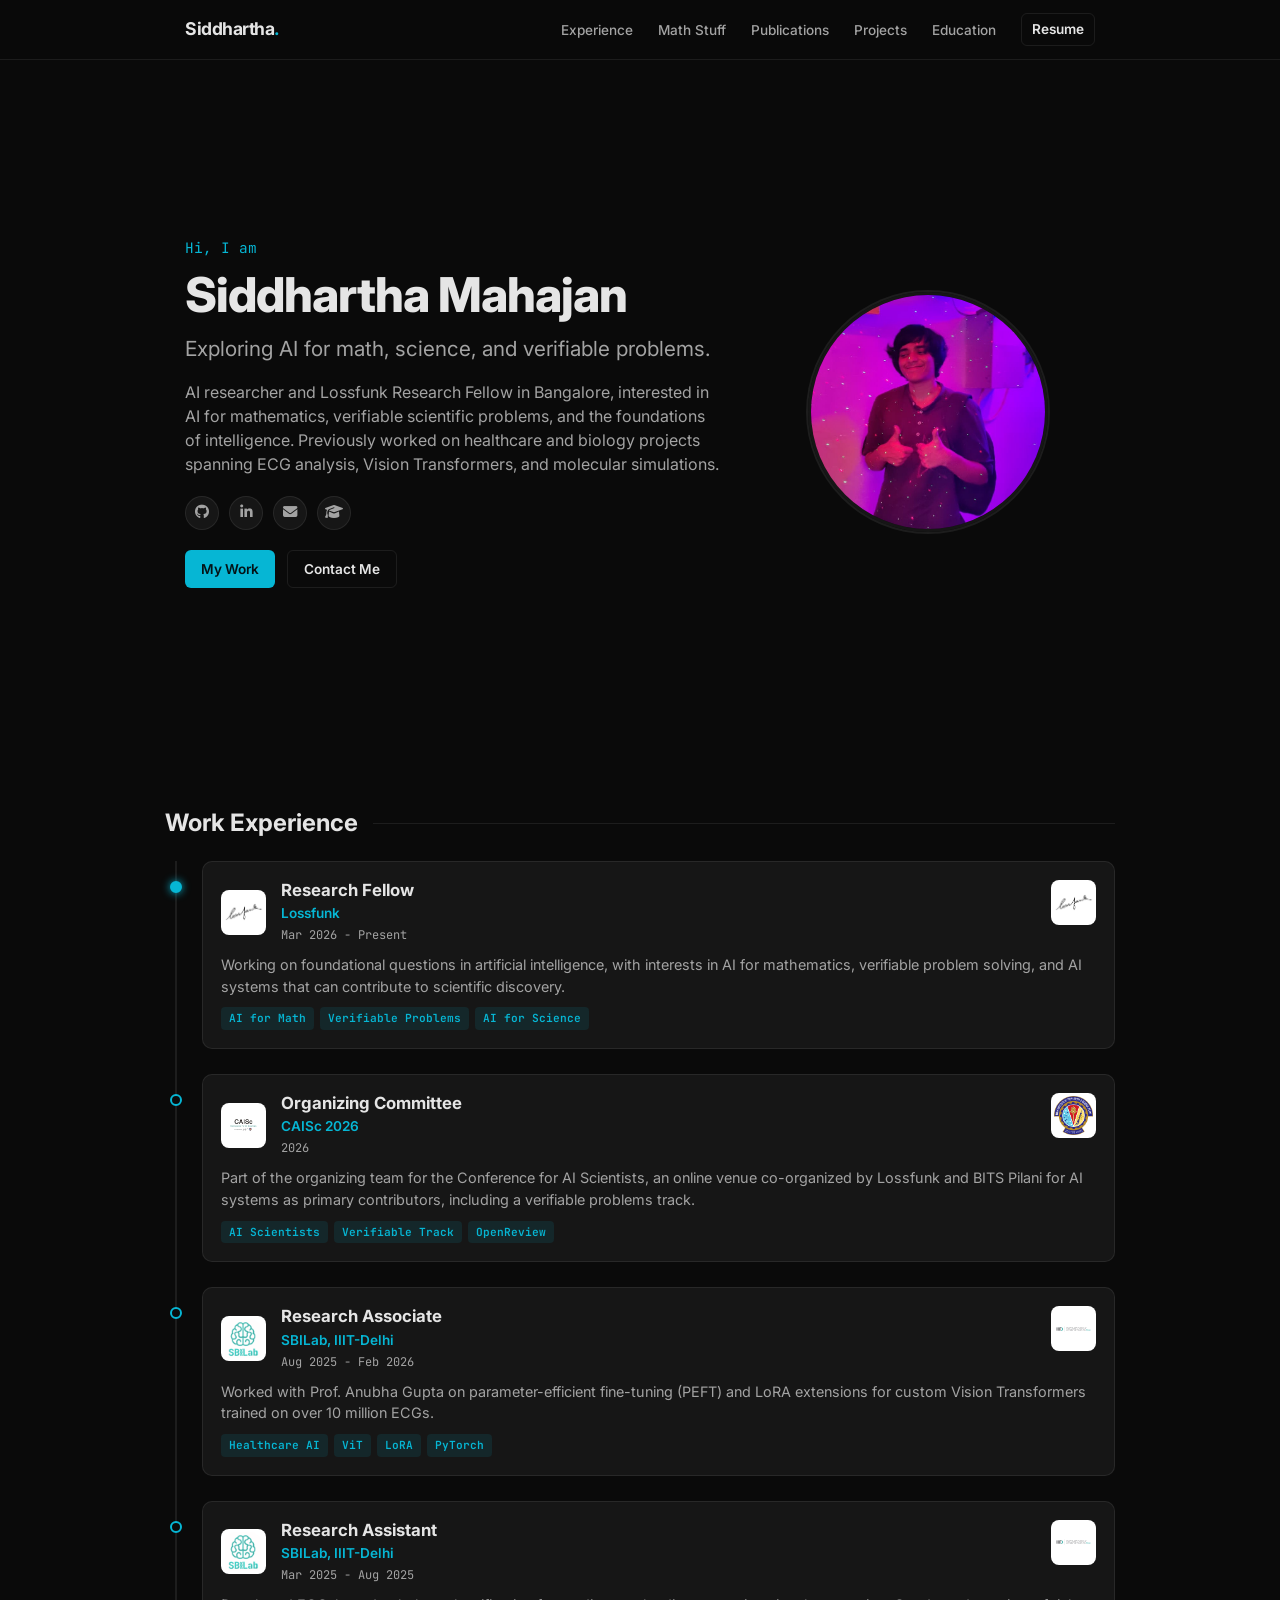
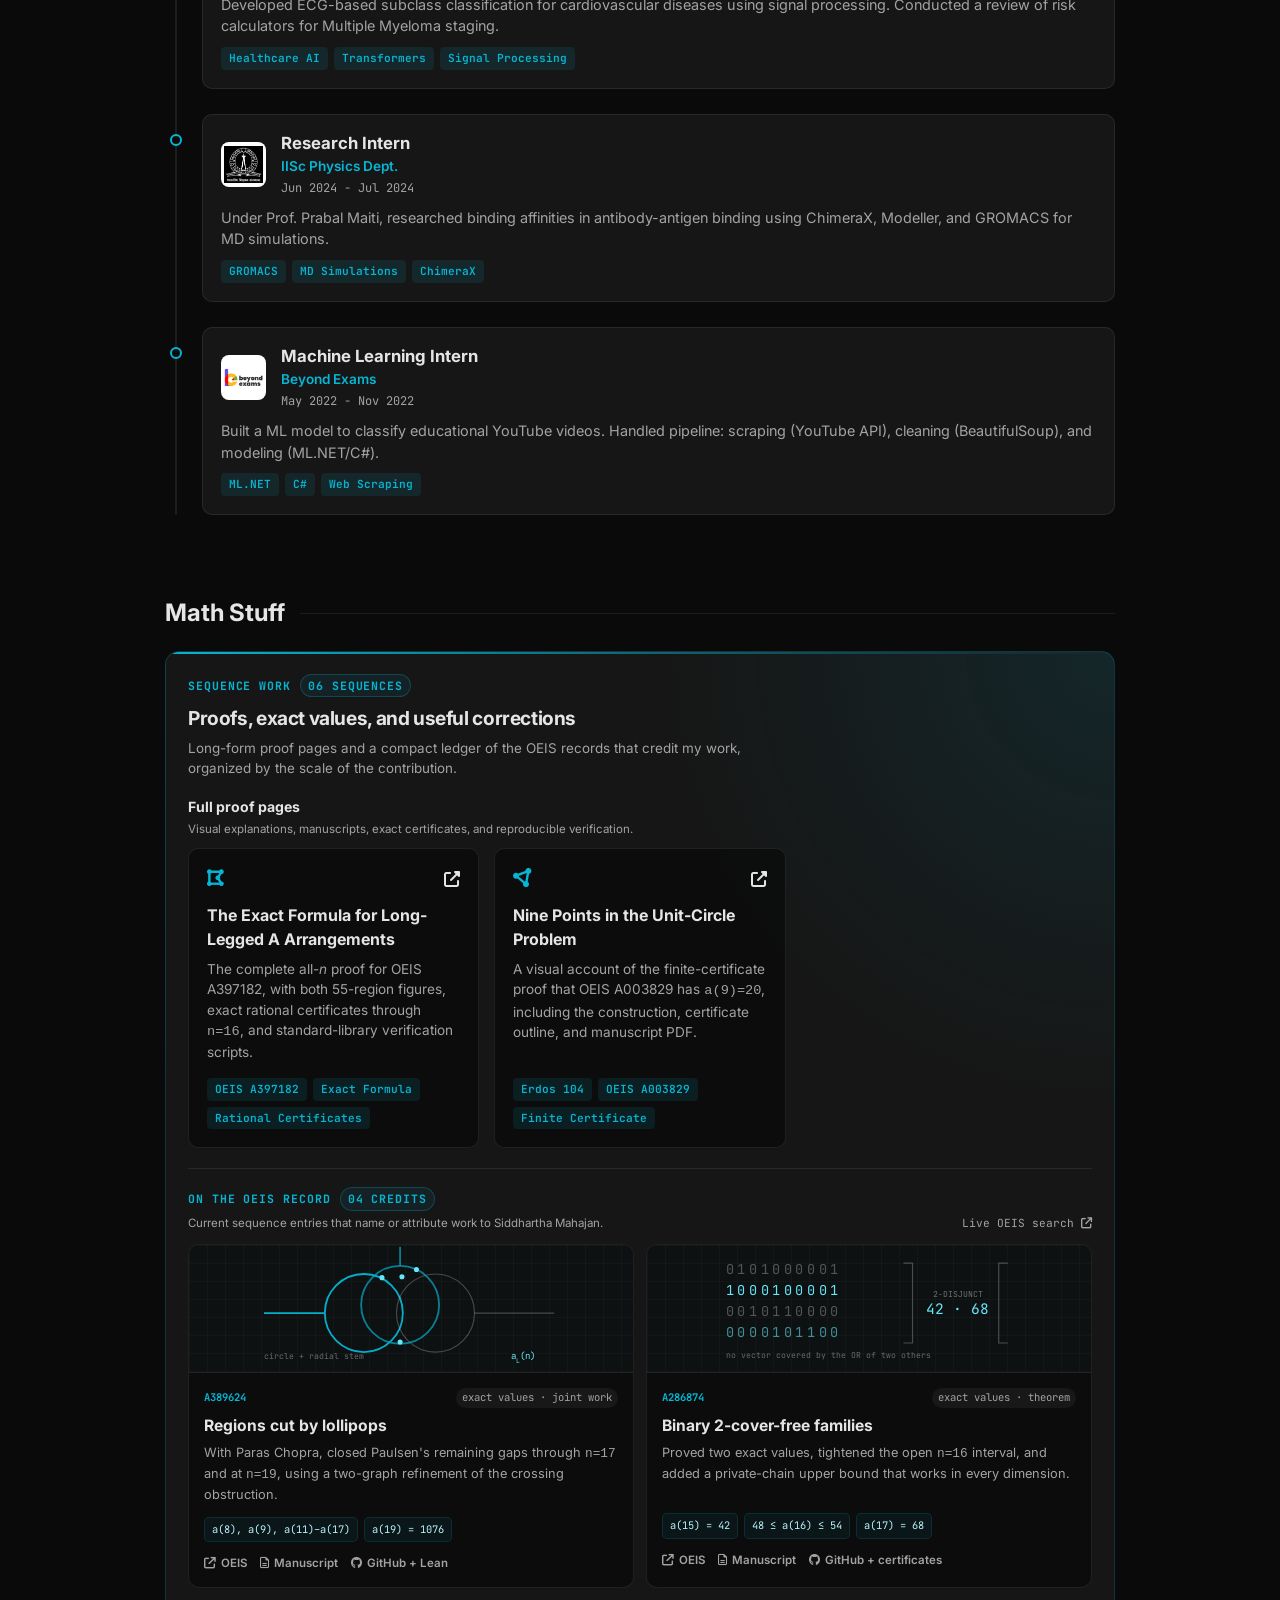
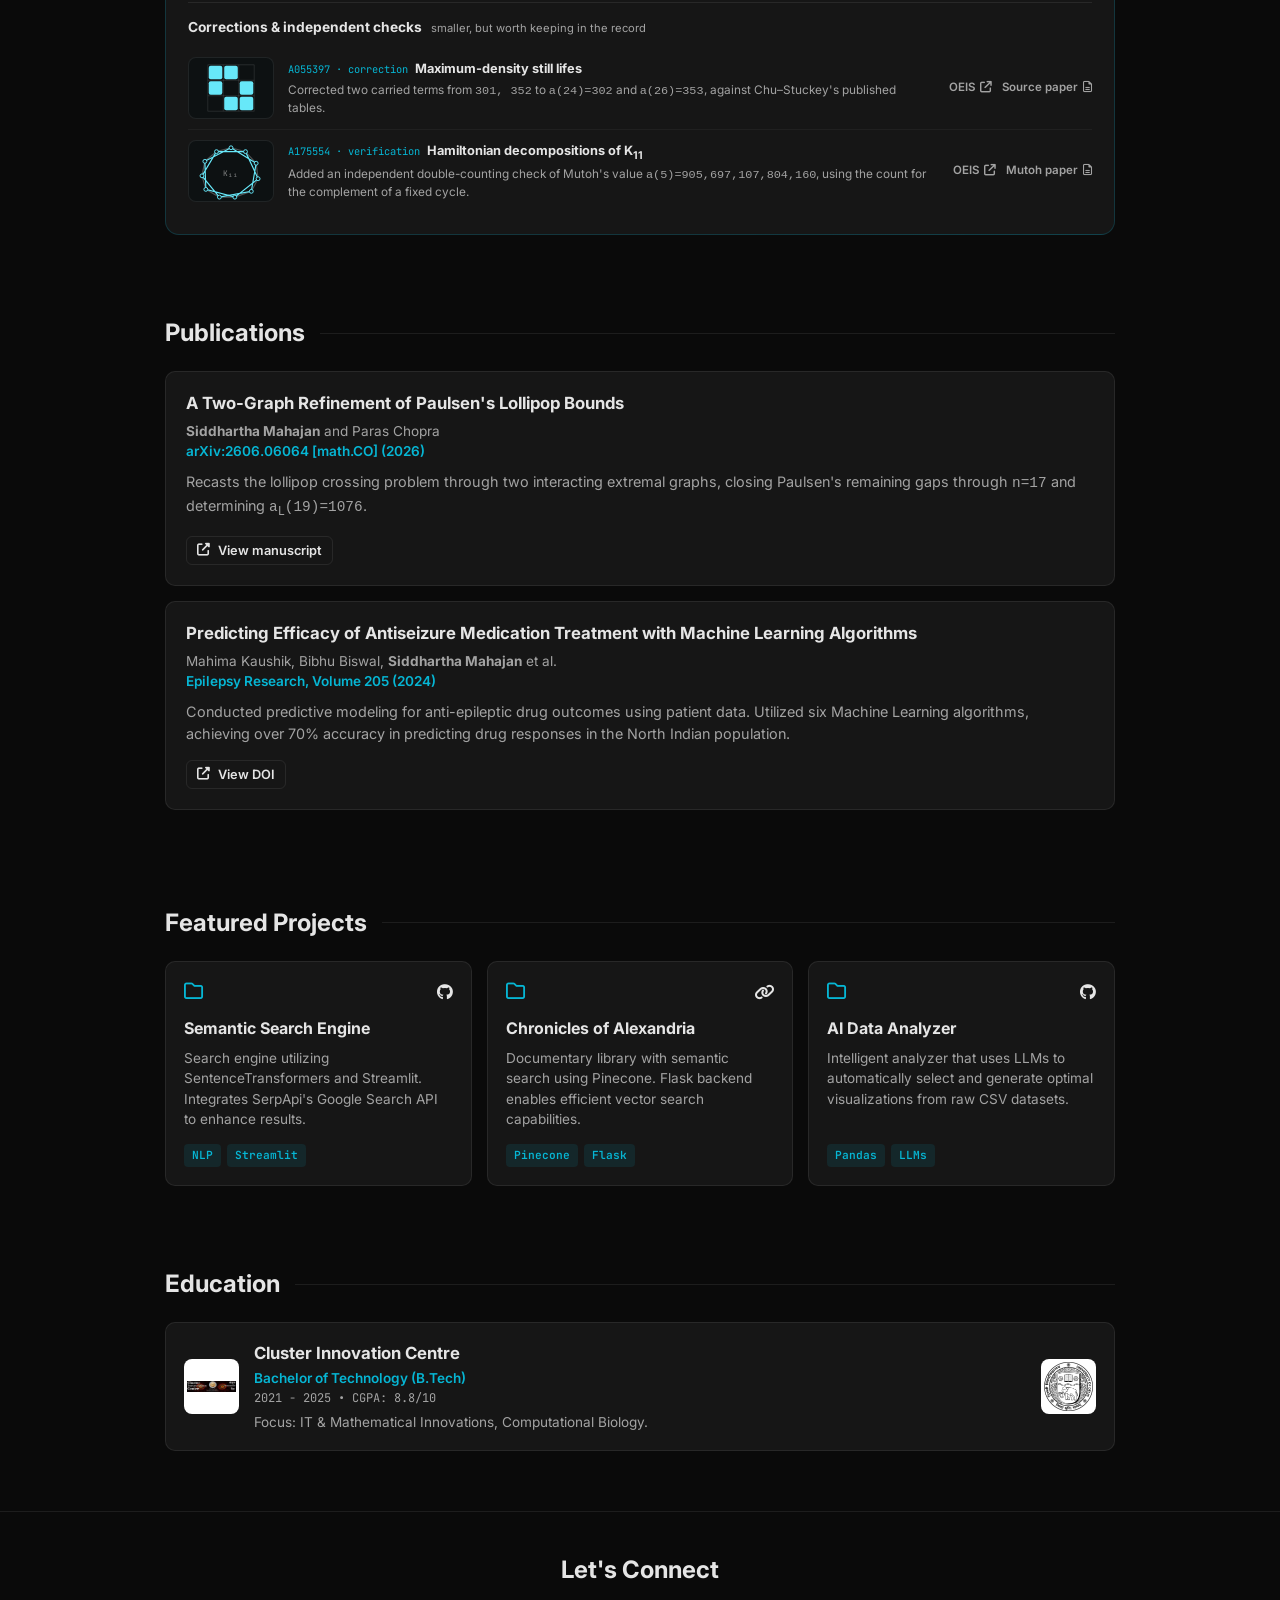
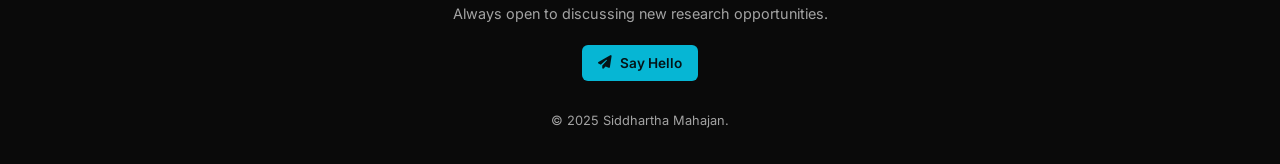
==== index.html @ c330f7b7 "Add OEIS work and lollipop publication" ====
<!DOCTYPE html>
<html lang="en">
<head>
    <meta charset="UTF-8">
    <meta name="viewport" content="width=device-width, initial-scale=1.0">
    <title>Siddhartha Mahajan | AI Researcher</title>
    <meta name="description" content="Siddhartha Mahajan, AI researcher working on AI for math, verifiable problems, healthcare, and biology.">
    
    <!-- Fonts -->
    <link rel="preconnect" href="https://fonts.googleapis.com">
    <link rel="preconnect" href="https://fonts.gstatic.com" crossorigin>
    <link href="https://fonts.googleapis.com/css2?family=Inter:wght@300;400;500;600;700&family=JetBrains+Mono:wght@400;700&display=swap" rel="stylesheet">
    
    <!-- Icons -->
    <link rel="stylesheet" href="https://cdnjs.cloudflare.com/ajax/libs/font-awesome/6.4.0/css/all.min.css">

    <style>
        /* --- CSS VARIABLES & RESET --- */
        :root {
            --bg-body: #0a0a0a;
            --bg-card: #161616;
            --bg-card-hover: #1e1e1e;
            --text-main: #e5e5e5;
            --text-muted: #a3a3a3;
            --accent: #06b6d4; /* Cyan */
            --border: rgba(255, 255, 255, 0.08);
            --font-main: 'Inter', sans-serif;
            --font-mono: 'JetBrains Mono', monospace;
            --nav-height: 60px;
            --section-spacing: 40px; /* Significantly reduced */
        }

        * { margin: 0; padding: 0; box-sizing: border-box; }
        html { scroll-behavior: smooth; }
        
        body {
            background-color: var(--bg-body);
            color: var(--text-main);
            font-family: var(--font-main);
            line-height: 1.5;
            overflow-x: hidden;
        }

        a { text-decoration: none; color: inherit; transition: 0.2s; }
        ul { list-style: none; }

        /* --- UTILITIES --- */
        .container {
            max-width: 950px;
            margin: 0 auto;
            padding: 0 20px;
        }
        
        .section { padding: var(--section-spacing) 0; }
        
        .btn {
            display: inline-flex;
            align-items: center;
            gap: 8px;
            padding: 8px 16px;
            border-radius: 6px;
            font-weight: 600;
            font-size: 0.85rem;
            cursor: pointer;
            transition: all 0.3s ease;
        }

        .btn-primary {
            background: var(--accent);
            color: #041316;
            border: none;
        }
        .btn-primary:hover { opacity: 0.9; transform: translateY(-2px); }

        .btn-outline {
            background: transparent;
            border: 1px solid var(--border);
            color: var(--text-main);
        }
        .btn-outline:hover { border-color: var(--accent); color: var(--accent); }

        .tag {
            background: rgba(6, 182, 212, 0.1);
            color: var(--accent);
            padding: 3px 8px;
            border-radius: 4px;
            font-family: var(--font-mono);
            font-size: 0.7rem;
            font-weight: 600;
            white-space: nowrap;
        }

        /* --- NAVIGATION --- */
        .navbar {
            position: fixed;
            top: 0; left: 0; width: 100%;
            height: var(--nav-height);
            background: rgba(10, 10, 10, 0.85);
            backdrop-filter: blur(12px);
            border-bottom: 1px solid var(--border);
            z-index: 1000;
            display: flex;
            align-items: center;
        }
        
        .nav-container {
            display: flex;
            justify-content: space-between;
            align-items: center;
            width: 100%;
            max-width: 950px;
            margin: 0 auto;
            padding: 0 20px;
        }

        .logo-text { font-weight: 700; font-size: 1.1rem; letter-spacing: -0.5px; }
        
        .nav-menu { display: flex; gap: 25px; align-items: center; }
        .nav-link { 
            font-size: 0.85rem; 
            color: var(--text-muted);
            font-weight: 500;
        }
        .nav-link:hover { color: var(--accent); }
        .mobile-toggle { display: none; font-size: 1.4rem; background: none; border: none; color: white; cursor: pointer; }

        /* --- HERO SECTION --- */
        .hero {
            min-height: 85vh;
            display: flex;
            align-items: center;
            padding-top: var(--nav-height);
            position: relative;
        }
        
        .hero-content {
            display: grid;
            grid-template-columns: 1.6fr 1fr;
            gap: 40px;
            align-items: center;
        }

        .hero-text h1 {
            font-size: 3rem;
            line-height: 1.1;
            margin-bottom: 12px;
            font-weight: 800;
            letter-spacing: -1px;
        }

        .hero-text p {
            font-size: 1rem;
            color: var(--text-muted);
            margin-bottom: 20px;
            max-width: 550px;
        }

        .social-links { display: flex; gap: 10px; margin-bottom: 20px; }
        .social-icon {
            width: 34px; height: 34px;
            border-radius: 50%;
            background: var(--bg-card);
            border: 1px solid var(--border);
            display: flex; align-items: center; justify-content: center;
            transition: 0.3s;
            color: var(--text-muted);
            font-size: 0.9rem;
        }
        .social-icon:hover { background: var(--accent); border-color: var(--accent); color: black; transform: translateY(-2px); }

        .avatar-wrapper {
            position: relative;
            display: flex;
            justify-content: center;
        }
        .avatar-img {
            width: 240px;
            height: 240px;
            border-radius: 50%;
            object-fit: cover;
            border: 3px solid var(--bg-card);
            box-shadow: 0 0 0 2px var(--border);
        }

        /* --- SECTION HEADERS --- */
        .section-title {
            font-size: 1.5rem;
            margin-bottom: 20px;
            display: flex;
            align-items: center;
            gap: 15px;
            color: var(--text-main);
        }
        .section-title::after {
            content: ''; flex: 1; height: 1px; background: var(--border);
        }

        /* --- TIMELINE --- */
        .timeline {
            border-left: 2px solid var(--border);
            padding-left: 25px;
            margin-left: 10px;
        }

        .timeline-item {
            position: relative;
            margin-bottom: 25px; /* Reduced margin */
        }
        .timeline-item:last-child { margin-bottom: 0; }

        .timeline-dot {
            position: absolute;
            left: -32px; top: 20px;
            width: 12px; height: 12px;
            border-radius: 50%;
            background: var(--bg-body);
            border: 2px solid var(--accent);
            z-index: 2;
        }
        .timeline-item.current .timeline-dot {
            background: var(--accent);
            box-shadow: 0 0 8px var(--accent);
        }

        .timeline-card {
            background: var(--bg-card);
            padding: 18px;
            border-radius: 10px;
            border: 1px solid var(--border);
            transition: 0.2s;
        }
        .timeline-card:hover {
            border-color: rgba(255,255,255,0.2);
            background: var(--bg-card-hover);
        }

        .role-header {
            display: flex;
            justify-content: space-between; /* Push items to edges */
            align-items: flex-start;
            margin-bottom: 10px;
        }

        .role-left {
            display: flex;
            gap: 15px;
            align-items: center;
        }

        .logo-box {
            width: 45px; height: 45px;
            background: white;
            border-radius: 8px;
            padding: 3px;
            display: flex; align-items: center; justify-content: center;
            flex-shrink: 0;
        }
        .logo-box img { max-width: 100%; max-height: 100%; object-fit: contain; }

        .role-title { font-size: 1.05rem; font-weight: 700; color: var(--text-main); line-height: 1.2; }
        .company-name { color: var(--accent); font-weight: 600; font-size: 0.85rem; }
        .company-name:hover { color: #67e8f9; text-decoration: underline; text-underline-offset: 3px; }
        .date { font-family: var(--font-mono); font-size: 0.75rem; color: var(--text-muted); display: block; margin-top: 2px;}

        .role-desc { font-size: 0.9rem; color: var(--text-muted); margin-bottom: 10px; line-height: 1.5; }
        .tech-stack { display: flex; flex-wrap: wrap; gap: 6px; }

        /* --- PUBLICATIONS --- */
        .pub-card {
            background: var(--bg-card);
            border: 1px solid var(--border);
            padding: 20px;
            border-radius: 10px;
            margin-bottom: 15px;
            transition: 0.2s;
        }
        .pub-card:hover { border-color: var(--accent); }
        .pub-title { font-size: 1.05rem; font-weight: 700; margin-bottom: 5px; line-height: 1.4; }
        .pub-meta { font-size: 0.85rem; color: var(--text-muted); margin-bottom: 10px; }
        .pub-journal { color: var(--accent); font-weight: 600; }

        /* --- PROJECTS GRID --- */
        .projects-grid {
            display: grid;
            grid-template-columns: repeat(auto-fill, minmax(280px, 1fr));
            gap: 15px;
        }

        .project-card {
            background: var(--bg-card);
            border: 1px solid var(--border);
            border-radius: 10px;
            padding: 18px;
            transition: 0.3s;
            display: flex;
            flex-direction: column;
            height: 100%;
        }
        .project-card:hover { transform: translateY(-4px); border-color: var(--accent); }

        .project-top { display: flex; justify-content: space-between; align-items: center; margin-bottom: 12px; }
        .folder-icon { font-size: 1.2rem; color: var(--accent); }
        
        .project-card h3 { font-size: 1rem; margin-bottom: 8px; }
        .project-card p { font-size: 0.85rem; color: var(--text-muted); margin-bottom: 15px; flex-grow: 1; }

        /* --- OEIS CONTRIBUTIONS --- */
        .oeis-ledger {
            position: relative;
            overflow: hidden;
            padding: 22px;
            border: 1px solid rgba(6, 182, 212, 0.2);
            border-radius: 14px;
            background:
                radial-gradient(circle at 100% 0%, rgba(6, 182, 212, 0.10), transparent 30%),
                var(--bg-card);
        }

        .oeis-ledger::before {
            content: '';
            position: absolute;
            top: 0;
            left: 0;
            width: 100%;
            height: 2px;
            background: linear-gradient(90deg, var(--accent), rgba(6, 182, 212, 0));
        }

        .oeis-ledger-header {
            display: flex;
            align-items: flex-start;
            justify-content: space-between;
            gap: 24px;
            margin-bottom: 18px;
        }

        .oeis-eyebrow {
            display: flex;
            align-items: center;
            gap: 9px;
            margin-bottom: 7px;
            color: var(--accent);
            font-family: var(--font-mono);
            font-size: 0.72rem;
            font-weight: 700;
            letter-spacing: 0.08em;
            text-transform: uppercase;
        }

        .oeis-count {
            padding: 2px 7px;
            border: 1px solid rgba(6, 182, 212, 0.25);
            border-radius: 999px;
            background: rgba(6, 182, 212, 0.08);
        }

        .oeis-ledger-header h3 {
            margin-bottom: 5px;
            font-size: 1.2rem;
            letter-spacing: -0.02em;
        }

        .oeis-ledger-header p {
            max-width: 610px;
            color: var(--text-muted);
            font-size: 0.84rem;
        }

        .oeis-proof-heading {
            margin-bottom: 10px;
        }

        .oeis-proof-heading h4,
        .oeis-records-header h4 {
            margin-bottom: 3px;
            font-size: 0.88rem;
        }

        .oeis-proof-heading p,
        .oeis-records-header p {
            color: var(--text-muted);
            font-size: 0.72rem;
        }

        .oeis-proof-grid { margin-bottom: 20px; }

        .oeis-proof-grid .project-card {
            background: rgba(7, 7, 7, 0.55);
        }

        .oeis-records-header {
            display: flex;
            align-items: flex-end;
            justify-content: space-between;
            gap: 20px;
            margin-bottom: 12px;
            padding-top: 18px;
            border-top: 1px solid var(--border);
        }

        .oeis-records-header .oeis-eyebrow { margin-bottom: 4px; }

        .oeis-search-link {
            flex-shrink: 0;
            color: var(--text-muted);
            font-family: var(--font-mono);
            font-size: 0.7rem;
            white-space: nowrap;
        }

        .oeis-search-link:hover { color: var(--accent); }

        .oeis-feature-grid {
            display: grid;
            grid-template-columns: repeat(2, minmax(0, 1fr));
            gap: 12px;
        }

        .oeis-feature-card {
            min-width: 0;
            overflow: hidden;
            border: 1px solid var(--border);
            border-radius: 11px;
            background: rgba(7, 7, 7, 0.55);
            transition: border-color 0.25s ease, transform 0.25s ease;
        }

        .oeis-feature-card:hover {
            border-color: rgba(6, 182, 212, 0.45);
            transform: translateY(-2px);
        }

        .oeis-figure {
            position: relative;
            display: flex;
            align-items: center;
            justify-content: center;
            height: 128px;
            overflow: hidden;
            border-bottom: 1px solid var(--border);
            background:
                linear-gradient(rgba(255, 255, 255, 0.025) 1px, transparent 1px),
                linear-gradient(90deg, rgba(255, 255, 255, 0.025) 1px, transparent 1px),
                #0d1112;
            background-size: 18px 18px;
        }

        .oeis-figure svg { width: 100%; height: 100%; }
        .oeis-figure .figure-line { fill: none; stroke: var(--accent); stroke-width: 2; }
        .oeis-figure .figure-soft { fill: none; stroke: rgba(229, 229, 229, 0.28); stroke-width: 1.3; }
        .oeis-figure .figure-accent { fill: #67e8f9; }
        .oeis-figure .figure-muted { fill: rgba(229, 229, 229, 0.4); }

        .oeis-card-body { padding: 15px; }

        .oeis-card-meta {
            display: flex;
            align-items: center;
            justify-content: space-between;
            gap: 10px;
            margin-bottom: 8px;
            color: var(--text-muted);
            font-family: var(--font-mono);
            font-size: 0.66rem;
        }

        .oeis-id { color: var(--accent); font-weight: 700; }

        .oeis-work-type {
            padding: 2px 6px;
            border-radius: 999px;
            background: rgba(255, 255, 255, 0.05);
        }

        .oeis-feature-card h4 {
            margin-bottom: 7px;
            font-size: 0.98rem;
            line-height: 1.3;
        }

        .oeis-feature-card p {
            min-height: 58px;
            margin-bottom: 12px;
            color: var(--text-muted);
            font-size: 0.8rem;
            line-height: 1.55;
        }

        .oeis-result {
            display: flex;
            flex-wrap: wrap;
            gap: 6px;
            margin-bottom: 13px;
        }

        .result-chip {
            padding: 4px 7px;
            border: 1px solid rgba(6, 182, 212, 0.16);
            border-radius: 5px;
            background: rgba(6, 182, 212, 0.06);
            color: #b9f4fb;
            font-family: var(--font-mono);
            font-size: 0.65rem;
        }

        .oeis-links { display: flex; flex-wrap: wrap; gap: 8px 13px; }

        .oeis-resource-link {
            display: inline-flex;
            align-items: center;
            gap: 5px;
            color: var(--text-muted);
            font-size: 0.72rem;
            font-weight: 600;
        }

        .oeis-resource-link:hover { color: var(--accent); }

        .oeis-notes {
            margin-top: 14px;
            padding-top: 14px;
            border-top: 1px solid var(--border);
        }

        .oeis-notes-title {
            display: flex;
            align-items: baseline;
            gap: 9px;
            margin-bottom: 9px;
        }

        .oeis-notes-title h4 { font-size: 0.86rem; }
        .oeis-notes-title span { color: var(--text-muted); font-size: 0.7rem; }

        .oeis-note-row {
            display: grid;
            grid-template-columns: 86px minmax(0, 1fr) auto;
            gap: 14px;
            align-items: center;
            padding: 10px 0;
            border-top: 1px solid rgba(255, 255, 255, 0.045);
        }

        .oeis-note-row:first-of-type { border-top: 0; }

        .oeis-mini-figure {
            display: flex;
            align-items: center;
            justify-content: center;
            width: 86px;
            height: 62px;
            border: 1px solid var(--border);
            border-radius: 8px;
            background: #0d1112;
        }

        .oeis-mini-figure svg { width: 100%; height: 100%; }

        .oeis-note-copy { min-width: 0; }

        .oeis-note-heading {
            display: flex;
            flex-wrap: wrap;
            align-items: baseline;
            gap: 7px;
            margin-bottom: 3px;
        }

        .oeis-note-heading h5 { font-size: 0.8rem; }
        .oeis-note-heading span { color: var(--accent); font-family: var(--font-mono); font-size: 0.65rem; }
        .oeis-note-copy p { color: var(--text-muted); font-size: 0.74rem; line-height: 1.45; }
        .oeis-note-links { display: flex; gap: 10px; }

        /* --- EDUCATION --- */
        .edu-item {
            display: flex;
            align-items: center;
            gap: 15px;
            background: var(--bg-card);
            border: 1px solid var(--border);
            padding: 18px;
            border-radius: 10px;
        }
        .edu-details h3 { font-size: 1.05rem; margin-bottom: 2px; }
        .edu-details .degree { color: var(--accent); font-weight: 600; font-size: 0.85rem; }
        .edu-details .year { font-family: var(--font-mono); font-size: 0.75rem; color: var(--text-muted); }

        /* --- MOBILE --- */
        @media (max-width: 768px) {
            .nav-menu {
                position: fixed; top: var(--nav-height); left: 0; width: 100%;
                background: var(--bg-card); flex-direction: column; padding: 30px;
                border-bottom: 1px solid var(--border);
                transform: translateY(-150%); transition: 0.3s; z-index: 999;
            }
            .nav-menu.active { transform: translateY(0); }
            .mobile-toggle { display: block; }
            
            .hero-content { grid-template-columns: 1fr; text-align: center; gap: 20px; }
            .hero-text h1 { font-size: 2.4rem; }
            .hero-actions { justify-content: center; }
            .avatar-wrapper { order: -1; }
            .avatar-img { width: 160px; height: 160px; }

            .role-header { flex-direction: row; justify-content: space-between; }
            /* Hide right logo on very small screens if needed, or keep it small */
            .logo-box { width: 40px; height: 40px; }

            .oeis-ledger { padding: 17px; }
            .oeis-ledger-header { flex-direction: column; gap: 8px; }
            .oeis-records-header { align-items: flex-start; flex-direction: column; gap: 7px; }
            .oeis-feature-grid { grid-template-columns: 1fr; }
            .oeis-feature-card p { min-height: 0; }
            .oeis-note-row { grid-template-columns: 70px minmax(0, 1fr); gap: 10px; }
            .oeis-mini-figure { width: 70px; height: 58px; }
            .oeis-note-links { grid-column: 2; }
        }

        .fade-in { opacity: 0; transform: translateY(15px); transition: 0.5s ease-out; }
        .fade-in.visible { opacity: 1; transform: translateY(0); }
    </style>
</head>
<body>

    <!-- Navbar -->
    <nav class="navbar">
        <div class="nav-container">
            <a href="#" class="logo-text">Siddhartha<span style="color:var(--accent)">.</span></a>
            <button class="mobile-toggle" id="mobileToggle"><i class="fas fa-bars"></i></button>
            <ul class="nav-menu" id="navMenu">
                <li><a href="#experience" class="nav-link">Experience</a></li>
                <li><a href="#math-stuff" class="nav-link">Math Stuff</a></li>
                <li><a href="#publications" class="nav-link">Publications</a></li>
                <li><a href="#projects" class="nav-link">Projects</a></li>
                <li><a href="#education" class="nav-link">Education</a></li>
                <li><a href="Siddhartha_Mahajan_August.pdf" target="_blank" class="btn btn-outline" style="padding: 5px 10px;">Resume</a></li>
            </ul>
        </div>
    </nav>

    <!-- Hero Section -->
    <section class="hero container">
        <div class="hero-content fade-in">
            <div class="hero-text">
                <p style="color: var(--accent); font-family: var(--font-mono); margin-bottom: 10px; font-size: 0.9rem;">Hi, I am</p>
                <h1>Siddhartha Mahajan</h1>
                <h2 style="font-size: 1.3rem; color: var(--text-muted); margin-bottom: 15px; font-weight: 400;">Exploring AI for math, science, and verifiable problems.</h2>
                <p>
                    AI researcher and Lossfunk Research Fellow in Bangalore, interested in AI for mathematics,
                    verifiable scientific problems, and the foundations of intelligence. Previously worked on
                    healthcare and biology projects spanning ECG analysis, Vision Transformers, and molecular simulations.
                </p>
                
                <div class="social-links">
                    <a href="https://github.com/Siddhartha-Mahajan" target="_blank" class="social-icon"><i class="fab fa-github"></i></a>
                    <a href="https://www.linkedin.com/in/siddharthamahajan03" target="_blank" class="social-icon"><i class="fab fa-linkedin-in"></i></a>
                    <a href="mailto:siddharthamahajan03@gmail.com" class="social-icon"><i class="fas fa-envelope"></i></a>
                    <a href="https://scholar.google.com/citations?user=G7iQK4sAAAAJ&hl=en" target="_blank" class="social-icon"><i class="fas fa-graduation-cap"></i></a>
                </div>

                <div class="hero-actions" style="display: flex; gap: 12px;">
                    <a href="#experience" class="btn btn-primary">My Work</a>
                    <a href="mailto:siddharthamahajan03@gmail.com" class="btn btn-outline">Contact Me</a>
                </div>
            </div>
            
            <div class="avatar-wrapper">
                <img src="main.jpg" alt="Siddhartha Mahajan" class="avatar-img">
            </div>
        </div>
    </section>

    <!-- Experience Section -->
    <section id="experience" class="section container">
        <h2 class="section-title fade-in">Work Experience</h2>
        
        <div class="timeline">
            <!-- Experience 1 -->
            <div class="timeline-item current fade-in">
                <div class="timeline-dot"></div>
                <div class="timeline-card">
                    <div class="role-header">
                        <!-- Left: Logo + Text -->
                        <div class="role-left">
                            <div class="logo-box">
                                <img src="assets/logos/lossfunk-logo.jpg" alt="Lossfunk">
                            </div>
                            <div class="role-info">
                                <div class="role-title">Research Fellow</div>
                                <a class="company-name" href="https://lossfunk.com/" target="_blank" rel="noopener noreferrer">Lossfunk</a>
                                <span class="date">Mar 2026 - Present</span>
                            </div>
                        </div>
                        <div class="logo-box">
                            <img src="assets/logos/lossfunk-logo.jpg" alt="Lossfunk">
                        </div>
                    </div>
                    <p class="role-desc">
                        Working on foundational questions in artificial intelligence, with interests in AI for mathematics,
                        verifiable problem solving, and AI systems that can contribute to scientific discovery.
                    </p>
                    <div class="tech-stack">
                        <span class="tag">AI for Math</span>
                        <span class="tag">Verifiable Problems</span>
                        <span class="tag">AI for Science</span>
                    </div>
                </div>
            </div>

            <!-- Experience 2 -->
            <div class="timeline-item fade-in">
                <div class="timeline-dot"></div>
                <div class="timeline-card">
                    <div class="role-header">
                        <div class="role-left">
                            <div class="logo-box">
                                <img src="assets/logos/ogimage_conf_website-2.png" alt="CAISc 2026">
                            </div>
                            <div class="role-info">
                                <div class="role-title">Organizing Committee</div>
                                <a class="company-name" href="https://caisc2026.github.io/" target="_blank" rel="noopener noreferrer">CAISc 2026</a>
                                <span class="date">2026</span>
                            </div>
                        </div>
                        <div class="logo-box">
                            <img src="assets/logos/BITS_Pilani-Logo.svg.png" alt="BITS Pilani">
                        </div>
                    </div>
                    <p class="role-desc">
                        Part of the organizing team for the Conference for AI Scientists, an online venue co-organized
                        by Lossfunk and BITS Pilani for AI systems as primary contributors, including a verifiable
                        problems track.
                    </p>
                    <div class="tech-stack">
                        <span class="tag">AI Scientists</span>
                        <span class="tag">Verifiable Track</span>
                        <span class="tag">OpenReview</span>
                    </div>
                </div>
            </div>

            <!-- Experience 3 -->
            <div class="timeline-item fade-in">
                <div class="timeline-dot"></div>
                <div class="timeline-card">
                    <div class="role-header">
                        <div class="role-left">
                            <div class="logo-box">
                                <img src="sbi_lab.png" alt="SBILab">
                            </div>
                            <div class="role-info">
                                <div class="role-title">Research Associate</div>
                                <a class="company-name" href="https://sbilab.iiitd.edu.in/" target="_blank" rel="noopener noreferrer">SBILab, IIIT-Delhi</a>
                                <span class="date">Aug 2025 - Feb 2026</span>
                            </div>
                        </div>
                        <div class="logo-box">
                            <img src="iiitd.png" alt="IIITD">
                        </div>
                    </div>
                    <p class="role-desc">
                        Worked with Prof. Anubha Gupta on parameter-efficient fine-tuning (PEFT) and LoRA extensions for custom Vision Transformers trained on over 10 million ECGs.
                    </p>
                    <div class="tech-stack">
                        <span class="tag">Healthcare AI</span>
                        <span class="tag">ViT</span>
                        <span class="tag">LoRA</span>
                        <span class="tag">PyTorch</span>
                    </div>
                </div>
            </div>

            <!-- Experience 4 -->
            <div class="timeline-item fade-in">
                <div class="timeline-dot"></div>
                <div class="timeline-card">
                    <div class="role-header">
                        <div class="role-left">
                            <div class="logo-box">
                                <img src="sbi_lab.png" alt="SBILab">
                            </div>
                            <div class="role-info">
                                <div class="role-title">Research Assistant</div>
                                <a class="company-name" href="https://sbilab.iiitd.edu.in/" target="_blank" rel="noopener noreferrer">SBILab, IIIT-Delhi</a>
                                <span class="date">Mar 2025 - Aug 2025</span>
                            </div>
                        </div>
                        <div class="logo-box">
                            <img src="iiitd.png" alt="IIITD">
                        </div>
                    </div>
                    <p class="role-desc">
                        Developed ECG-based subclass classification for cardiovascular diseases using signal processing. Conducted a review of risk calculators for Multiple Myeloma staging.
                    </p>
                    <div class="tech-stack">
                        <span class="tag">Healthcare AI</span>
                        <span class="tag">Transformers</span>
                        <span class="tag">Signal Processing</span>
                    </div>
                </div>
            </div>

            <!-- Experience 5 -->
            <div class="timeline-item fade-in">
                <div class="timeline-dot"></div>
                <div class="timeline-card">
                    <div class="role-header">
                        <div class="role-left">
                            <div class="logo-box">
                                <img src="iisc.png" alt="IISc">
                            </div>
                            <div class="role-info">
                                <div class="role-title">Research Intern</div>
                                <a class="company-name" href="https://physics.iisc.ac.in/" target="_blank" rel="noopener noreferrer">IISc Physics Dept.</a>
                                <span class="date">Jun 2024 - Jul 2024</span>
                            </div>
                        </div>
                    </div>
                    <p class="role-desc">
                        Under Prof. Prabal Maiti, researched binding affinities in antibody-antigen binding using ChimeraX, Modeller, and GROMACS for MD simulations.
                    </p>
                    <div class="tech-stack">
                        <span class="tag">GROMACS</span>
                        <span class="tag">MD Simulations</span>
                        <span class="tag">ChimeraX</span>
                    </div>
                </div>
            </div>

            <!-- Experience 6 -->
            <div class="timeline-item fade-in">
                <div class="timeline-dot"></div>
                <div class="timeline-card">
                    <div class="role-header">
                        <div class="role-left">
                            <div class="logo-box">
                                <img src="beyond-exams.webp" alt="Beyond Exams">
                            </div>
                            <div class="role-info">
                                <div class="role-title">Machine Learning Intern</div>
                                <a class="company-name" href="https://beyondexams.org/" target="_blank" rel="noopener noreferrer">Beyond Exams</a>
                                <span class="date">May 2022 - Nov 2022</span>
                            </div>
                        </div>
                    </div>
                    <p class="role-desc">
                        Built a ML model to classify educational YouTube videos. Handled pipeline: scraping (YouTube API), cleaning (BeautifulSoup), and modeling (ML.NET/C#).
                    </p>
                    <div class="tech-stack">
                        <span class="tag">ML.NET</span>
                        <span class="tag">C#</span>
                        <span class="tag">Web Scraping</span>
                    </div>
                </div>
            </div>
        </div>
    </section>

    <!-- Math Stuff Section -->
    <section id="math-stuff" class="section container">
        <h2 class="section-title fade-in">Math Stuff</h2>

        <div class="oeis-ledger fade-in">
            <div class="oeis-ledger-header">
                <div>
                    <div class="oeis-eyebrow">
                        <span>Sequence work</span>
                        <span class="oeis-count">06 sequences</span>
                    </div>
                    <h3>Proofs, exact values, and useful corrections</h3>
                    <p>Long-form proof pages and a compact ledger of the OEIS records that credit my work, organized by the scale of the contribution.</p>
                </div>
            </div>

            <div class="oeis-proof-heading">
                <h4>Full proof pages</h4>
                <p>Visual explanations, manuscripts, exact certificates, and reproducible verification.</p>
            </div>

            <div class="projects-grid oeis-proof-grid">
                <a href="math/a397182-long-legged-a/" class="project-card" aria-label="Open the exact long-legged A proof">
                    <div class="project-top">
                        <i class="fas fa-draw-polygon folder-icon"></i>
                        <div class="project-links">
                            <i class="fas fa-external-link-alt" aria-hidden="true"></i>
                        </div>
                    </div>
                    <h3>The Exact Formula for Long-Legged A Arrangements</h3>
                    <p>The complete all-<em>n</em> proof for OEIS A397182, with both 55-region figures, exact rational certificates through <code>n=16</code>, and standard-library verification scripts.</p>
                    <div class="tech-stack">
                        <span class="tag">OEIS A397182</span>
                        <span class="tag">Exact Formula</span>
                        <span class="tag">Rational Certificates</span>
                    </div>
                </a>

                <a href="math/a003829-unit-circles/" class="project-card" aria-label="Open the unit-circle visualisation">
                    <div class="project-top">
                        <i class="fas fa-circle-nodes folder-icon"></i>
                        <div class="project-links">
                            <i class="fas fa-external-link-alt" aria-hidden="true"></i>
                        </div>
                    </div>
                    <h3>Nine Points in the Unit-Circle Problem</h3>
                    <p>A visual account of the finite-certificate proof that OEIS A003829 has <code>a(9)=20</code>, including the construction, certificate outline, and manuscript PDF.</p>
                    <div class="tech-stack">
                        <span class="tag">Erdos 104</span>
                        <span class="tag">OEIS A003829</span>
                        <span class="tag">Finite Certificate</span>
                    </div>
                </a>
            </div>

            <div class="oeis-records-header">
                <div>
                    <div class="oeis-eyebrow">
                        <span>On the OEIS record</span>
                        <span class="oeis-count">04 credits</span>
                    </div>
                    <p>Current sequence entries that name or attribute work to Siddhartha Mahajan.</p>
                </div>
                <a class="oeis-search-link" href="https://oeis.org/search?q=%22Siddhartha+Mahajan%22" target="_blank" rel="noopener noreferrer">
                    Live OEIS search <i class="fas fa-arrow-up-right-from-square" aria-hidden="true"></i>
                </a>
            </div>

            <div class="oeis-feature-grid">
                <article class="oeis-feature-card">
                    <figure class="oeis-figure" aria-label="Three overlapping lollipop shapes, each made from a circle and a radial stem">
                        <svg viewBox="0 0 360 140" role="img" aria-hidden="true">
                            <g opacity="0.95">
                                <circle cx="128" cy="75" r="43" class="figure-line"/>
                                <path d="M85 75H18" class="figure-line"/>
                                <circle cx="207" cy="75" r="43" class="figure-soft"/>
                                <path d="M250 75H338" class="figure-soft"/>
                                <circle cx="168" cy="66" r="43" class="figure-line" opacity="0.7"/>
                                <path d="M168 23V2" class="figure-line" opacity="0.7"/>
                            </g>
                            <g class="figure-accent">
                                <circle cx="148" cy="36" r="2.8"/>
                                <circle cx="186" cy="27" r="2.8"/>
                                <circle cx="168" cy="107" r="2.8"/>
                                <circle cx="170" cy="35" r="2.8"/>
                            </g>
                            <text x="18" y="126" fill="rgba(229,229,229,.42)" font-family="JetBrains Mono, monospace" font-size="9">circle + radial stem</text>
                            <text x="290" y="126" fill="#67e8f9" font-family="JetBrains Mono, monospace" font-size="10">a<tspan baseline-shift="sub" font-size="7">L</tspan>(n)</text>
                        </svg>
                    </figure>
                    <div class="oeis-card-body">
                        <div class="oeis-card-meta">
                            <span class="oeis-id">A389624</span>
                            <span class="oeis-work-type">exact values · joint work</span>
                        </div>
                        <h4>Regions cut by lollipops</h4>
                        <p>With Paras Chopra, closed Paulsen's remaining gaps through <code>n=17</code> and at <code>n=19</code>, using a two-graph refinement of the crossing obstruction.</p>
                        <div class="oeis-result" aria-label="Selected results">
                            <span class="result-chip">a(8), a(9), a(11)–a(17)</span>
                            <span class="result-chip">a(19) = 1076</span>
                        </div>
                        <div class="oeis-links">
                            <a class="oeis-resource-link" href="https://oeis.org/A389624" target="_blank" rel="noopener noreferrer"><i class="fas fa-arrow-up-right-from-square" aria-hidden="true"></i> OEIS</a>
                            <a class="oeis-resource-link" href="https://arxiv.org/abs/2606.06064" target="_blank" rel="noopener noreferrer"><i class="far fa-file-lines" aria-hidden="true"></i> Manuscript</a>
                            <a class="oeis-resource-link" href="https://github.com/Siddhartha-Mahajan/lollipop-problem-formalization" target="_blank" rel="noopener noreferrer"><i class="fab fa-github" aria-hidden="true"></i> GitHub + Lean</a>
                        </div>
                    </div>
                </article>

                <article class="oeis-feature-card">
                    <figure class="oeis-figure" aria-label="Rows of binary vectors forming a disjunct matrix">
                        <svg viewBox="0 0 360 140" role="img" aria-hidden="true">
                            <g font-family="JetBrains Mono, monospace" font-size="15" letter-spacing="4">
                                <text x="22" y="32" fill="rgba(229,229,229,.33)">0101000001</text>
                                <text x="22" y="55" fill="#67e8f9">1000100001</text>
                                <text x="22" y="78" fill="rgba(229,229,229,.33)">0010110000</text>
                                <text x="22" y="101" fill="rgba(103,232,249,.58)">0000101100</text>
                            </g>
                            <path d="M218 20h10v88h-10M333 20h-10v88h10" class="figure-soft"/>
                            <text x="278" y="57" text-anchor="middle" fill="rgba(229,229,229,.45)" font-family="JetBrains Mono, monospace" font-size="9">2-DISJUNCT</text>
                            <text x="278" y="76" text-anchor="middle" fill="#67e8f9" font-family="JetBrains Mono, monospace" font-size="16">42 · 68</text>
                            <text x="22" y="125" fill="rgba(229,229,229,.42)" font-family="JetBrains Mono, monospace" font-size="9">no vector covered by the OR of two others</text>
                        </svg>
                    </figure>
                    <div class="oeis-card-body">
                        <div class="oeis-card-meta">
                            <span class="oeis-id">A286874</span>
                            <span class="oeis-work-type">exact values · theorem</span>
                        </div>
                        <h4>Binary 2-cover-free families</h4>
                        <p>Proved two exact values, tightened the open <code>n=16</code> interval, and added a private-chain upper bound that works in every dimension.</p>
                        <div class="oeis-result" aria-label="Selected results">
                            <span class="result-chip">a(15) = 42</span>
                            <span class="result-chip">48 ≤ a(16) ≤ 54</span>
                            <span class="result-chip">a(17) = 68</span>
                        </div>
                        <div class="oeis-links">
                            <a class="oeis-resource-link" href="https://oeis.org/A286874" target="_blank" rel="noopener noreferrer"><i class="fas fa-arrow-up-right-from-square" aria-hidden="true"></i> OEIS</a>
                            <a class="oeis-resource-link" href="https://oeis.org/A286874/a286874_1.pdf" target="_blank" rel="noopener noreferrer"><i class="far fa-file-lines" aria-hidden="true"></i> Manuscript</a>
                            <a class="oeis-resource-link" href="https://github.com/Siddhartha-Mahajan/a286874-cover-free-families" target="_blank" rel="noopener noreferrer"><i class="fab fa-github" aria-hidden="true"></i> GitHub + certificates</a>
                        </div>
                    </div>
                </article>
            </div>

            <div class="oeis-notes">
                <div class="oeis-notes-title">
                    <h4>Corrections &amp; independent checks</h4>
                    <span>smaller, but worth keeping in the record</span>
                </div>

                <article class="oeis-note-row">
                    <figure class="oeis-mini-figure" aria-label="A small stable configuration in Conway's Game of Life">
                        <svg viewBox="0 0 86 62" role="img" aria-hidden="true">
                            <g stroke="rgba(229,229,229,.12)" stroke-width="1">
                                <path d="M19 7V55M35 7V55M51 7V55M67 7V55M19 7H67M19 23H67M19 39H67M19 55H67" fill="none"/>
                            </g>
                            <g fill="#67e8f9">
                                <rect x="20" y="8" width="14" height="14" rx="2"/><rect x="36" y="8" width="14" height="14" rx="2"/>
                                <rect x="20" y="24" width="14" height="14" rx="2"/><rect x="52" y="24" width="14" height="14" rx="2"/>
                                <rect x="36" y="40" width="14" height="14" rx="2"/><rect x="52" y="40" width="14" height="14" rx="2"/>
                            </g>
                        </svg>
                    </figure>
                    <div class="oeis-note-copy">
                        <div class="oeis-note-heading">
                            <span>A055397 · correction</span>
                            <h5>Maximum-density still lifes</h5>
                        </div>
                        <p>Corrected two carried terms from <code>301, 352</code> to <code>a(24)=302</code> and <code>a(26)=353</code>, against Chu–Stuckey's published tables.</p>
                    </div>
                    <div class="oeis-note-links">
                        <a class="oeis-resource-link" href="https://oeis.org/A055397" target="_blank" rel="noopener noreferrer">OEIS <i class="fas fa-arrow-up-right-from-square" aria-hidden="true"></i></a>
                        <a class="oeis-resource-link" href="https://doi.org/10.1016/j.artint.2012.02.001" target="_blank" rel="noopener noreferrer">Source paper <i class="far fa-file-lines" aria-hidden="true"></i></a>
                    </div>
                </article>

                <article class="oeis-note-row">
                    <figure class="oeis-mini-figure" aria-label="Two Hamiltonian cycles on eleven vertices">
                        <svg viewBox="0 0 86 62" role="img" aria-hidden="true">
                            <polyline points="43,7 58,11 69,23 71,39 64,52 47,58 31,58 17,50 13,36 16,21 28,11 43,7" fill="none" stroke="rgba(229,229,229,.30)" stroke-width="1.2"/>
                            <polyline points="43,7 69,23 64,52 31,58 13,36 28,11 58,11 71,39 47,58 17,50 16,21 43,7" fill="none" stroke="#67e8f9" stroke-width="1.2"/>
                            <g fill="#0d1112" stroke="#67e8f9" stroke-width="1">
                                <circle cx="43" cy="7" r="2"/><circle cx="58" cy="11" r="2"/><circle cx="69" cy="23" r="2"/>
                                <circle cx="71" cy="39" r="2"/><circle cx="64" cy="52" r="2"/><circle cx="47" cy="58" r="2"/>
                                <circle cx="31" cy="58" r="2"/><circle cx="17" cy="50" r="2"/><circle cx="13" cy="36" r="2"/>
                                <circle cx="16" cy="21" r="2"/><circle cx="28" cy="11" r="2"/>
                            </g>
                            <text x="43" y="36" text-anchor="middle" fill="rgba(229,229,229,.55)" font-family="JetBrains Mono, monospace" font-size="8">K₁₁</text>
                        </svg>
                    </figure>
                    <div class="oeis-note-copy">
                        <div class="oeis-note-heading">
                            <span>A175554 · verification</span>
                            <h5>Hamiltonian decompositions of K<sub>11</sub></h5>
                        </div>
                        <p>Added an independent double-counting check of Mutoh's value <code>a(5)=905,697,107,804,160</code>, using the count for the complement of a fixed cycle.</p>
                    </div>
                    <div class="oeis-note-links">
                        <a class="oeis-resource-link" href="https://oeis.org/A175554" target="_blank" rel="noopener noreferrer">OEIS <i class="fas fa-arrow-up-right-from-square" aria-hidden="true"></i></a>
                        <a class="oeis-resource-link" href="https://doi.org/10.1002/jcd.70017" target="_blank" rel="noopener noreferrer">Mutoh paper <i class="far fa-file-lines" aria-hidden="true"></i></a>
                    </div>
                </article>
            </div>
        </div>
    </section>

    <!-- Publications Section -->
    <section id="publications" class="section container">
        <h2 class="section-title fade-in">Publications</h2>

        <div class="pub-card fade-in">
            <h3 class="pub-title">A Two-Graph Refinement of Paulsen's Lollipop Bounds</h3>
            <p class="pub-meta">
                <strong>Siddhartha Mahajan</strong> and Paras Chopra<br>
                <span class="pub-journal">arXiv:2606.06064 [math.CO] (2026)</span>
            </p>
            <p class="role-desc" style="margin-bottom: 15px;">
                Recasts the lollipop crossing problem through two interacting extremal graphs, closing Paulsen's remaining gaps through <code>n=17</code> and determining <code>a<sub>L</sub>(19)=1076</code>.
            </p>
            <div style="display: flex; gap: 10px;">
                <a href="https://arxiv.org/abs/2606.06064" target="_blank" rel="noopener noreferrer" class="btn btn-outline" style="font-size: 0.8rem; padding: 4px 10px;">
                    <i class="fas fa-external-link-alt"></i> View manuscript
                </a>
            </div>
        </div>
        
        <div class="pub-card fade-in">
            <h3 class="pub-title">Predicting Efficacy of Antiseizure Medication Treatment with Machine Learning Algorithms</h3>
            <p class="pub-meta">
                Mahima Kaushik, Bibhu Biswal, <strong>Siddhartha Mahajan</strong> et al. <br>
                <span class="pub-journal">Epilepsy Research, Volume 205 (2024)</span>
            </p>
            <p class="role-desc" style="margin-bottom: 15px;">
                Conducted predictive modeling for anti-epileptic drug outcomes using patient data. Utilized six Machine Learning algorithms, achieving over 70% accuracy in predicting drug responses in the North Indian population.
            </p>
            <div style="display: flex; gap: 10px;">
                <a href="https://doi.org/10.1016/j.eplepsyres.2024.107404" target="_blank" class="btn btn-outline" style="font-size: 0.8rem; padding: 4px 10px;">
                    <i class="fas fa-external-link-alt"></i> View DOI
                </a>
            </div>
        </div>
    </section>

    <!-- Projects Section -->
    <section id="projects" class="section container">
        <h2 class="section-title fade-in">Featured Projects</h2>
        
        <div class="projects-grid">
            <!-- Project 1 -->
            <div class="project-card fade-in">
                <div class="project-top">
                    <i class="far fa-folder folder-icon"></i>
                    <div class="project-links">
                        <a href="https://github.com/Siddhartha-Mahajan/Semantic-Search-Engine" target="_blank"><i class="fab fa-github"></i></a>
                    </div>
                </div>
                <h3>Semantic Search Engine</h3>
                <p>Search engine utilizing SentenceTransformers and Streamlit. Integrates SerpApi's Google Search API to enhance results.</p>
                <div class="tech-stack">
                    <span class="tag">NLP</span>
                    <span class="tag">Streamlit</span>
                </div>
            </div>

            <!-- Project 2 -->
            <div class="project-card fade-in">
                <div class="project-top">
                    <i class="far fa-folder folder-icon"></i>
                    <div class="project-links">
                        <a href="https://devpost.com/software/chronicles-of-alexandria" target="_blank"><i class="fas fa-link"></i></a>
                    </div>
                </div>
                <h3>Chronicles of Alexandria</h3>
                <p>Documentary library with semantic search using Pinecone. Flask backend enables efficient vector search capabilities.</p>
                <div class="tech-stack">
                    <span class="tag">Pinecone</span>
                    <span class="tag">Flask</span>
                </div>
            </div>

            <!-- Project 3 -->
            <div class="project-card fade-in">
                <div class="project-top">
                    <i class="far fa-folder folder-icon"></i>
                    <div class="project-links">
                        <a href="https://github.com/Siddhartha-Mahajan/Data-Analyser" target="_blank"><i class="fab fa-github"></i></a>
                    </div>
                </div>
                <h3>AI Data Analyzer</h3>
                <p>Intelligent analyzer that uses LLMs to automatically select and generate optimal visualizations from raw CSV datasets.</p>
                <div class="tech-stack">
                    <span class="tag">Pandas</span>
                    <span class="tag">LLMs</span>
                </div>
            </div>
        </div>
    </section>

    <!-- Education Section -->
    <section id="education" class="section container">
        <h2 class="section-title fade-in">Education</h2>
        
        <div class="edu-item fade-in">
            <div class="logo-box" style="width: 55px; height: 55px;">
                <img src="cic_logo.jpeg" alt="CIC Logo">
            </div>
            <div class="edu-details" style="flex:1">
                <h3>Cluster Innovation Centre</h3>
                <div class="degree">Bachelor of Technology (B.Tech)</div>
                <div class="year">2021 - 2025 • CGPA: 8.8/10</div>
                <p style="margin-top: 5px; font-size: 0.85rem; color: var(--text-muted);">
                    Focus: IT & Mathematical Innovations, Computational Biology.
                </p>
            </div>
             <div class="logo-box" style="width: 55px; height: 55px;">
                <img src="DU.png" alt="DU Logo">
            </div>
        </div>
<!-- 
        <div style="margin-top: 20px; padding: 15px; border: 1px solid var(--border); border-radius: 10px; background: var(--bg-card);" class="fade-in">
            <h3 style="font-size: 0.95rem; margin-bottom: 5px; color: var(--text-main);">Volunteering</h3>
            <p style="font-size: 0.85rem; color: var(--text-muted);">
                <strong style="color: var(--accent);">Mentor @ Jammu University:</strong> Guided students during the "Design Your Own Degree" induction program (Sep 2023).
            </p>
        </div>
         -->
    </section>

    <!-- Footer -->
    <footer style="text-align: center; padding: 40px 0; border-top: 1px solid var(--border); margin-top: 20px;">
        <div class="container">
            <h2 style="font-size: 1.5rem; margin-bottom: 15px;">Let's Connect</h2>
            <p style="color: var(--text-muted); margin-bottom: 20px; font-size: 0.9rem;">
                Always open to discussing new research opportunities.
            </p>
            <a href="mailto:siddharthamahajan03@gmail.com" class="btn btn-primary">
                <i class="fas fa-paper-plane"></i> Say Hello
            </a>
            <p style="color: var(--text-muted); font-size: 0.8rem; margin-top: 30px;">
                &copy; 2025 Siddhartha Mahajan.
            </p>
        </div>
    </footer>

    <script>
        // Mobile Menu
        const mobileToggle = document.getElementById('mobileToggle');
        const navMenu = document.getElementById('navMenu');
        const navLinks = document.querySelectorAll('.nav-link');

        mobileToggle.addEventListener('click', () => {
            navMenu.classList.toggle('active');
            const icon = mobileToggle.querySelector('i');
            icon.classList.toggle('fa-bars');
            icon.classList.toggle('fa-times');
        });

        navLinks.forEach(link => {
            link.addEventListener('click', () => {
                navMenu.classList.remove('active');
                mobileToggle.querySelector('i').classList.add('fa-bars');
                mobileToggle.querySelector('i').classList.remove('fa-times');
            });
        });

        // Fade In
        const observerOptions = { threshold: 0.1 };
        const observer = new IntersectionObserver((entries) => {
            entries.forEach(entry => {
                if (entry.isIntersecting) {
                    entry.target.classList.add('visible');
                }
            });
        }, observerOptions);

        document.querySelectorAll('.fade-in').forEach(el => observer.observe(el));
    </script>
</body>
</html>
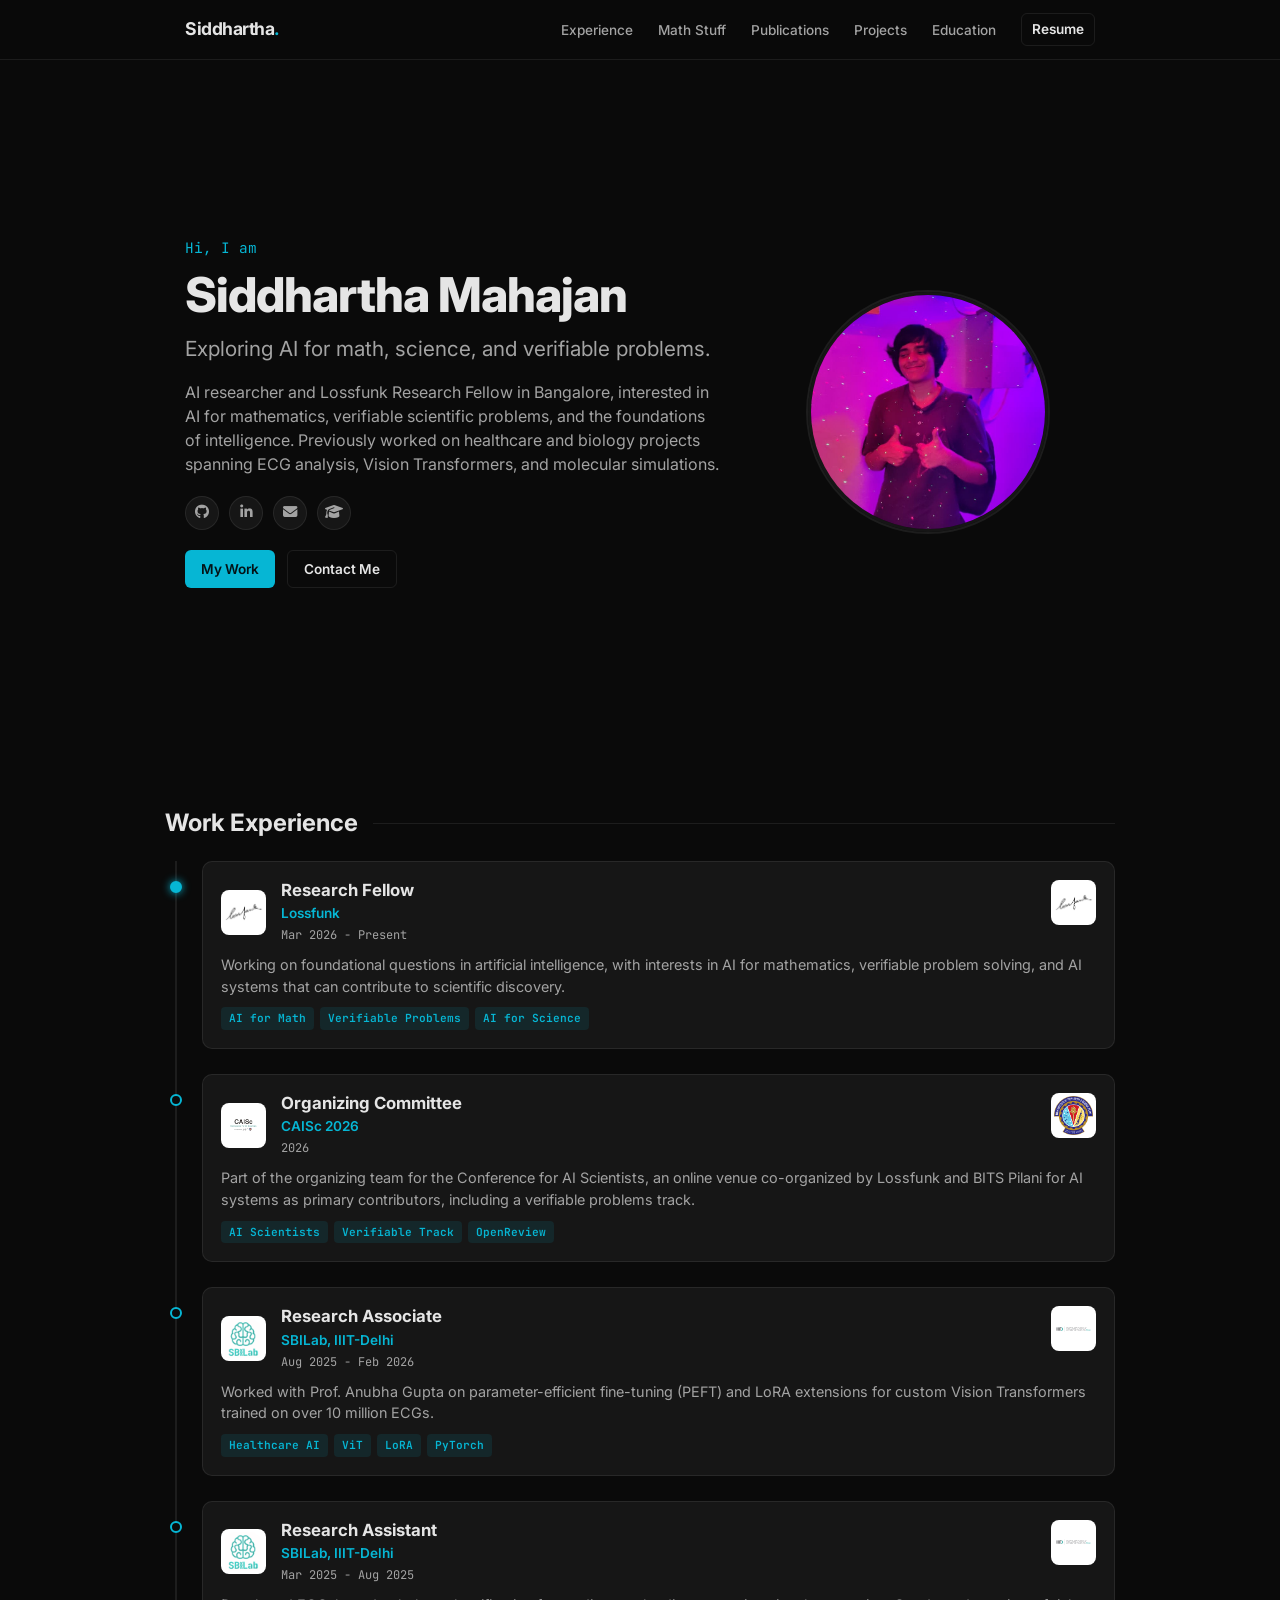
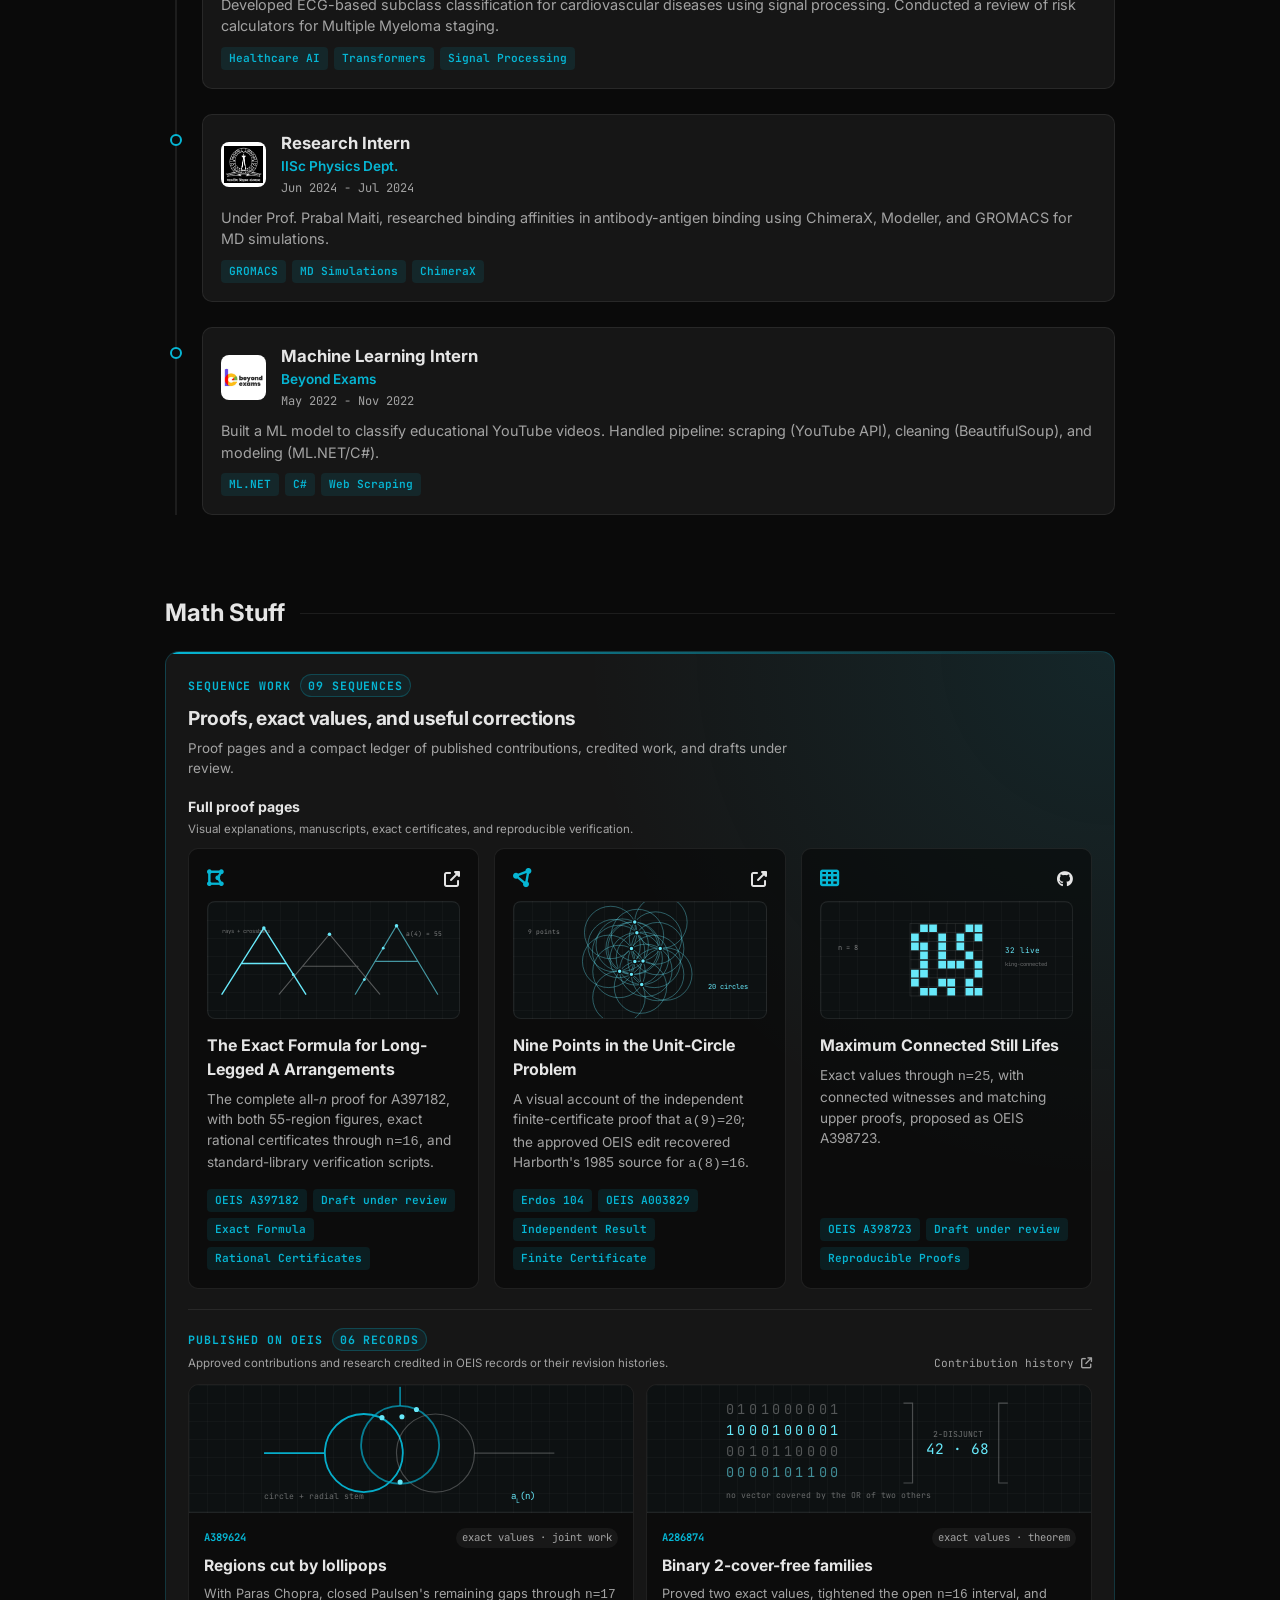
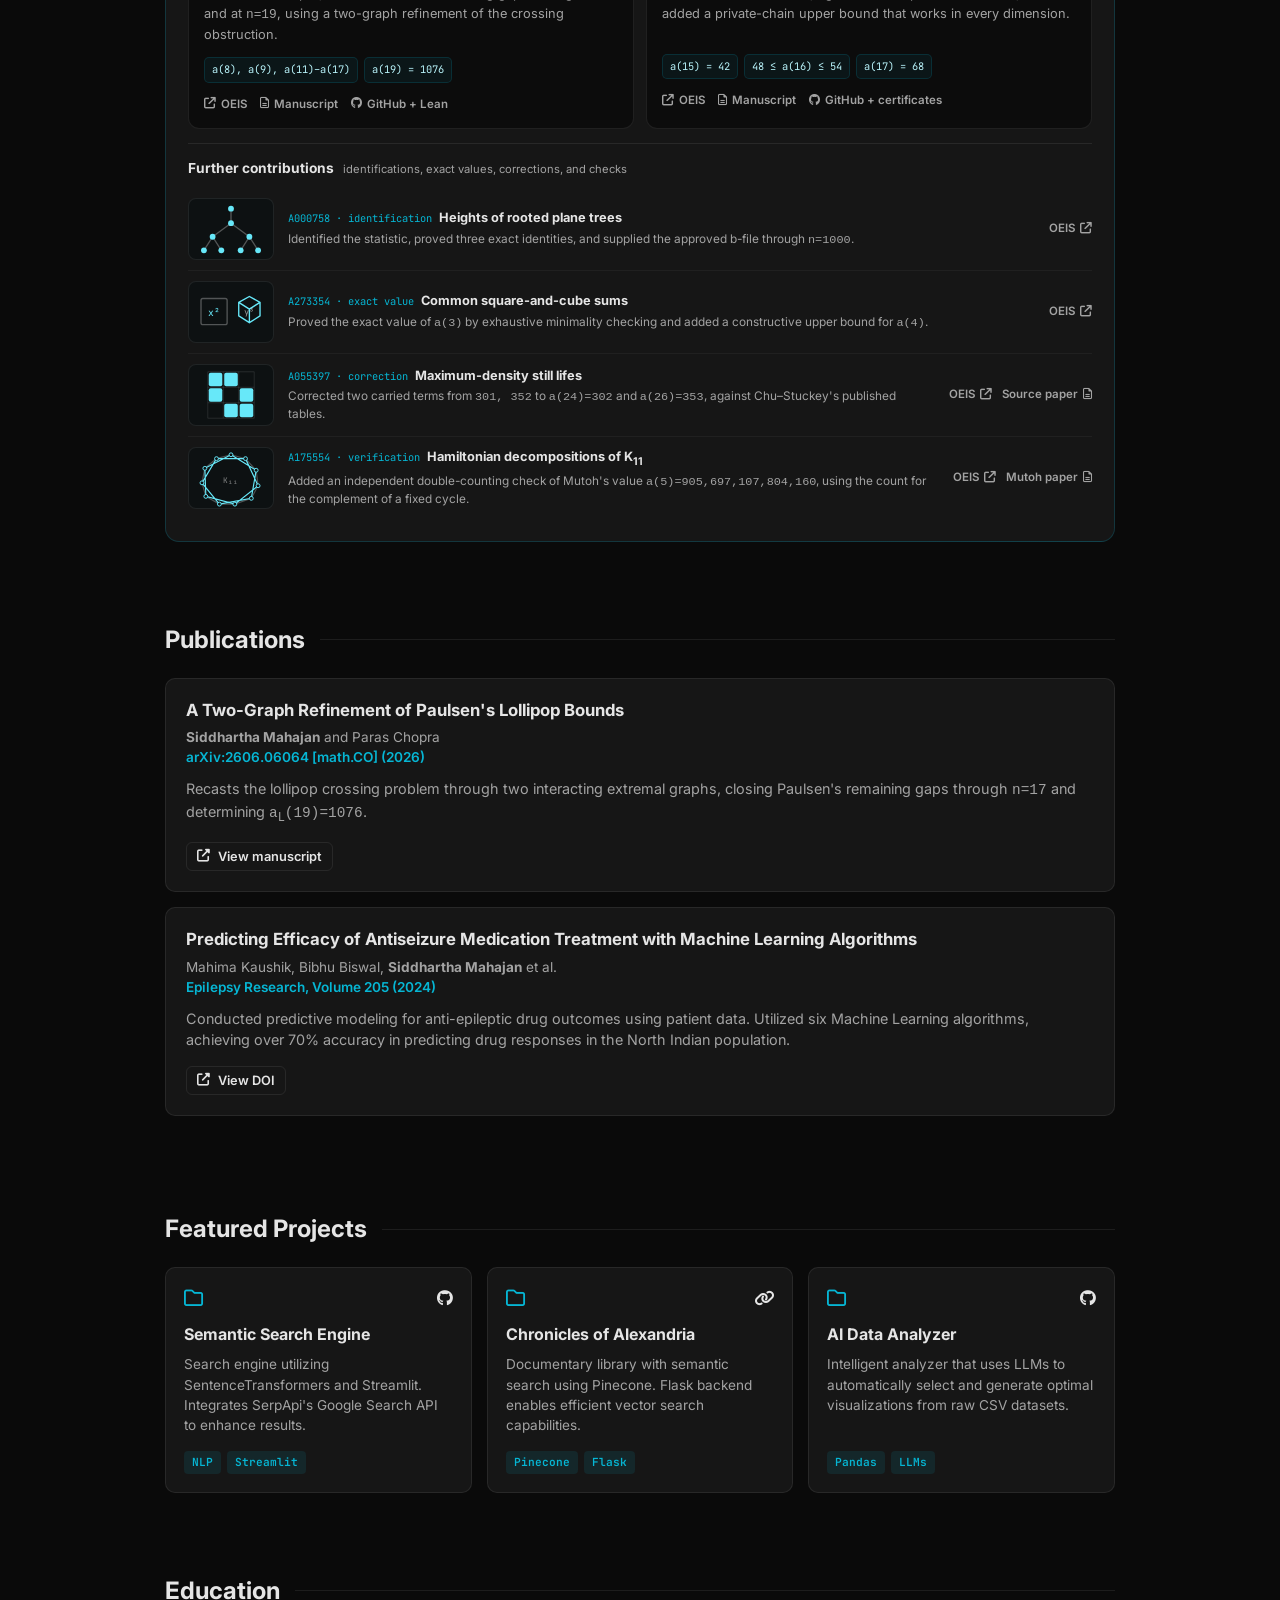
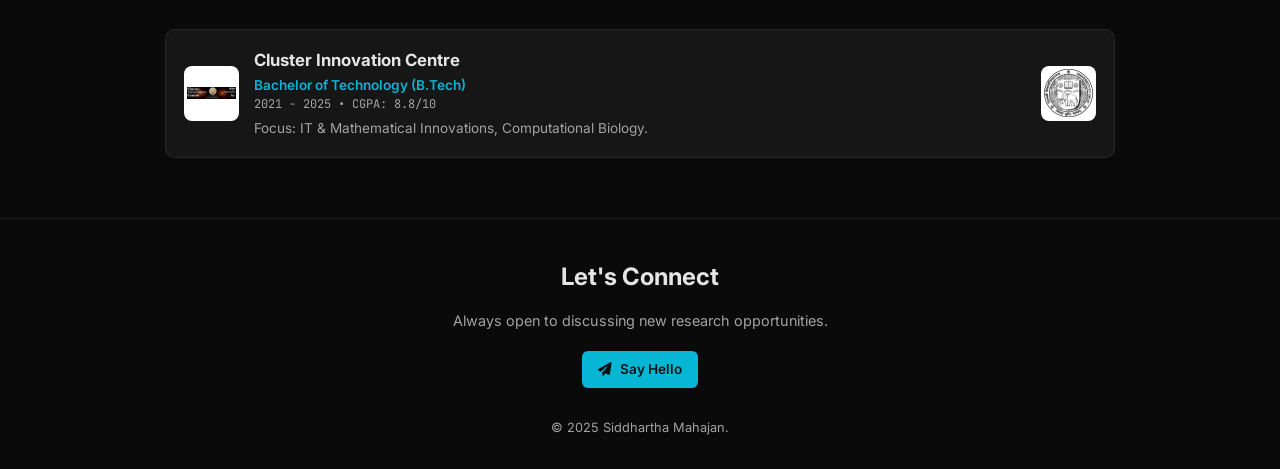
==== commit 87abc821: "Refresh OEIS portfolio section" ====
--- a/index.html
+++ b/index.html
@@ -386,6 +386,27 @@
 
         .oeis-proof-grid .project-card {
             background: rgba(7, 7, 7, 0.55);
+        }
+
+        .oeis-project-visual {
+            display: flex;
+            align-items: center;
+            justify-content: center;
+            height: 118px;
+            margin: -2px 0 14px;
+            overflow: hidden;
+            border: 1px solid var(--border);
+            border-radius: 8px;
+            background:
+                linear-gradient(rgba(255, 255, 255, 0.025) 1px, transparent 1px),
+                linear-gradient(90deg, rgba(255, 255, 255, 0.025) 1px, transparent 1px),
+                #0d1112;
+            background-size: 18px 18px;
+        }
+
+        .oeis-project-visual svg {
+            width: 100%;
+            height: 100%;
         }
 
         .oeis-records-header {
@@ -865,10 +886,10 @@
                 <div>
                     <div class="oeis-eyebrow">
                         <span>Sequence work</span>
-                        <span class="oeis-count">06 sequences</span>
+                        <span class="oeis-count">09 sequences</span>
                     </div>
                     <h3>Proofs, exact values, and useful corrections</h3>
-                    <p>Long-form proof pages and a compact ledger of the OEIS records that credit my work, organized by the scale of the contribution.</p>
+                    <p>Proof pages and a compact ledger of published contributions, credited work, and drafts under review.</p>
                 </div>
             </div>
 
@@ -885,10 +906,26 @@
                             <i class="fas fa-external-link-alt" aria-hidden="true"></i>
                         </div>
                     </div>
+                    <figure class="oeis-project-visual" aria-label="Three intersecting long-legged A constructions">
+                        <svg viewBox="0 0 360 118" role="img" aria-hidden="true">
+                            <g fill="none" stroke-linecap="round" stroke-linejoin="round">
+                                <path d="M20 108L80 13L140 108M48 64H112" stroke="#67e8f9" stroke-width="2"/>
+                                <path d="M102 108L174 22L246 108M135 68H215" stroke="rgba(229,229,229,.34)" stroke-width="1.5"/>
+                                <path d="M211 108L270 10L329 108M239 61H301" stroke="#67e8f9" stroke-width="1.7" opacity=".62"/>
+                            </g>
+                            <g fill="#67e8f9">
+                                <circle cx="80" cy="13" r="2.5"/><circle cx="174" cy="22" r="2.5"/><circle cx="270" cy="10" r="2.5"/>
+                                <circle cx="122" cy="80" r="2"/><circle cx="224" cy="87" r="2"/><circle cx="251" cy="42" r="2"/>
+                            </g>
+                            <text x="284" y="24" fill="rgba(229,229,229,.5)" font-family="JetBrains Mono, monospace" font-size="9">a(4) = 55</text>
+                            <text x="20" y="21" fill="rgba(229,229,229,.45)" font-family="JetBrains Mono, monospace" font-size="8">rays + crossbars</text>
+                        </svg>
+                    </figure>
                     <h3>The Exact Formula for Long-Legged A Arrangements</h3>
-                    <p>The complete all-<em>n</em> proof for OEIS A397182, with both 55-region figures, exact rational certificates through <code>n=16</code>, and standard-library verification scripts.</p>
+                    <p>The complete all-<em>n</em> proof for A397182, with both 55-region figures, exact rational certificates through <code>n=16</code>, and standard-library verification scripts.</p>
                     <div class="tech-stack">
                         <span class="tag">OEIS A397182</span>
+                        <span class="tag">Draft under review</span>
                         <span class="tag">Exact Formula</span>
                         <span class="tag">Rational Certificates</span>
                     </div>
@@ -901,12 +938,75 @@
                             <i class="fas fa-external-link-alt" aria-hidden="true"></i>
                         </div>
                     </div>
+                    <figure class="oeis-project-visual" aria-label="Nine points determining twenty unit circles">
+                        <svg viewBox="0 0 360 118" role="img" aria-hidden="true">
+                            <g transform="matrix(.55 0 0 .55 -5 -65)" fill="none" stroke="rgba(103,232,249,.42)" stroke-width="2.2">
+                                <circle cx="352.448" cy="252.439" r="68.259"/><circle cx="260.861" cy="153.782" r="68.259"/>
+                                <circle cx="383.235" cy="195.854" r="68.259"/><circle cx="282.451" cy="255.396" r="68.259"/>
+                                <circle cx="377.626" cy="168.283" r="68.259"/><circle cx="374.284" cy="229.178" r="68.259"/>
+                                <circle cx="255.594" cy="229.044" r="68.259"/><circle cx="327.270" cy="222.486" r="68.259"/>
+                                <circle cx="391.767" cy="127.150" r="68.259"/><circle cx="404.406" cy="262.089" r="68.259"/>
+                                <circle cx="330.612" cy="161.590" r="68.259"/><circle cx="321.661" cy="194.915" r="68.259"/>
+                                <circle cx="383.158" cy="263.308" r="68.259"/><circle cx="343.606" cy="220.956" r="68.259"/>
+                                <circle cx="269.735" cy="187.911" r="68.259"/><circle cx="290.983" cy="186.692" r="68.259"/>
+                                <circle cx="338.339" cy="296.218" r="68.259"/><circle cx="282.374" cy="322.850" r="68.259"/>
+                                <circle cx="316.749" cy="194.604" r="68.259"/><circle cx="281.599" cy="203.254" r="68.259"/>
+                            </g>
+                            <g transform="matrix(.55 0 0 .55 -5 -65)" fill="#67e8f9" stroke="#0d1112" stroke-width="3">
+                                <circle cx="314.977" cy="195.384" r="6"/><circle cx="389.918" cy="195.384" r="6"/>
+                                <circle cx="284.223" cy="254.616" r="6"/><circle cx="329.118" cy="154.252" r="6"/>
+                                <circle cx="345.099" cy="228.294" r="6"/><circle cx="314.901" cy="262.838" r="6"/>
+                                <circle cx="341.757" cy="289.190" r="6"/><circle cx="323.509" cy="126.680" r="6"/>
+                                <circle cx="323.852" cy="229.514" r="6"/>
+                            </g>
+                            <text x="20" y="22" fill="rgba(229,229,229,.52)" font-family="JetBrains Mono, monospace" font-size="9">9 points</text>
+                            <text x="278" y="101" fill="#67e8f9" font-family="JetBrains Mono, monospace" font-size="10">20 circles</text>
+                        </svg>
+                    </figure>
                     <h3>Nine Points in the Unit-Circle Problem</h3>
-                    <p>A visual account of the finite-certificate proof that OEIS A003829 has <code>a(9)=20</code>, including the construction, certificate outline, and manuscript PDF.</p>
+                    <p>A visual account of the independent finite-certificate proof that <code>a(9)=20</code>; the approved OEIS edit recovered Harborth's 1985 source for <code>a(8)=16</code>.</p>
                     <div class="tech-stack">
                         <span class="tag">Erdos 104</span>
                         <span class="tag">OEIS A003829</span>
+                        <span class="tag">Independent Result</span>
                         <span class="tag">Finite Certificate</span>
+                    </div>
+                </a>
+
+                <a href="https://github.com/Siddhartha-Mahajan/connected-still-life" target="_blank" rel="noopener noreferrer" class="project-card" aria-label="Open the connected still life repository">
+                    <div class="project-top">
+                        <i class="fas fa-table-cells folder-icon"></i>
+                        <div class="project-links">
+                            <i class="fab fa-github" aria-hidden="true"></i>
+                        </div>
+                    </div>
+                    <figure class="oeis-project-visual" aria-label="An optimal connected still life in an eight by eight square">
+                        <svg viewBox="0 0 360 118" role="img" aria-hidden="true">
+                            <text x="24" y="45" fill="rgba(229,229,229,.5)" font-family="JetBrains Mono, monospace" font-size="10">n = 8</text>
+                            <text x="263" y="49" fill="#67e8f9" font-family="JetBrains Mono, monospace" font-size="11">32 live</text>
+                            <text x="263" y="67" fill="rgba(229,229,229,.42)" font-family="JetBrains Mono, monospace" font-size="8">king-connected</text>
+                            <g fill="none" stroke="rgba(229,229,229,.13)" stroke-width="1">
+                                <rect x="127.5" y="6.5" width="104" height="104"/>
+                                <path d="M140.5 7V111M153.5 7V111M166.5 7V111M179.5 7V111M192.5 7V111M205.5 7V111M218.5 7V111M128 19.5H232M128 32.5H232M128 45.5H232M128 58.5H232M128 71.5H232M128 84.5H232M128 97.5H232"/>
+                            </g>
+                            <g fill="#67e8f9">
+                                <path d="M142 8h11v11h-11zM155 8h11v11h-11zM207 8h11v11h-11zM220 8h11v11h-11z
+                                         M129 21h11v11h-11zM168 21h11v11h-11zM194 21h11v11h-11zM220 21h11v11h-11z
+                                         M129 34h11v11h-11zM142 34h11v11h-11zM168 34h11v11h-11zM194 34h11v11h-11z
+                                         M142 47h11v11h-11zM168 47h11v11h-11zM207 47h11v11h-11z
+                                         M142 60h11v11h-11zM168 60h11v11h-11zM181 60h11v11h-11zM194 60h11v11h-11zM220 60h11v11h-11z
+                                         M129 73h11v11h-11zM142 73h11v11h-11zM220 73h11v11h-11z
+                                         M129 86h11v11h-11zM168 86h11v11h-11zM181 86h11v11h-11zM207 86h11v11h-11z
+                                         M142 99h11v11h-11zM155 99h11v11h-11zM181 99h11v11h-11zM207 99h11v11h-11zM220 99h11v11h-11z"/>
+                            </g>
+                        </svg>
+                    </figure>
+                    <h3>Maximum Connected Still Lifes</h3>
+                    <p>Exact values through <code>n=25</code>, with connected witnesses and matching upper proofs, proposed as OEIS A398723.</p>
+                    <div class="tech-stack">
+                        <span class="tag">OEIS A398723</span>
+                        <span class="tag">Draft under review</span>
+                        <span class="tag">Reproducible Proofs</span>
                     </div>
                 </a>
             </div>
@@ -914,13 +1014,13 @@
             <div class="oeis-records-header">
                 <div>
                     <div class="oeis-eyebrow">
-                        <span>On the OEIS record</span>
-                        <span class="oeis-count">04 credits</span>
-                    </div>
-                    <p>Current sequence entries that name or attribute work to Siddhartha Mahajan.</p>
-                </div>
-                <a class="oeis-search-link" href="https://oeis.org/search?q=%22Siddhartha+Mahajan%22" target="_blank" rel="noopener noreferrer">
-                    Live OEIS search <i class="fas fa-arrow-up-right-from-square" aria-hidden="true"></i>
+                        <span>Published on OEIS</span>
+                        <span class="oeis-count">06 records</span>
+                    </div>
+                    <p>Approved contributions and research credited in OEIS records or their revision histories.</p>
+                </div>
+                <a class="oeis-search-link" href="https://oeis.org/history?user=Siddhartha%20Mahajan" target="_blank" rel="noopener noreferrer">
+                    Contribution history <i class="fas fa-arrow-up-right-from-square" aria-hidden="true"></i>
                 </a>
             </div>
 
@@ -1003,9 +1103,56 @@
 
             <div class="oeis-notes">
                 <div class="oeis-notes-title">
-                    <h4>Corrections &amp; independent checks</h4>
-                    <span>smaller, but worth keeping in the record</span>
-                </div>
+                    <h4>Further contributions</h4>
+                    <span>identifications, exact values, corrections, and checks</span>
+                </div>
+
+                <article class="oeis-note-row">
+                    <figure class="oeis-mini-figure" aria-label="A rooted plane tree">
+                        <svg viewBox="0 0 86 62" role="img" aria-hidden="true">
+                            <g fill="none" stroke="rgba(229,229,229,.32)" stroke-width="1.4">
+                                <path d="M43 10V25M43 25L24 39M43 25L62 39M24 39L15 53M24 39L33 53M62 39L53 53M62 39L71 53"/>
+                            </g>
+                            <g fill="#67e8f9">
+                                <circle cx="43" cy="10" r="3"/><circle cx="43" cy="25" r="3"/>
+                                <circle cx="24" cy="39" r="3"/><circle cx="62" cy="39" r="3"/>
+                                <circle cx="15" cy="53" r="3"/><circle cx="33" cy="53" r="3"/>
+                                <circle cx="53" cy="53" r="3"/><circle cx="71" cy="53" r="3"/>
+                            </g>
+                        </svg>
+                    </figure>
+                    <div class="oeis-note-copy">
+                        <div class="oeis-note-heading">
+                            <span>A000758 · identification</span>
+                            <h5>Heights of rooted plane trees</h5>
+                        </div>
+                        <p>Identified the statistic, proved three exact identities, and supplied the approved b-file through <code>n=1000</code>.</p>
+                    </div>
+                    <div class="oeis-note-links">
+                        <a class="oeis-resource-link" href="https://oeis.org/A000758" target="_blank" rel="noopener noreferrer">OEIS <i class="fas fa-arrow-up-right-from-square" aria-hidden="true"></i></a>
+                    </div>
+                </article>
+
+                <article class="oeis-note-row">
+                    <figure class="oeis-mini-figure" aria-label="A number represented by squares and cubes">
+                        <svg viewBox="0 0 86 62" role="img" aria-hidden="true">
+                            <rect x="12" y="17" width="27" height="27" rx="2" fill="none" stroke="rgba(229,229,229,.32)" stroke-width="1.4"/>
+                            <path d="M51 21l11-6 11 6v14l-11 7-11-7zM51 21l11 7 11-7M62 28v14" fill="none" stroke="#67e8f9" stroke-width="1.4"/>
+                            <text x="25.5" y="35" text-anchor="middle" fill="#67e8f9" font-family="JetBrains Mono, monospace" font-size="10">x²</text>
+                            <text x="62" y="34" text-anchor="middle" fill="rgba(229,229,229,.65)" font-family="JetBrains Mono, monospace" font-size="9">y³</text>
+                        </svg>
+                    </figure>
+                    <div class="oeis-note-copy">
+                        <div class="oeis-note-heading">
+                            <span>A273354 · exact value</span>
+                            <h5>Common square-and-cube sums</h5>
+                        </div>
+                        <p>Proved the exact value of <code>a(3)</code> by exhaustive minimality checking and added a constructive upper bound for <code>a(4)</code>.</p>
+                    </div>
+                    <div class="oeis-note-links">
+                        <a class="oeis-resource-link" href="https://oeis.org/A273354" target="_blank" rel="noopener noreferrer">OEIS <i class="fas fa-arrow-up-right-from-square" aria-hidden="true"></i></a>
+                    </div>
+                </article>
 
                 <article class="oeis-note-row">
                     <figure class="oeis-mini-figure" aria-label="A small stable configuration in Conway's Game of Life">
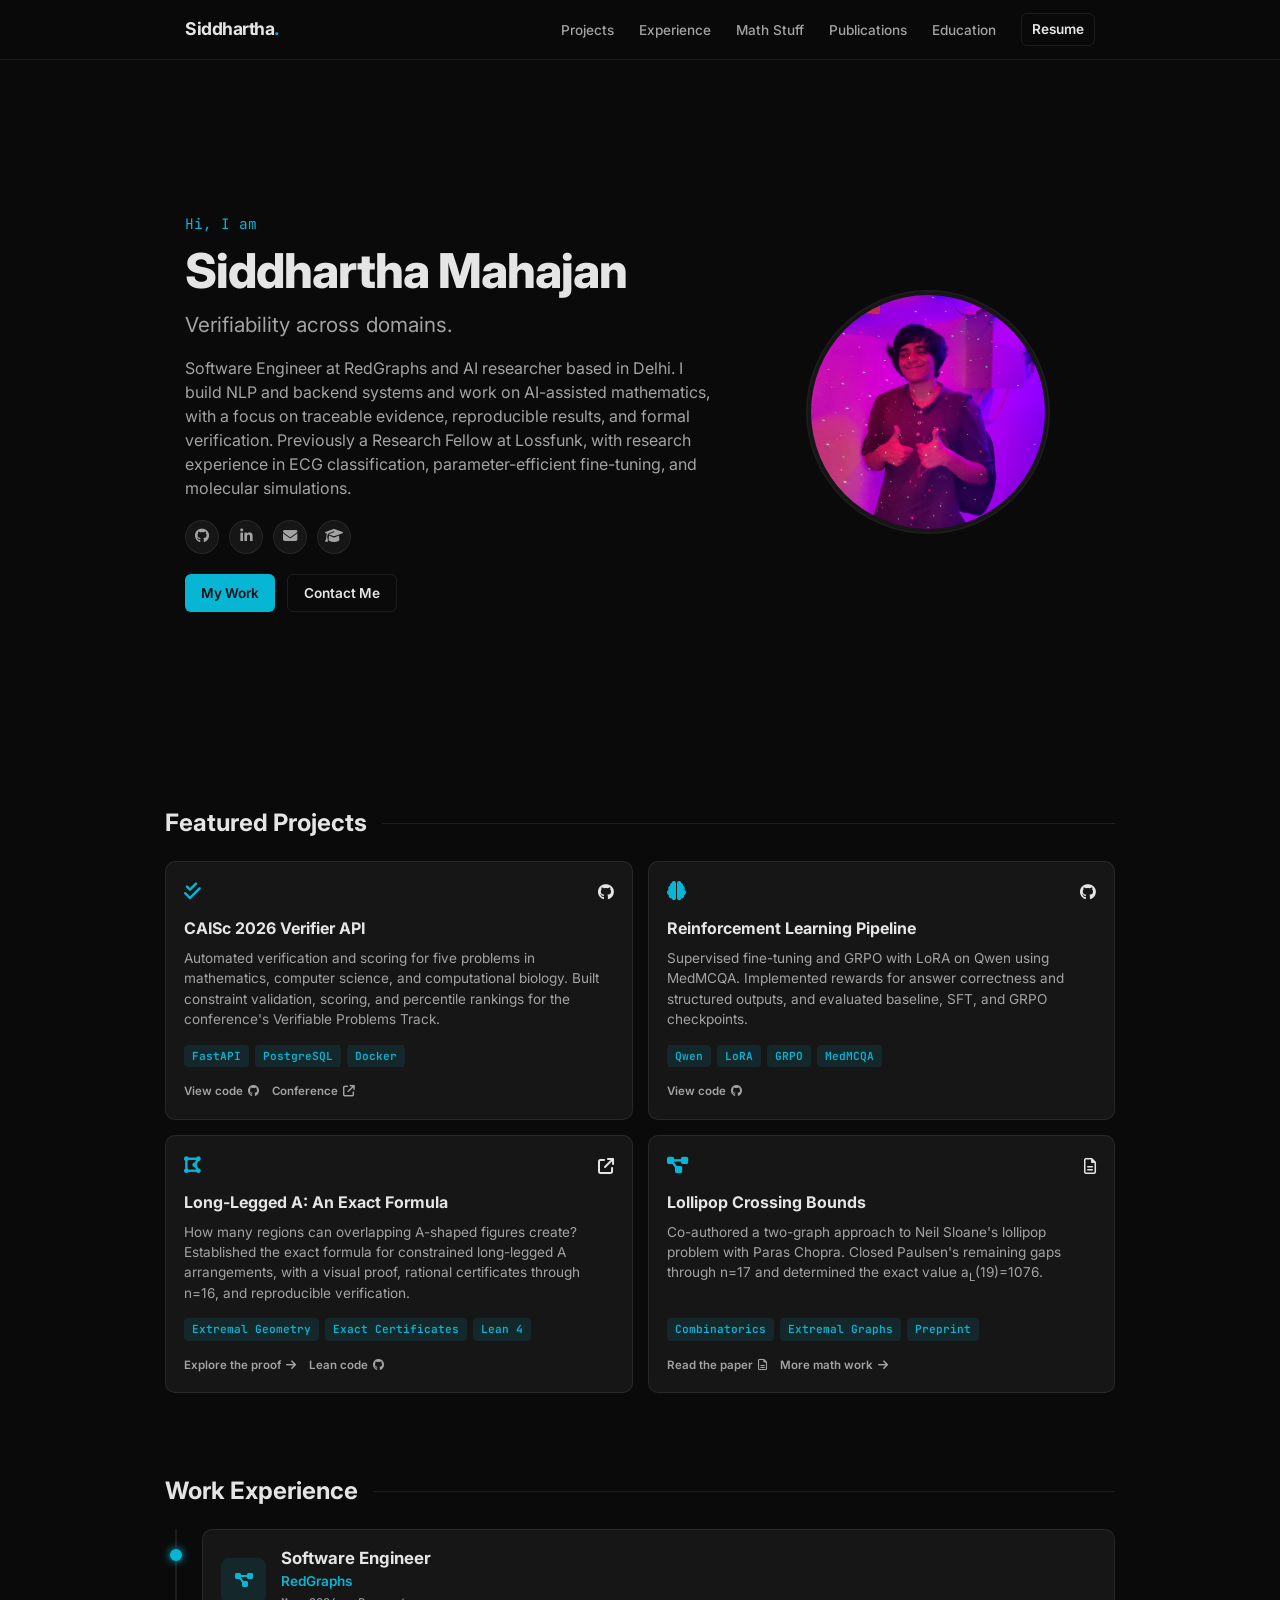
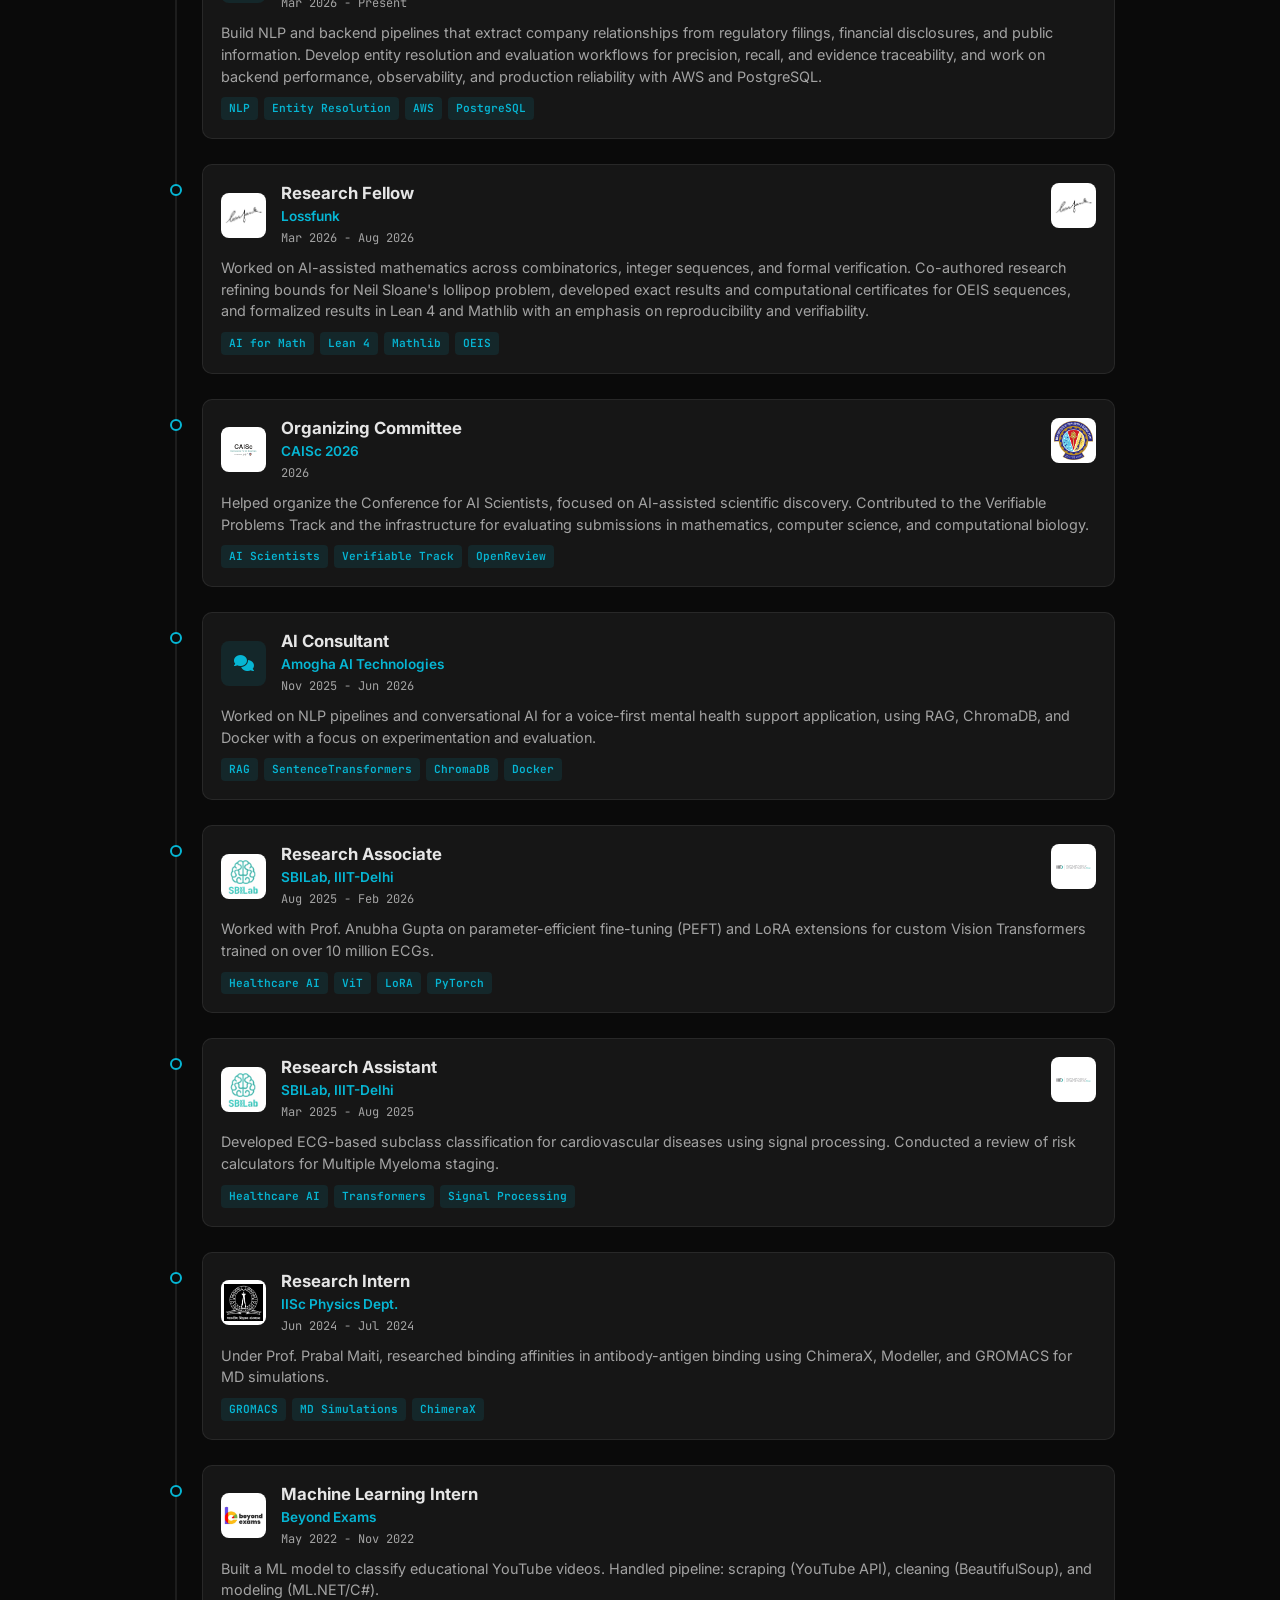
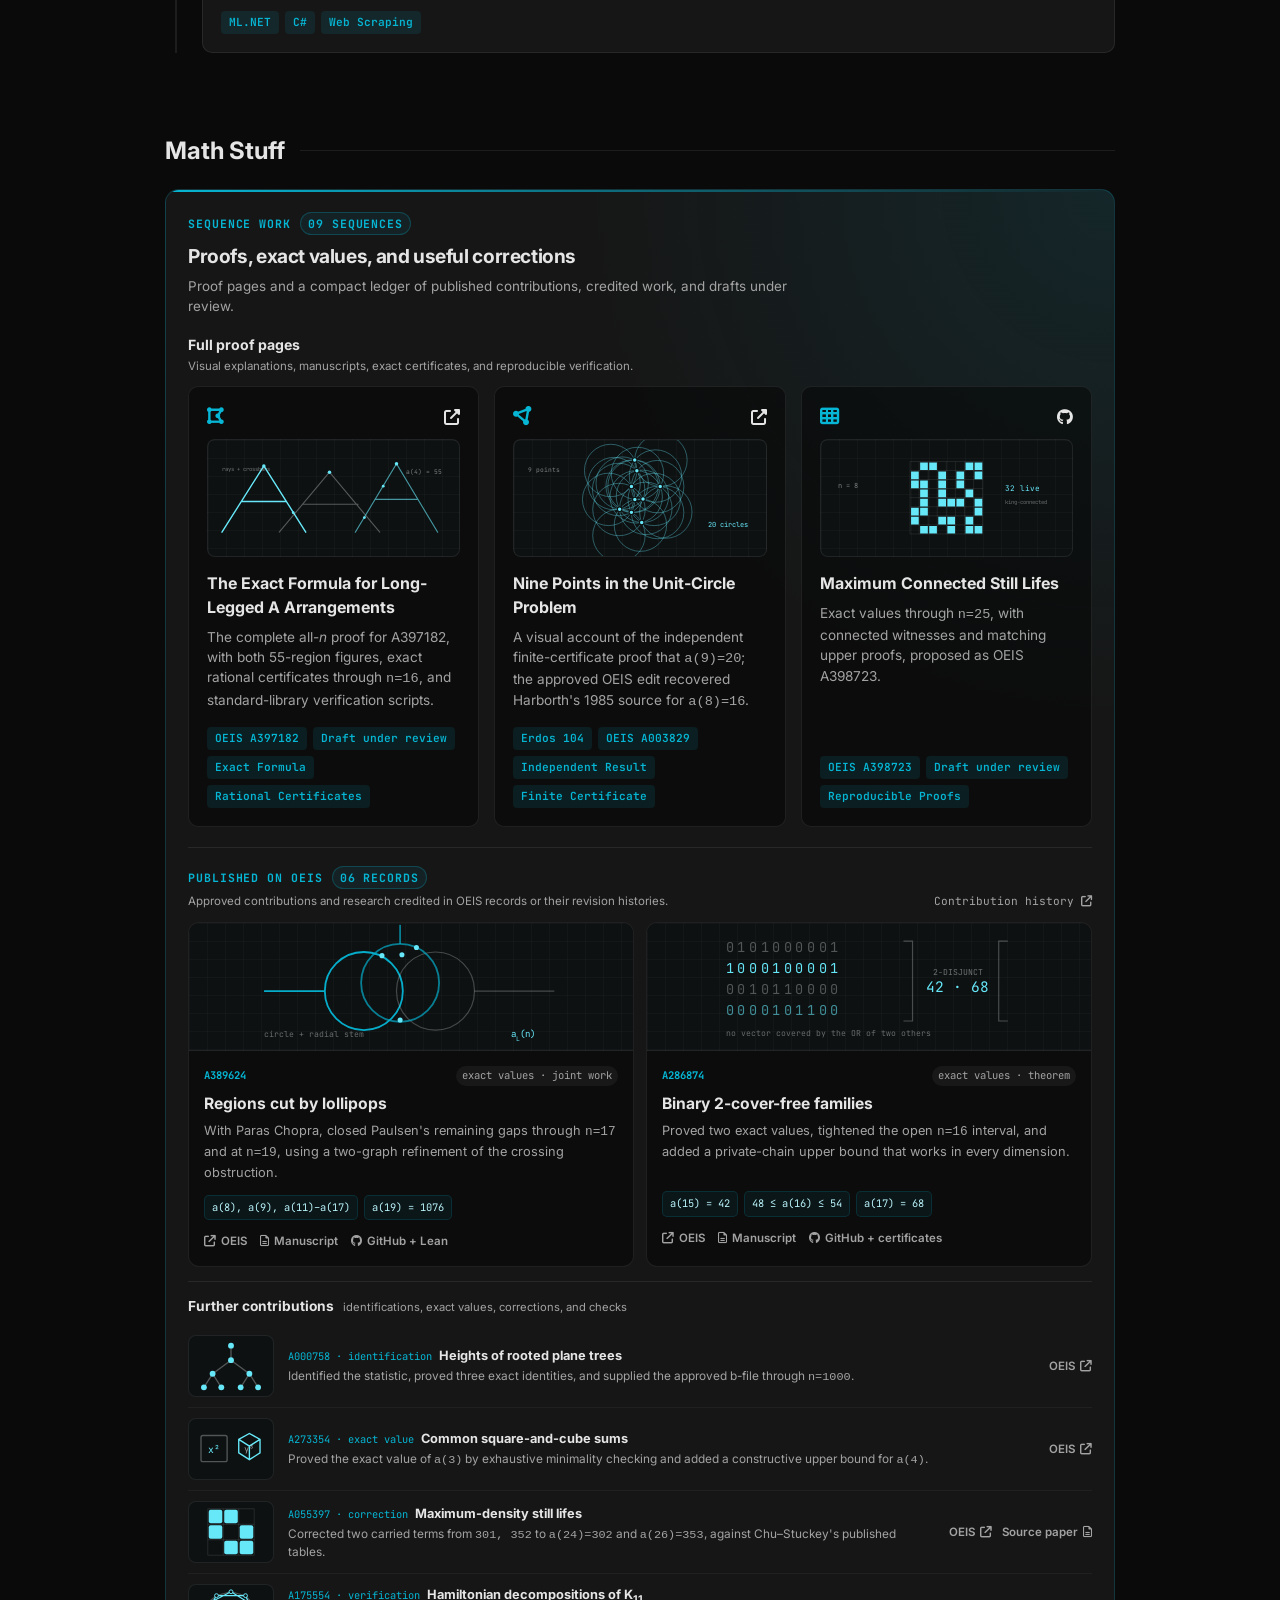
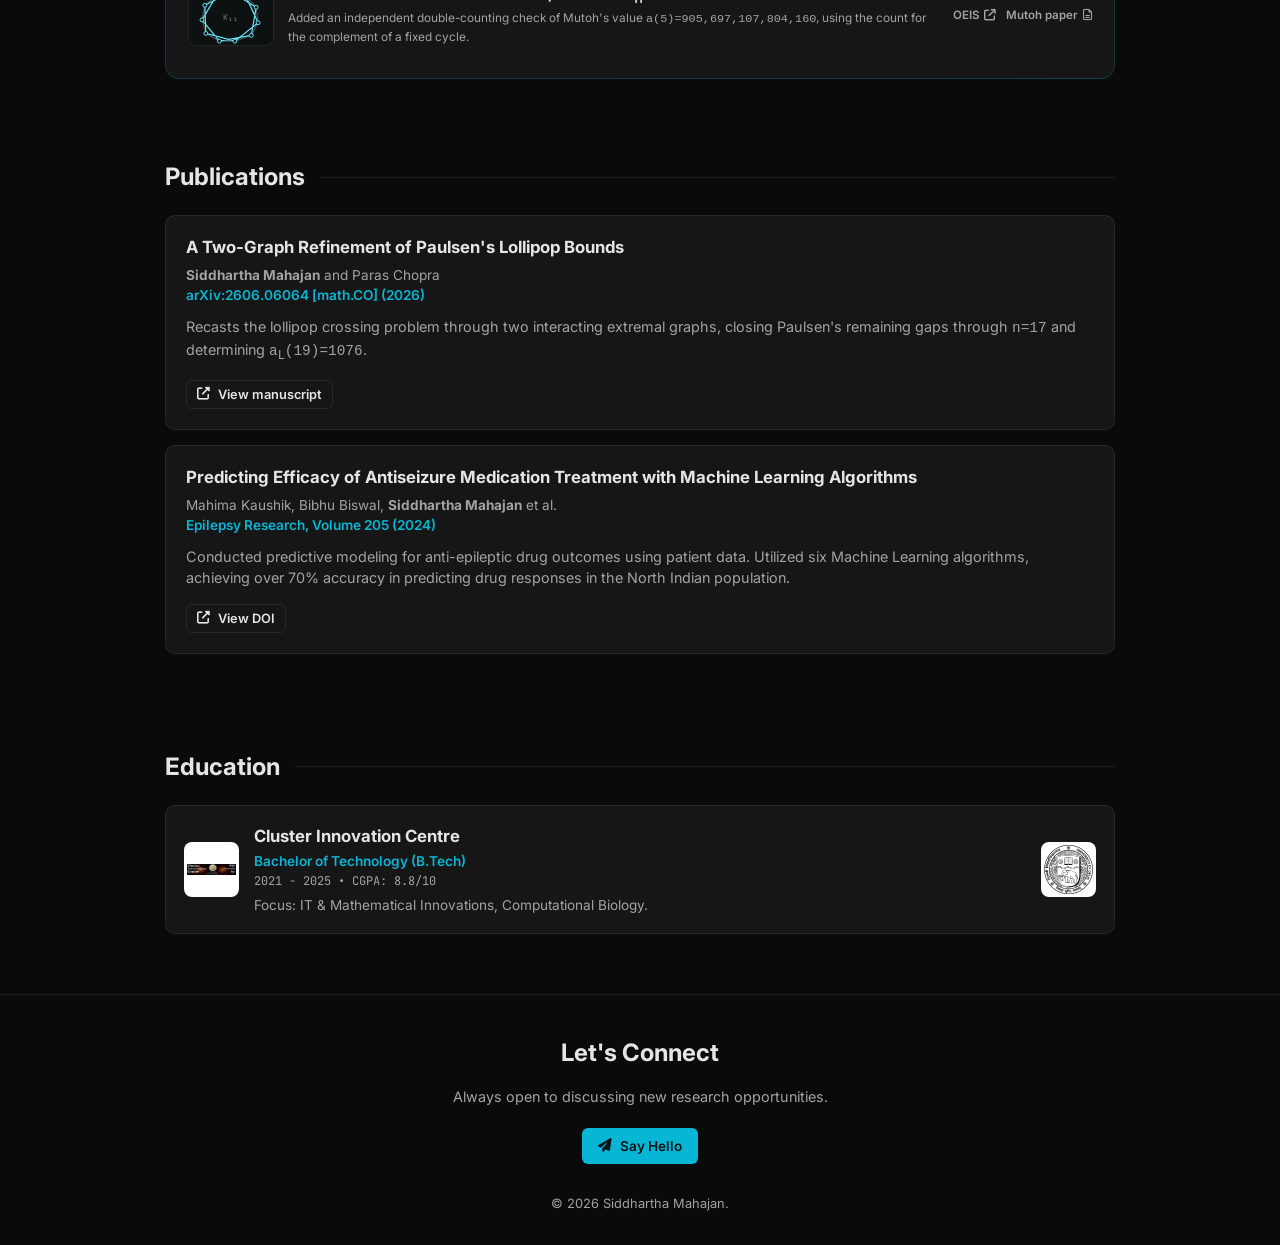
==== commit 7d0cbe64: "Update resume, experience, and featured AI and math projects" ====
--- a/index.html
+++ b/index.html
@@ -3,14 +3,14 @@
 <head>
     <meta charset="UTF-8">
     <meta name="viewport" content="width=device-width, initial-scale=1.0">
-    <title>Siddhartha Mahajan | AI Researcher</title>
-    <meta name="description" content="Siddhartha Mahajan, AI researcher working on AI for math, verifiable problems, healthcare, and biology.">
-    
+    <title>Siddhartha Mahajan | Software Engineer &amp; AI Researcher</title>
+    <meta name="description" content="Siddhartha Mahajan, software engineer at RedGraphs and AI researcher based in Delhi. Working on applied NLP, AI for mathematics, formal verification, and healthcare.">
+
     <!-- Fonts -->
     <link rel="preconnect" href="https://fonts.googleapis.com">
     <link rel="preconnect" href="https://fonts.gstatic.com" crossorigin>
     <link href="https://fonts.googleapis.com/css2?family=Inter:wght@300;400;500;600;700&family=JetBrains+Mono:wght@400;700&display=swap" rel="stylesheet">
-    
+
     <!-- Icons -->
     <link rel="stylesheet" href="https://cdnjs.cloudflare.com/ajax/libs/font-awesome/6.4.0/css/all.min.css">
 
@@ -32,7 +32,7 @@
 
         * { margin: 0; padding: 0; box-sizing: border-box; }
         html { scroll-behavior: smooth; }
-        
+
         body {
             background-color: var(--bg-body);
             color: var(--text-main);
@@ -50,9 +50,9 @@
             margin: 0 auto;
             padding: 0 20px;
         }
-        
+
         .section { padding: var(--section-spacing) 0; }
-        
+
         .btn {
             display: inline-flex;
             align-items: center;
@@ -102,7 +102,7 @@
             display: flex;
             align-items: center;
         }
-        
+
         .nav-container {
             display: flex;
             justify-content: space-between;
@@ -114,10 +114,10 @@
         }
 
         .logo-text { font-weight: 700; font-size: 1.1rem; letter-spacing: -0.5px; }
-        
+
         .nav-menu { display: flex; gap: 25px; align-items: center; }
-        .nav-link { 
-            font-size: 0.85rem; 
+        .nav-link {
+            font-size: 0.85rem;
             color: var(--text-muted);
             font-weight: 500;
         }
@@ -132,7 +132,7 @@
             padding-top: var(--nav-height);
             position: relative;
         }
-        
+
         .hero-content {
             display: grid;
             grid-template-columns: 1.6fr 1fr;
@@ -286,6 +286,10 @@
             gap: 15px;
         }
 
+        #projects .projects-grid {
+            grid-template-columns: repeat(auto-fit, minmax(min(100%, 340px), 1fr));
+        }
+
         .project-card {
             background: var(--bg-card);
             border: 1px solid var(--border);
@@ -300,7 +304,7 @@
 
         .project-top { display: flex; justify-content: space-between; align-items: center; margin-bottom: 12px; }
         .folder-icon { font-size: 1.2rem; color: var(--accent); }
-        
+
         .project-card h3 { font-size: 1rem; margin-bottom: 8px; }
         .project-card p { font-size: 0.85rem; color: var(--text-muted); margin-bottom: 15px; flex-grow: 1; }
 
@@ -616,7 +620,7 @@
             }
             .nav-menu.active { transform: translateY(0); }
             .mobile-toggle { display: block; }
-            
+
             .hero-content { grid-template-columns: 1fr; text-align: center; gap: 20px; }
             .hero-text h1 { font-size: 2.4rem; }
             .hero-actions { justify-content: center; }
@@ -649,12 +653,12 @@
             <a href="#" class="logo-text">Siddhartha<span style="color:var(--accent)">.</span></a>
             <button class="mobile-toggle" id="mobileToggle"><i class="fas fa-bars"></i></button>
             <ul class="nav-menu" id="navMenu">
+                <li><a href="#projects" class="nav-link">Projects</a></li>
                 <li><a href="#experience" class="nav-link">Experience</a></li>
                 <li><a href="#math-stuff" class="nav-link">Math Stuff</a></li>
                 <li><a href="#publications" class="nav-link">Publications</a></li>
-                <li><a href="#projects" class="nav-link">Projects</a></li>
                 <li><a href="#education" class="nav-link">Education</a></li>
-                <li><a href="Siddhartha_Mahajan_August.pdf" target="_blank" class="btn btn-outline" style="padding: 5px 10px;">Resume</a></li>
+                <li><a href="Siddhartha_Mahajan.pdf" target="_blank" rel="noopener noreferrer" class="btn btn-outline" style="padding: 5px 10px;" aria-label="Open current resume (PDF)">Resume</a></li>
             </ul>
         </div>
     </nav>
@@ -665,13 +669,14 @@
             <div class="hero-text">
                 <p style="color: var(--accent); font-family: var(--font-mono); margin-bottom: 10px; font-size: 0.9rem;">Hi, I am</p>
                 <h1>Siddhartha Mahajan</h1>
-                <h2 style="font-size: 1.3rem; color: var(--text-muted); margin-bottom: 15px; font-weight: 400;">Exploring AI for math, science, and verifiable problems.</h2>
+                <h2 style="font-size: 1.3rem; color: var(--text-muted); margin-bottom: 15px; font-weight: 400;">Verifiability across domains.</h2>
                 <p>
-                    AI researcher and Lossfunk Research Fellow in Bangalore, interested in AI for mathematics,
-                    verifiable scientific problems, and the foundations of intelligence. Previously worked on
-                    healthcare and biology projects spanning ECG analysis, Vision Transformers, and molecular simulations.
+                    Software Engineer at RedGraphs and AI researcher based in Delhi. I build NLP and backend
+                    systems and work on AI-assisted mathematics, with a focus on traceable evidence, reproducible
+                    results, and formal verification. Previously a Research Fellow at Lossfunk, with research
+                    experience in ECG classification, parameter-efficient fine-tuning, and molecular simulations.
                 </p>
-                
+
                 <div class="social-links">
                     <a href="https://github.com/Siddhartha-Mahajan" target="_blank" class="social-icon"><i class="fab fa-github"></i></a>
                     <a href="https://www.linkedin.com/in/siddharthamahajan03" target="_blank" class="social-icon"><i class="fab fa-linkedin-in"></i></a>
@@ -680,13 +685,104 @@
                 </div>
 
                 <div class="hero-actions" style="display: flex; gap: 12px;">
-                    <a href="#experience" class="btn btn-primary">My Work</a>
+                    <a href="#projects" class="btn btn-primary">My Work</a>
                     <a href="mailto:siddharthamahajan03@gmail.com" class="btn btn-outline">Contact Me</a>
                 </div>
             </div>
-            
+
             <div class="avatar-wrapper">
                 <img src="main.jpg" alt="Siddhartha Mahajan" class="avatar-img">
+            </div>
+        </div>
+    </section>
+
+    <!-- Projects Section -->
+    <section id="projects" class="section container">
+        <h2 class="section-title fade-in">Featured Projects</h2>
+
+        <div class="projects-grid">
+            <!-- CAISc verifier -->
+            <div class="project-card fade-in">
+                <div class="project-top">
+                    <i class="fas fa-check-double folder-icon" aria-hidden="true"></i>
+                    <div class="project-links">
+                        <a href="https://github.com/Siddhartha-Mahajan/verifier" target="_blank" rel="noopener noreferrer" aria-label="CAISc Verifier API on GitHub"><i class="fab fa-github" aria-hidden="true"></i></a>
+                    </div>
+                </div>
+                <h3>CAISc 2026 Verifier API</h3>
+                <p>Automated verification and scoring for five problems in mathematics, computer science, and computational biology. Built constraint validation, scoring, and percentile rankings for the conference's Verifiable Problems Track.</p>
+                <div class="tech-stack">
+                    <span class="tag">FastAPI</span>
+                    <span class="tag">PostgreSQL</span>
+                    <span class="tag">Docker</span>
+                </div>
+                <div class="oeis-links" style="margin-top: 16px;">
+                    <a href="https://github.com/Siddhartha-Mahajan/verifier" target="_blank" rel="noopener noreferrer" class="oeis-resource-link">View code <i class="fab fa-github" aria-hidden="true"></i></a>
+                    <a href="https://caisc2026.github.io/" target="_blank" rel="noopener noreferrer" class="oeis-resource-link">Conference <i class="fas fa-arrow-up-right-from-square" aria-hidden="true"></i></a>
+                </div>
+            </div>
+
+            <!-- Reinforcement learning -->
+            <div class="project-card fade-in">
+                <div class="project-top">
+                    <i class="fas fa-brain folder-icon" aria-hidden="true"></i>
+                    <div class="project-links">
+                        <a href="https://github.com/Siddhartha-Mahajan/rl_grpo_medmcqa" target="_blank" rel="noopener noreferrer" aria-label="Reinforcement learning pipeline on GitHub"><i class="fab fa-github" aria-hidden="true"></i></a>
+                    </div>
+                </div>
+                <h3>Reinforcement Learning Pipeline</h3>
+                <p>Supervised fine-tuning and GRPO with LoRA on Qwen using MedMCQA. Implemented rewards for answer correctness and structured outputs, and evaluated baseline, SFT, and GRPO checkpoints.</p>
+                <div class="tech-stack">
+                    <span class="tag">Qwen</span>
+                    <span class="tag">LoRA</span>
+                    <span class="tag">GRPO</span>
+                    <span class="tag">MedMCQA</span>
+                </div>
+                <div class="oeis-links" style="margin-top: 16px;">
+                    <a href="https://github.com/Siddhartha-Mahajan/rl_grpo_medmcqa" target="_blank" rel="noopener noreferrer" class="oeis-resource-link">View code <i class="fab fa-github" aria-hidden="true"></i></a>
+                </div>
+            </div>
+
+            <!-- Exact geometry and formal verification -->
+            <div class="project-card fade-in">
+                <div class="project-top">
+                    <i class="fas fa-draw-polygon folder-icon" aria-hidden="true"></i>
+                    <div class="project-links">
+                        <a href="math/a397182-long-legged-a/" aria-label="Read the long-legged A proof"><i class="fas fa-arrow-up-right-from-square" aria-hidden="true"></i></a>
+                    </div>
+                </div>
+                <h3>Long-Legged A: An Exact Formula</h3>
+                <p>How many regions can overlapping A-shaped figures create? Established the exact formula for constrained long-legged A arrangements, with a visual proof, rational certificates through n=16, and reproducible verification.</p>
+                <div class="tech-stack">
+                    <span class="tag">Extremal Geometry</span>
+                    <span class="tag">Exact Certificates</span>
+                    <span class="tag">Lean 4</span>
+                </div>
+                <div class="oeis-links" style="margin-top: 16px;">
+                    <a href="math/a397182-long-legged-a/" class="oeis-resource-link">Explore the proof <i class="fas fa-arrow-right" aria-hidden="true"></i></a>
+                    <a href="https://github.com/Siddhartha-Mahajan/a397182-full-formalization" target="_blank" rel="noopener noreferrer" class="oeis-resource-link">Lean code <i class="fab fa-github" aria-hidden="true"></i></a>
+                </div>
+            </div>
+
+            <!-- Combinatorics research -->
+            <div class="project-card fade-in">
+                <div class="project-top">
+                    <i class="fas fa-project-diagram folder-icon" aria-hidden="true"></i>
+                    <div class="project-links">
+                        <a href="https://arxiv.org/abs/2606.06064" target="_blank" rel="noopener noreferrer" aria-label="Read the lollipop crossing-bounds manuscript"><i class="far fa-file-lines" aria-hidden="true"></i></a>
+                    </div>
+                </div>
+                <h3>Lollipop Crossing Bounds</h3>
+                <p>Co-authored a two-graph approach to Neil Sloane's lollipop problem with Paras Chopra. Closed Paulsen's remaining gaps through n=17 and determined the exact value a<sub>L</sub>(19)=1076.</p>
+                <div class="tech-stack">
+                    <span class="tag">Combinatorics</span>
+                    <span class="tag">Extremal Graphs</span>
+                    <span class="tag">Preprint</span>
+                </div>
+                <div class="oeis-links" style="margin-top: 16px;">
+                    <a href="https://arxiv.org/abs/2606.06064" target="_blank" rel="noopener noreferrer" class="oeis-resource-link">Read the paper <i class="far fa-file-lines" aria-hidden="true"></i></a>
+                    <a href="#math-stuff" class="oeis-resource-link">More math work <i class="fas fa-arrow-right" aria-hidden="true"></i></a>
+                </div>
             </div>
         </div>
     </section>
@@ -694,10 +790,41 @@
     <!-- Experience Section -->
     <section id="experience" class="section container">
         <h2 class="section-title fade-in">Work Experience</h2>
-        
+
         <div class="timeline">
+            <!-- Current role -->
+            <div class="timeline-item current fade-in">
+                <div class="timeline-dot"></div>
+                <div class="timeline-card">
+                    <div class="role-header">
+                        <div class="role-left">
+                            <div class="logo-box" style="background: rgba(6, 182, 212, 0.1); color: var(--accent);">
+                                <i class="fas fa-diagram-project" aria-hidden="true"></i>
+                            </div>
+                            <div class="role-info">
+                                <div class="role-title">Software Engineer</div>
+                                <span class="company-name">RedGraphs</span>
+                                <span class="date">Mar 2026 - Present</span>
+                            </div>
+                        </div>
+                    </div>
+                    <p class="role-desc">
+                        Build NLP and backend pipelines that extract company relationships from regulatory filings,
+                        financial disclosures, and public information. Develop entity resolution and evaluation
+                        workflows for precision, recall, and evidence traceability, and work on backend performance,
+                        observability, and production reliability with AWS and PostgreSQL.
+                    </p>
+                    <div class="tech-stack">
+                        <span class="tag">NLP</span>
+                        <span class="tag">Entity Resolution</span>
+                        <span class="tag">AWS</span>
+                        <span class="tag">PostgreSQL</span>
+                    </div>
+                </div>
+            </div>
+
             <!-- Experience 1 -->
-            <div class="timeline-item current fade-in">
+            <div class="timeline-item fade-in">
                 <div class="timeline-dot"></div>
                 <div class="timeline-card">
                     <div class="role-header">
@@ -709,7 +836,7 @@
                             <div class="role-info">
                                 <div class="role-title">Research Fellow</div>
                                 <a class="company-name" href="https://lossfunk.com/" target="_blank" rel="noopener noreferrer">Lossfunk</a>
-                                <span class="date">Mar 2026 - Present</span>
+                                <span class="date">Mar 2026 - Aug 2026</span>
                             </div>
                         </div>
                         <div class="logo-box">
@@ -717,13 +844,16 @@
                         </div>
                     </div>
                     <p class="role-desc">
-                        Working on foundational questions in artificial intelligence, with interests in AI for mathematics,
-                        verifiable problem solving, and AI systems that can contribute to scientific discovery.
+                        Worked on AI-assisted mathematics across combinatorics, integer sequences, and formal
+                        verification. Co-authored research refining bounds for Neil Sloane's lollipop problem,
+                        developed exact results and computational certificates for OEIS sequences, and formalized
+                        results in Lean 4 and Mathlib with an emphasis on reproducibility and verifiability.
                     </p>
                     <div class="tech-stack">
                         <span class="tag">AI for Math</span>
-                        <span class="tag">Verifiable Problems</span>
-                        <span class="tag">AI for Science</span>
+                        <span class="tag">Lean 4</span>
+                        <span class="tag">Mathlib</span>
+                        <span class="tag">OEIS</span>
                     </div>
                 </div>
             </div>
@@ -748,14 +878,43 @@
                         </div>
                     </div>
                     <p class="role-desc">
-                        Part of the organizing team for the Conference for AI Scientists, an online venue co-organized
-                        by Lossfunk and BITS Pilani for AI systems as primary contributors, including a verifiable
-                        problems track.
+                        Helped organize the Conference for AI Scientists, focused on AI-assisted scientific discovery.
+                        Contributed to the Verifiable Problems Track and the infrastructure for evaluating submissions
+                        in mathematics, computer science, and computational biology.
                     </p>
                     <div class="tech-stack">
                         <span class="tag">AI Scientists</span>
                         <span class="tag">Verifiable Track</span>
                         <span class="tag">OpenReview</span>
+                    </div>
+                </div>
+            </div>
+
+            <!-- Applied AI consultancy -->
+            <div class="timeline-item fade-in">
+                <div class="timeline-dot"></div>
+                <div class="timeline-card">
+                    <div class="role-header">
+                        <div class="role-left">
+                            <div class="logo-box" style="background: rgba(6, 182, 212, 0.1); color: var(--accent);">
+                                <i class="fas fa-comments" aria-hidden="true"></i>
+                            </div>
+                            <div class="role-info">
+                                <div class="role-title">AI Consultant</div>
+                                <span class="company-name">Amogha AI Technologies</span>
+                                <span class="date">Nov 2025 - Jun 2026</span>
+                            </div>
+                        </div>
+                    </div>
+                    <p class="role-desc">
+                        Worked on NLP pipelines and conversational AI for a voice-first mental health support
+                        application, using RAG, ChromaDB, and Docker with a focus on experimentation and evaluation.
+                    </p>
+                    <div class="tech-stack">
+                        <span class="tag">RAG</span>
+                        <span class="tag">SentenceTransformers</span>
+                        <span class="tag">ChromaDB</span>
+                        <span class="tag">Docker</span>
                     </div>
                 </div>
             </div>
@@ -1229,7 +1388,7 @@
                 </a>
             </div>
         </div>
-        
+
         <div class="pub-card fade-in">
             <h3 class="pub-title">Predicting Efficacy of Antiseizure Medication Treatment with Machine Learning Algorithms</h3>
             <p class="pub-meta">
@@ -1247,65 +1406,10 @@
         </div>
     </section>
 
-    <!-- Projects Section -->
-    <section id="projects" class="section container">
-        <h2 class="section-title fade-in">Featured Projects</h2>
-        
-        <div class="projects-grid">
-            <!-- Project 1 -->
-            <div class="project-card fade-in">
-                <div class="project-top">
-                    <i class="far fa-folder folder-icon"></i>
-                    <div class="project-links">
-                        <a href="https://github.com/Siddhartha-Mahajan/Semantic-Search-Engine" target="_blank"><i class="fab fa-github"></i></a>
-                    </div>
-                </div>
-                <h3>Semantic Search Engine</h3>
-                <p>Search engine utilizing SentenceTransformers and Streamlit. Integrates SerpApi's Google Search API to enhance results.</p>
-                <div class="tech-stack">
-                    <span class="tag">NLP</span>
-                    <span class="tag">Streamlit</span>
-                </div>
-            </div>
-
-            <!-- Project 2 -->
-            <div class="project-card fade-in">
-                <div class="project-top">
-                    <i class="far fa-folder folder-icon"></i>
-                    <div class="project-links">
-                        <a href="https://devpost.com/software/chronicles-of-alexandria" target="_blank"><i class="fas fa-link"></i></a>
-                    </div>
-                </div>
-                <h3>Chronicles of Alexandria</h3>
-                <p>Documentary library with semantic search using Pinecone. Flask backend enables efficient vector search capabilities.</p>
-                <div class="tech-stack">
-                    <span class="tag">Pinecone</span>
-                    <span class="tag">Flask</span>
-                </div>
-            </div>
-
-            <!-- Project 3 -->
-            <div class="project-card fade-in">
-                <div class="project-top">
-                    <i class="far fa-folder folder-icon"></i>
-                    <div class="project-links">
-                        <a href="https://github.com/Siddhartha-Mahajan/Data-Analyser" target="_blank"><i class="fab fa-github"></i></a>
-                    </div>
-                </div>
-                <h3>AI Data Analyzer</h3>
-                <p>Intelligent analyzer that uses LLMs to automatically select and generate optimal visualizations from raw CSV datasets.</p>
-                <div class="tech-stack">
-                    <span class="tag">Pandas</span>
-                    <span class="tag">LLMs</span>
-                </div>
-            </div>
-        </div>
-    </section>
-
     <!-- Education Section -->
     <section id="education" class="section container">
         <h2 class="section-title fade-in">Education</h2>
-        
+
         <div class="edu-item fade-in">
             <div class="logo-box" style="width: 55px; height: 55px;">
                 <img src="cic_logo.jpeg" alt="CIC Logo">
@@ -1322,7 +1426,7 @@
                 <img src="DU.png" alt="DU Logo">
             </div>
         </div>
-<!-- 
+<!--
         <div style="margin-top: 20px; padding: 15px; border: 1px solid var(--border); border-radius: 10px; background: var(--bg-card);" class="fade-in">
             <h3 style="font-size: 0.95rem; margin-bottom: 5px; color: var(--text-main);">Volunteering</h3>
             <p style="font-size: 0.85rem; color: var(--text-muted);">
@@ -1343,7 +1447,7 @@
                 <i class="fas fa-paper-plane"></i> Say Hello
             </a>
             <p style="color: var(--text-muted); font-size: 0.8rem; margin-top: 30px;">
-                &copy; 2025 Siddhartha Mahajan.
+                &copy; 2026 Siddhartha Mahajan.
             </p>
         </div>
     </footer>
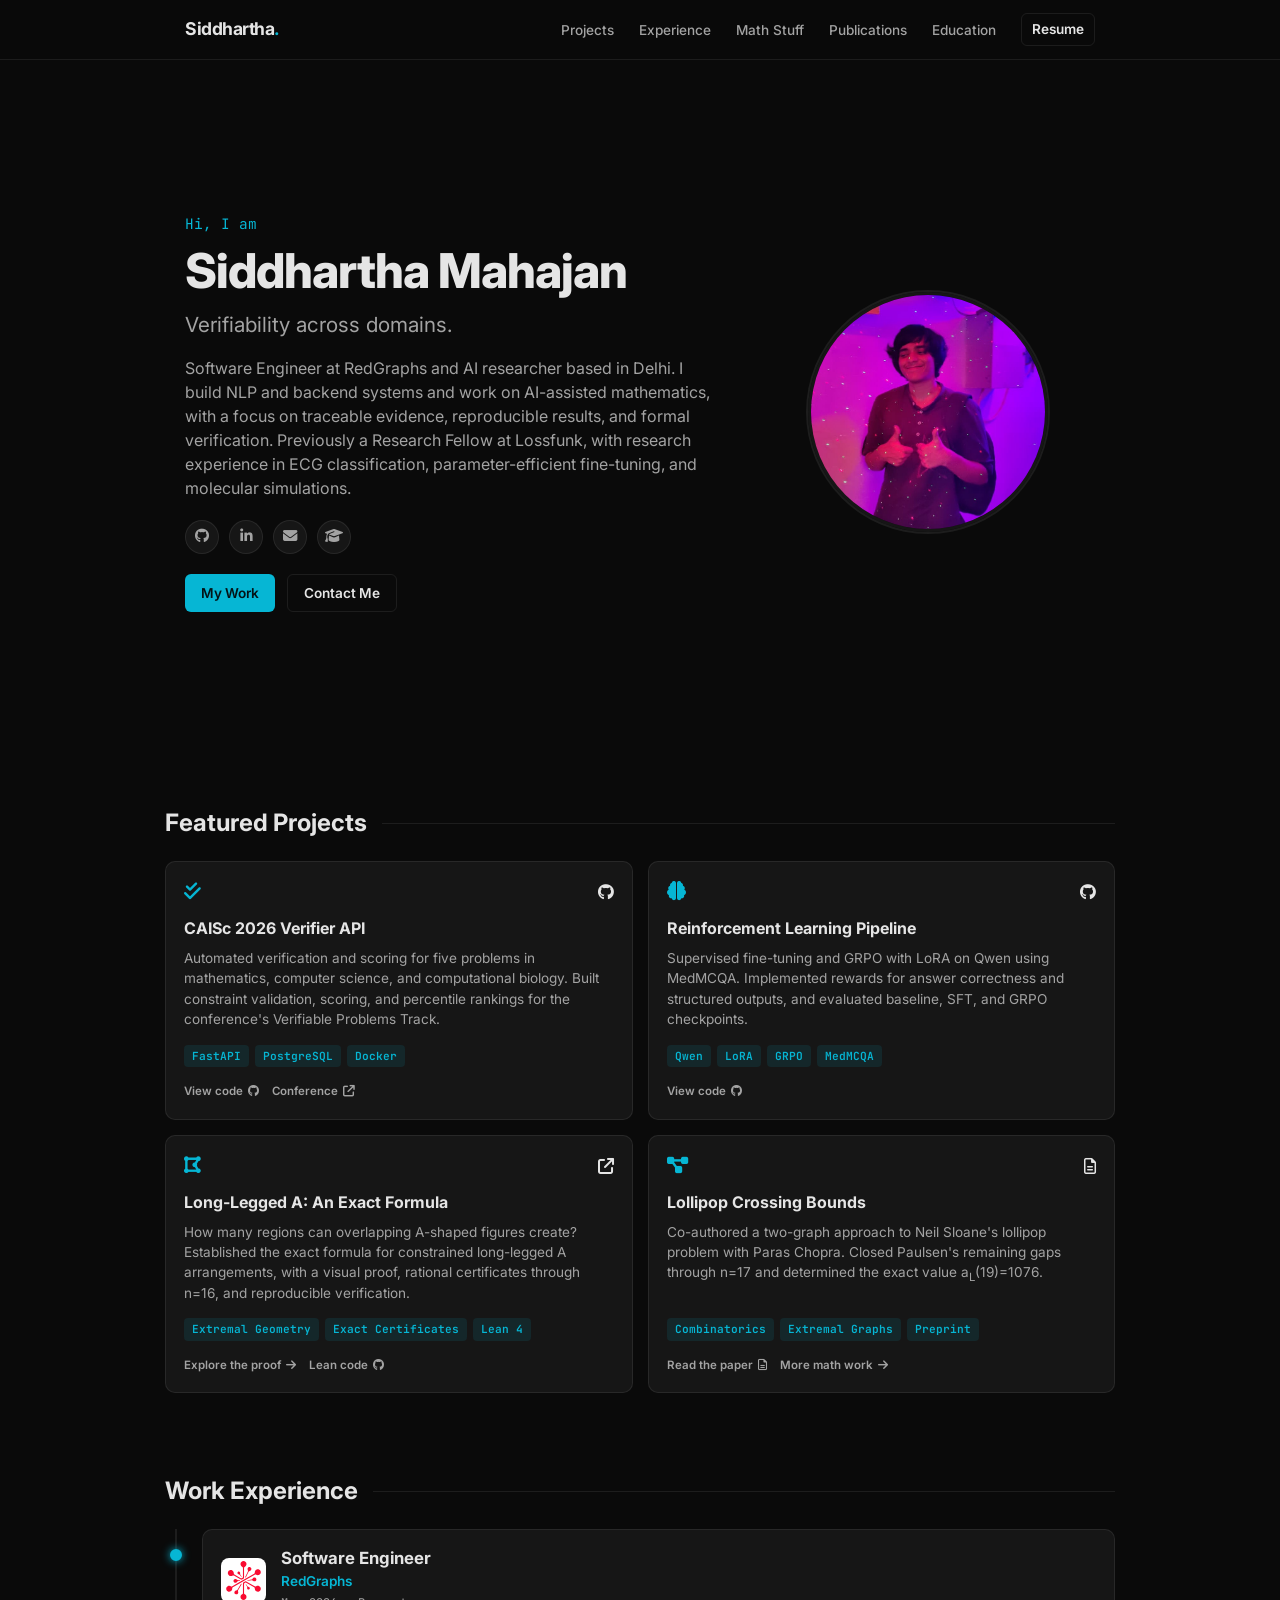
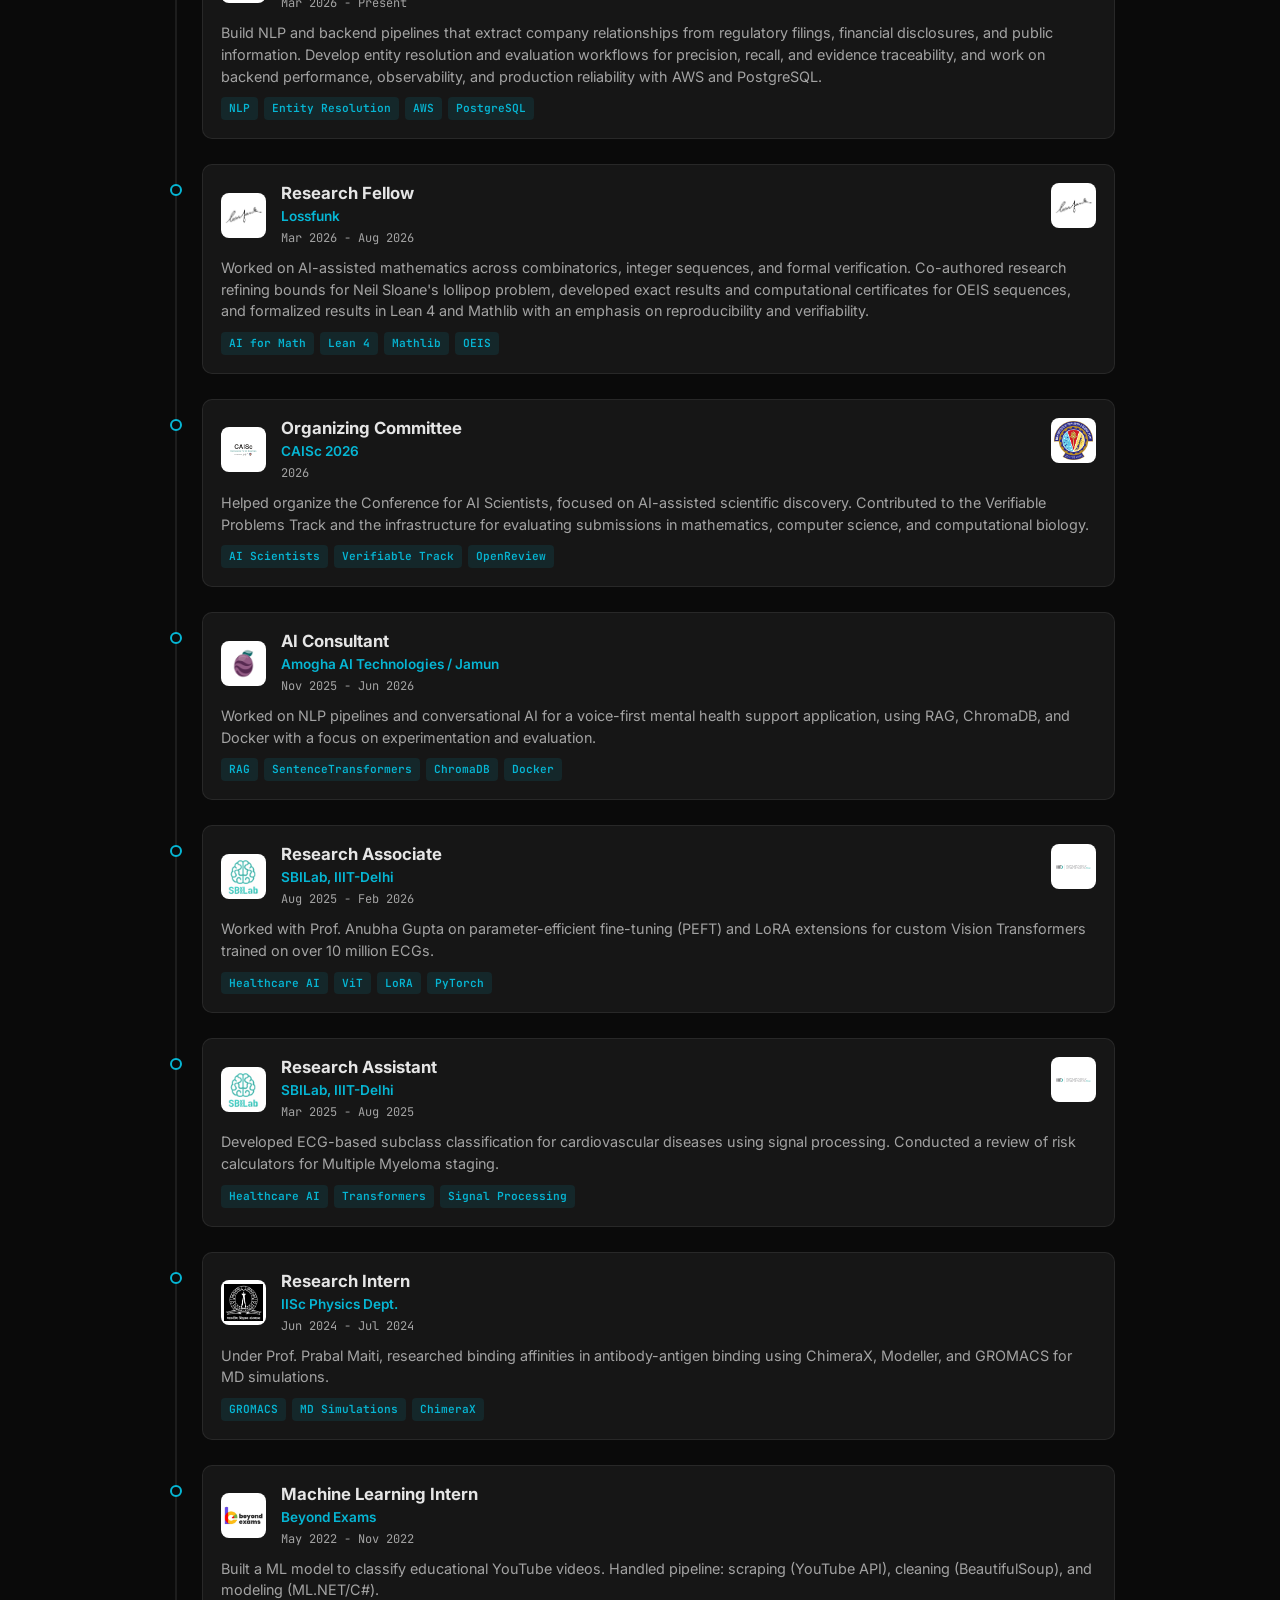
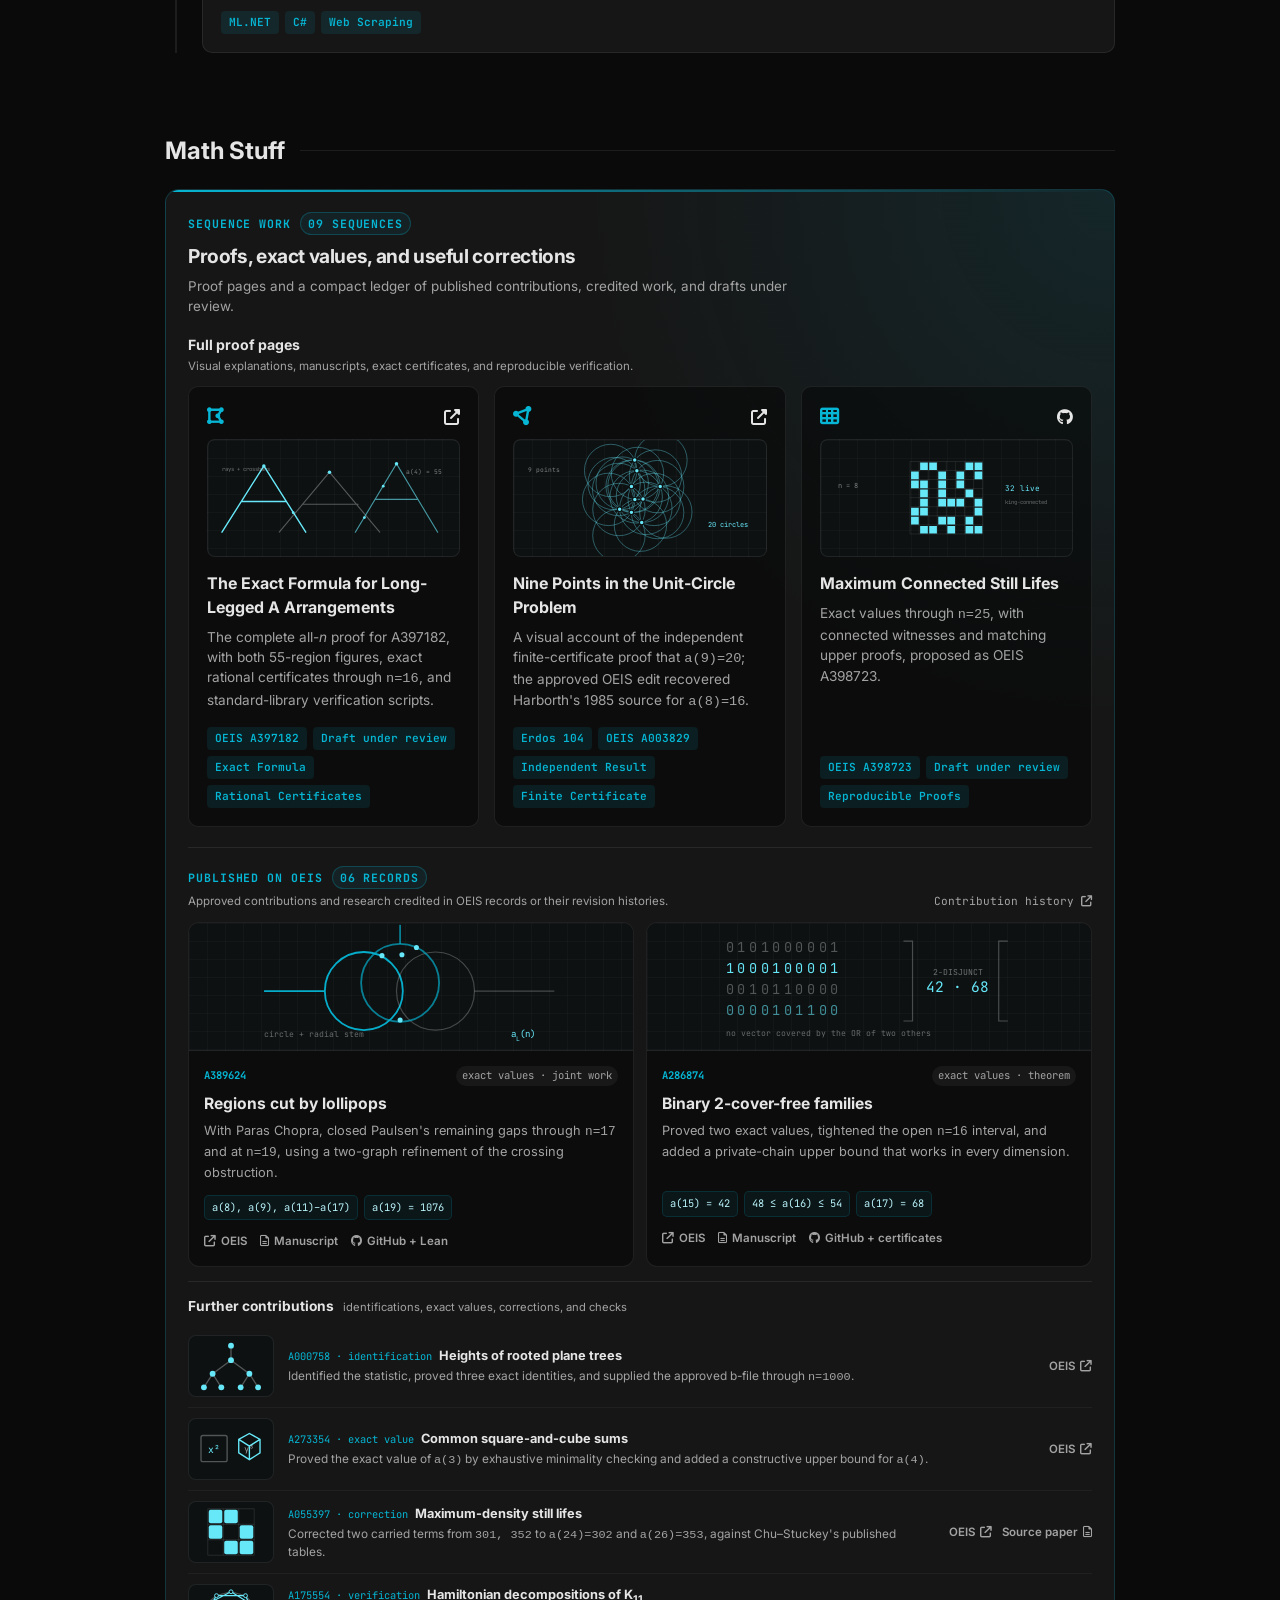
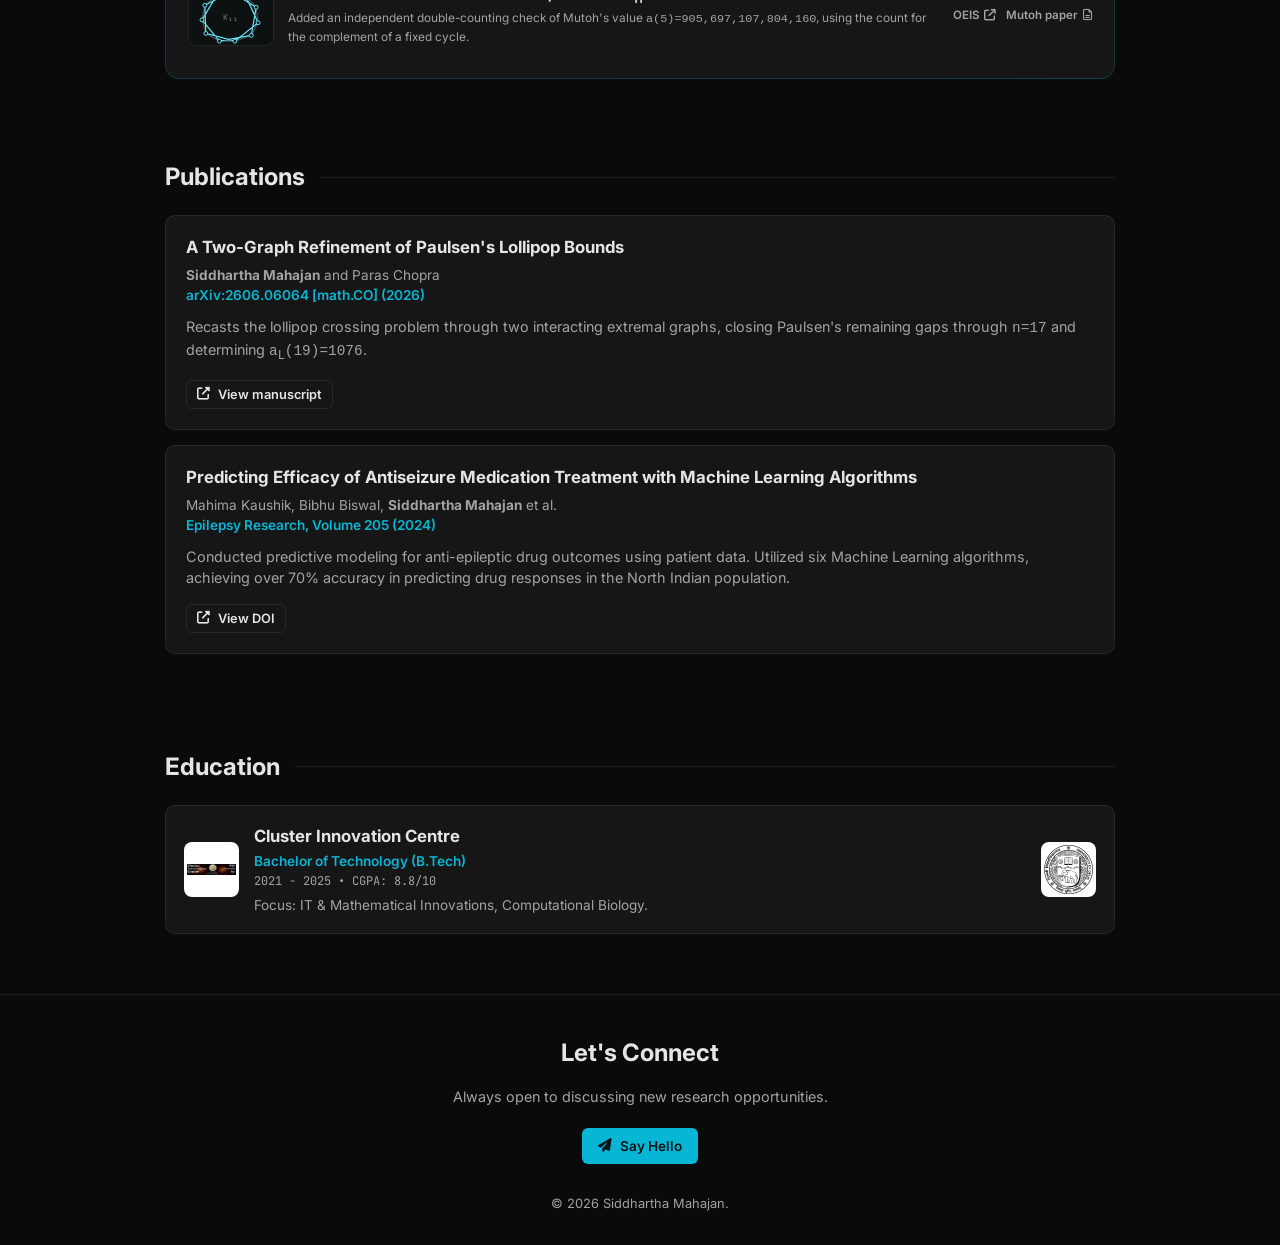
==== commit 227e1d23: "Use official RedGraphs and Jamun logos" ====
--- a/index.html
+++ b/index.html
@@ -798,12 +798,12 @@
                 <div class="timeline-card">
                     <div class="role-header">
                         <div class="role-left">
-                            <div class="logo-box" style="background: rgba(6, 182, 212, 0.1); color: var(--accent);">
-                                <i class="fas fa-diagram-project" aria-hidden="true"></i>
+                            <div class="logo-box">
+                                <img src="assets/logos/redgraphs-logo.svg" alt="RedGraphs logo" width="39" height="39" loading="lazy">
                             </div>
                             <div class="role-info">
                                 <div class="role-title">Software Engineer</div>
-                                <span class="company-name">RedGraphs</span>
+                                <a class="company-name" href="https://redgraphs.com/" target="_blank" rel="noopener noreferrer">RedGraphs</a>
                                 <span class="date">Mar 2026 - Present</span>
                             </div>
                         </div>
@@ -896,12 +896,12 @@
                 <div class="timeline-card">
                     <div class="role-header">
                         <div class="role-left">
-                            <div class="logo-box" style="background: rgba(6, 182, 212, 0.1); color: var(--accent);">
-                                <i class="fas fa-comments" aria-hidden="true"></i>
+                            <div class="logo-box">
+                                <img src="assets/logos/jamun-logo.png" alt="Jamun logo" width="39" height="39" loading="lazy">
                             </div>
                             <div class="role-info">
                                 <div class="role-title">AI Consultant</div>
-                                <span class="company-name">Amogha AI Technologies</span>
+                                <a class="company-name" href="https://amogha.ai/" target="_blank" rel="noopener noreferrer">Amogha AI Technologies / Jamun</a>
                                 <span class="date">Nov 2025 - Jun 2026</span>
                             </div>
                         </div>
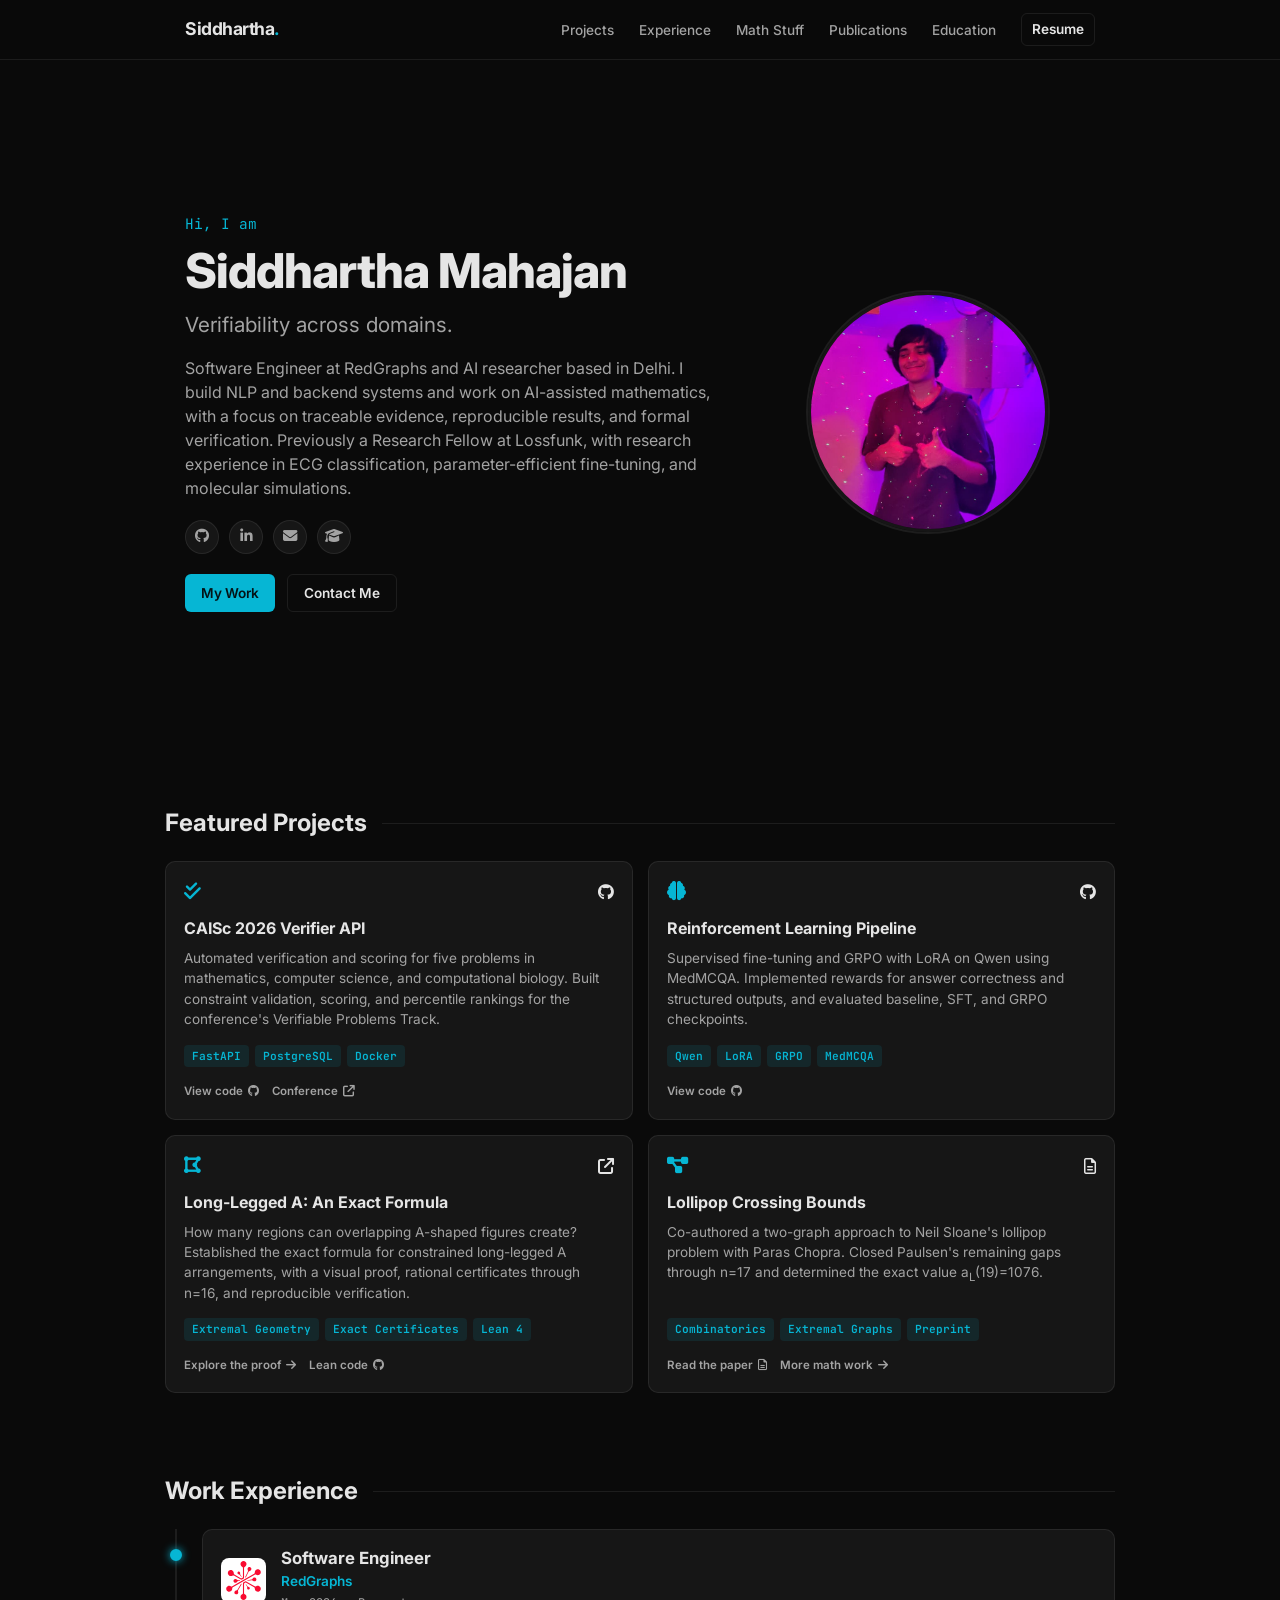
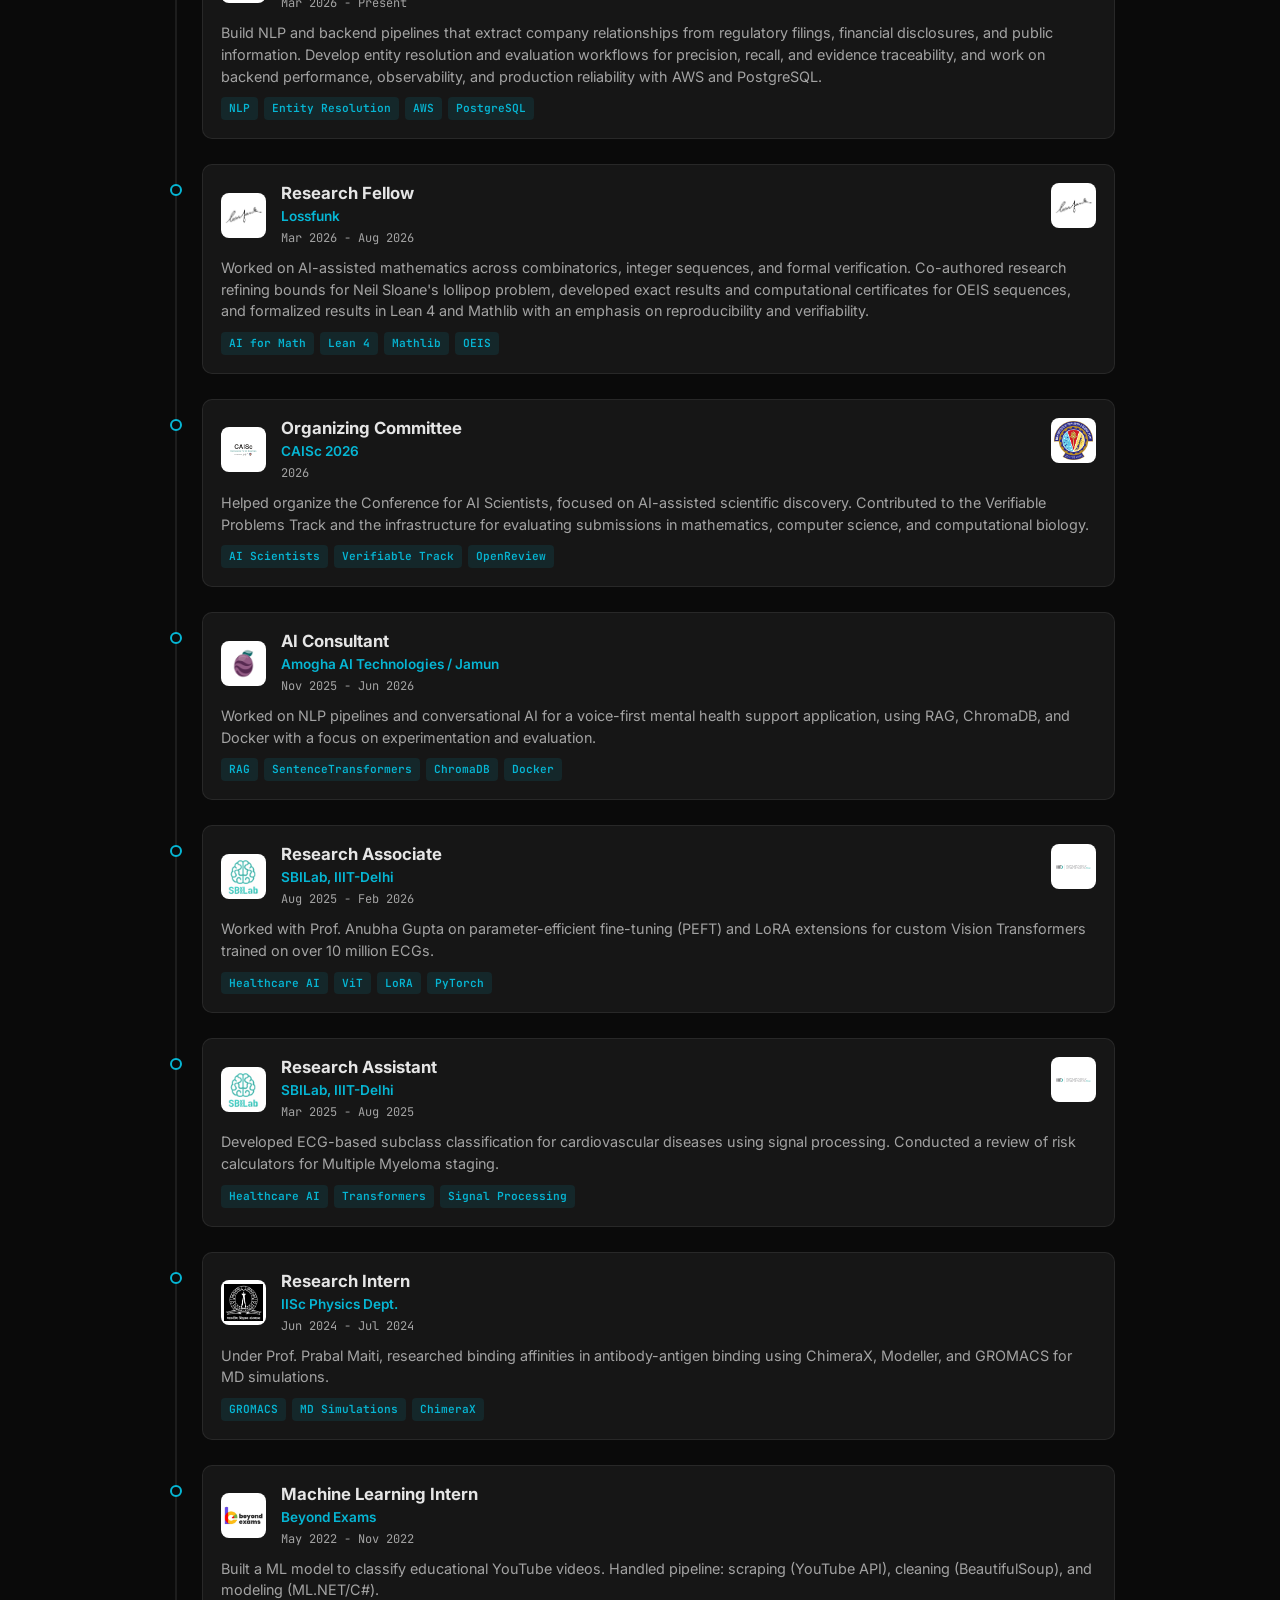
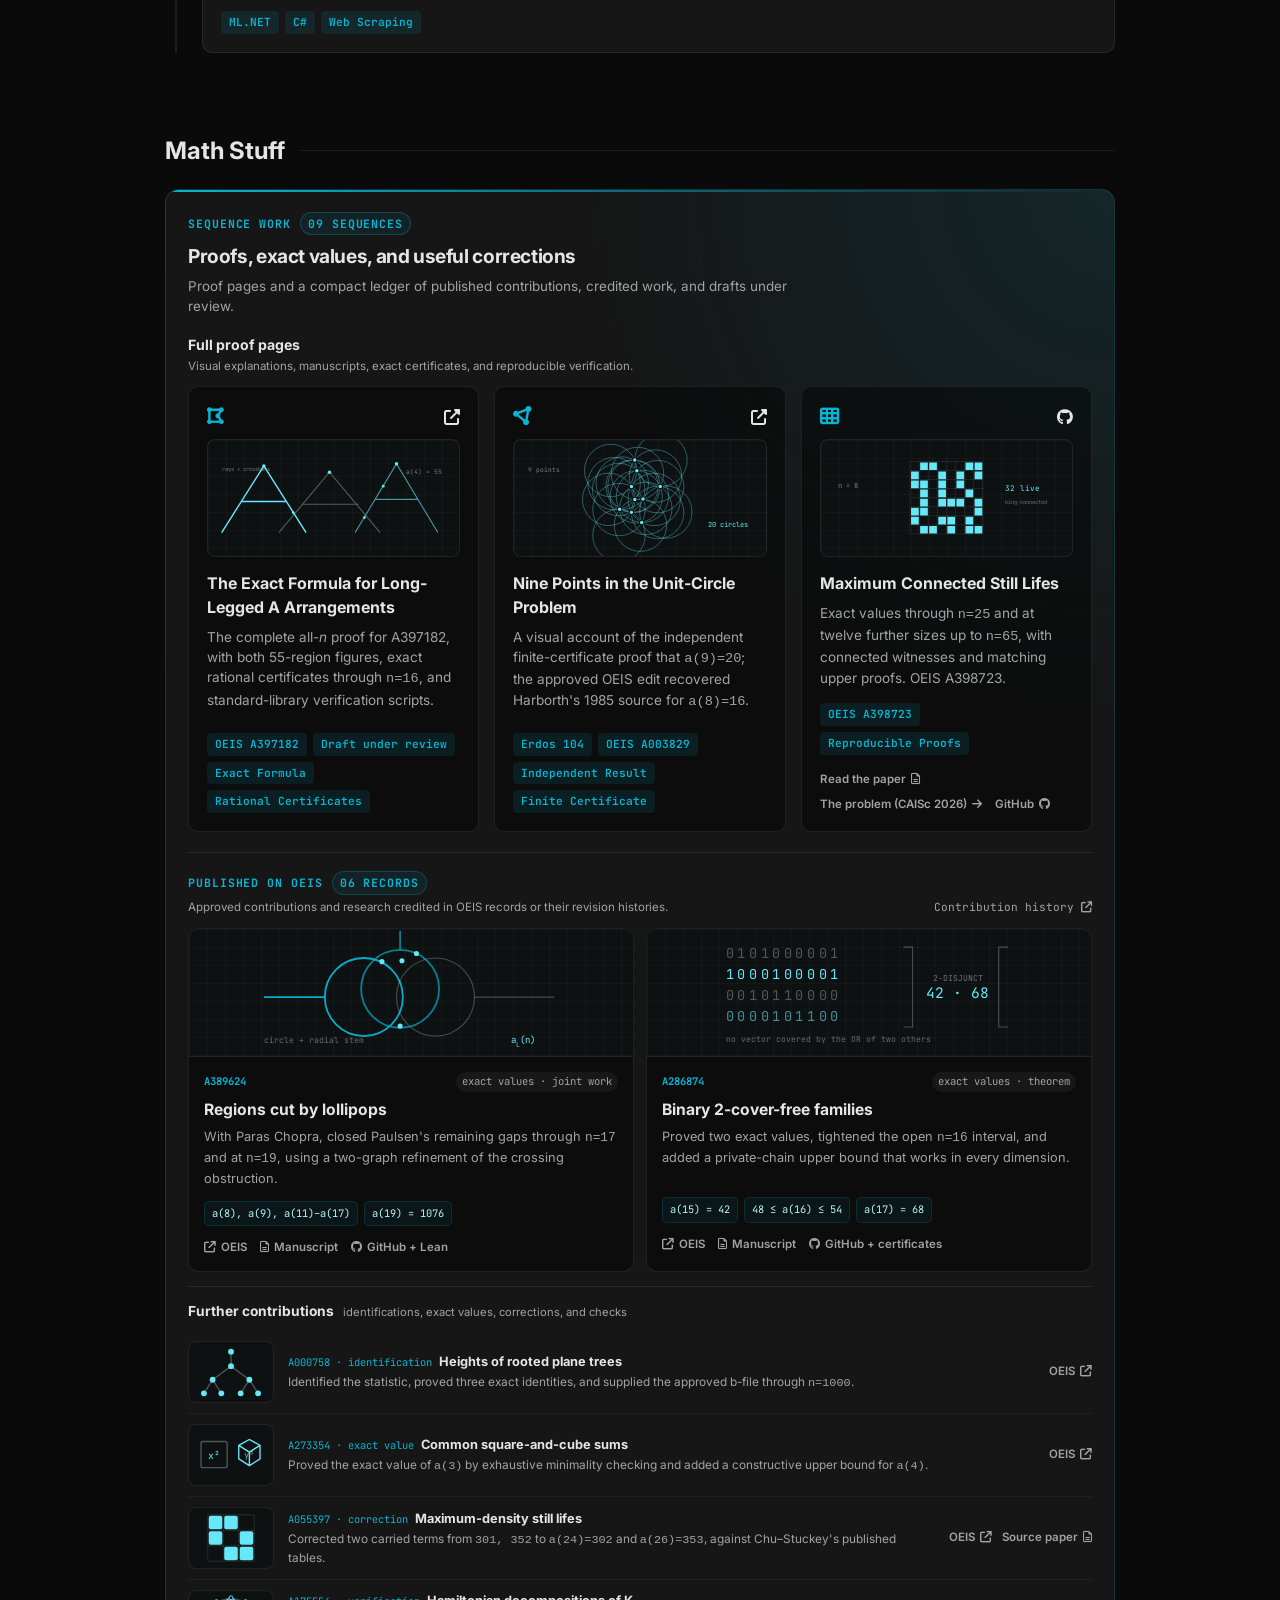
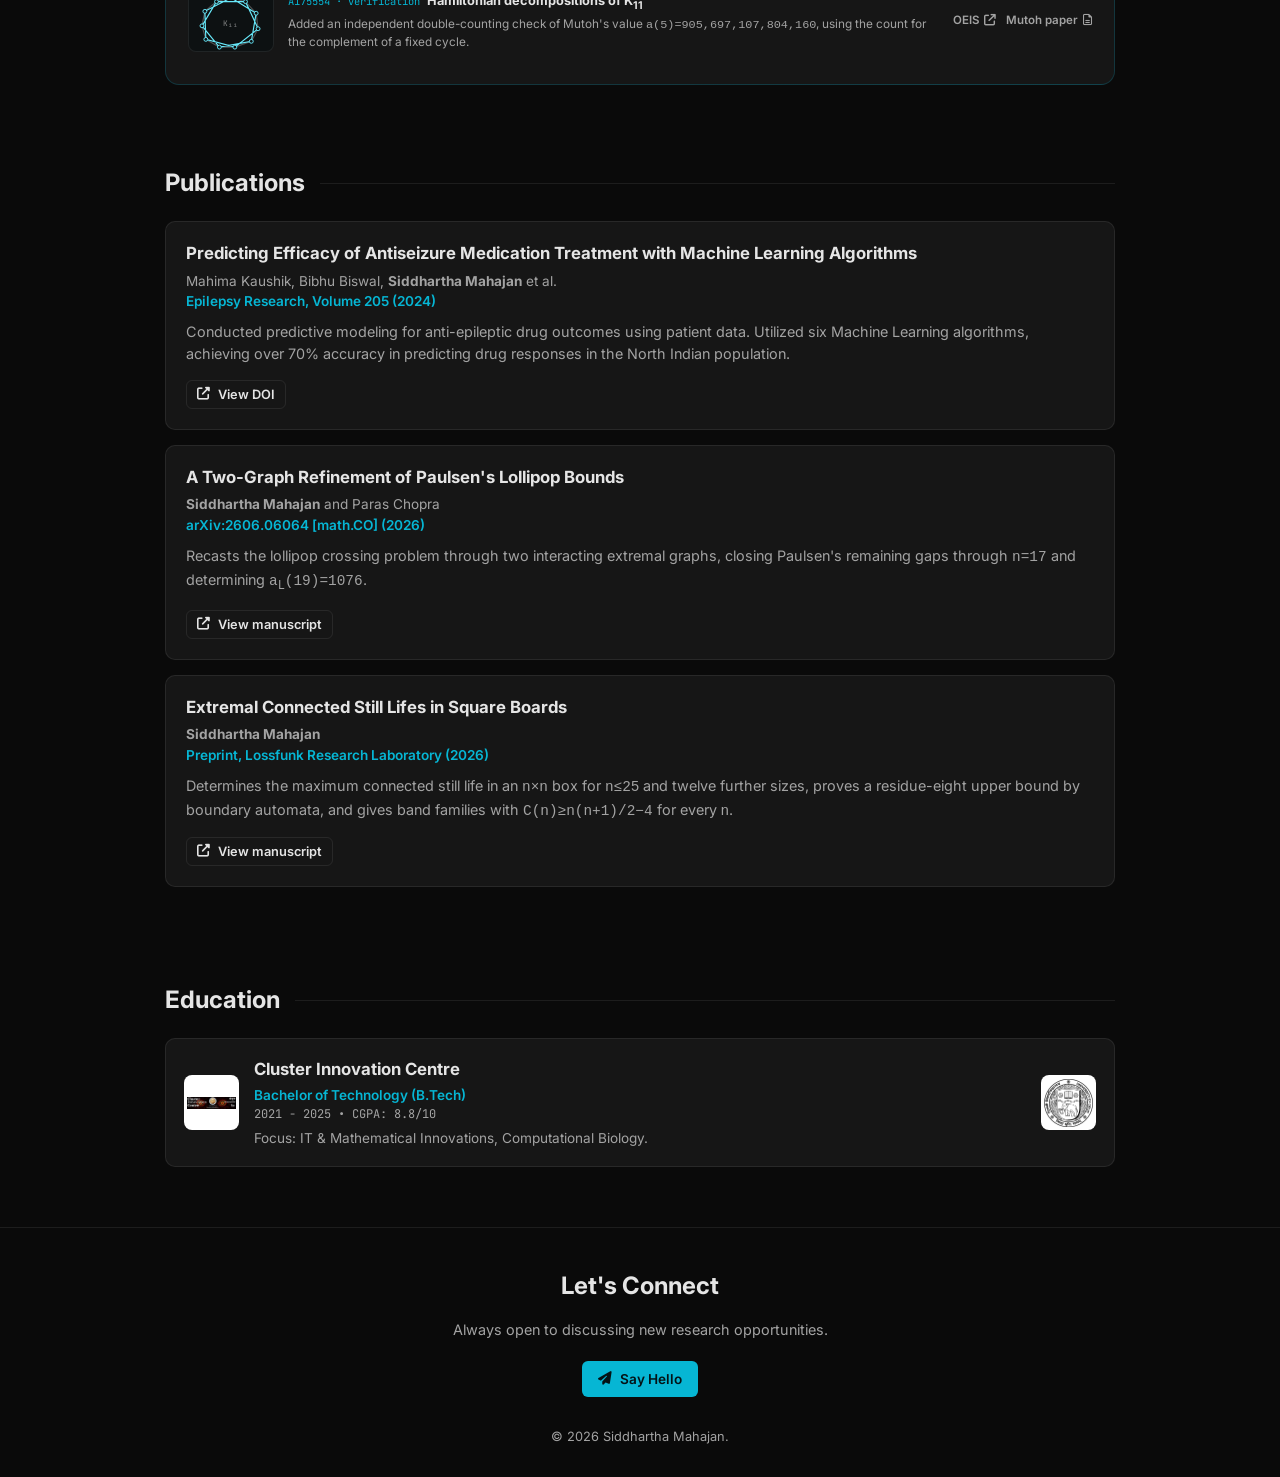
==== commit a2b5e9f1: "Add connected still life paper and problem statement pages Publications: add 'Extremal Connected Sti" ====
--- a/index.html
+++ b/index.html
@@ -1132,11 +1132,11 @@
                     </div>
                 </a>
 
-                <a href="https://github.com/Siddhartha-Mahajan/connected-still-life" target="_blank" rel="noopener noreferrer" class="project-card" aria-label="Open the connected still life repository">
+                <div class="project-card">
                     <div class="project-top">
                         <i class="fas fa-table-cells folder-icon"></i>
                         <div class="project-links">
-                            <i class="fab fa-github" aria-hidden="true"></i>
+                            <a href="https://github.com/Siddhartha-Mahajan/connected-still-life" target="_blank" rel="noopener noreferrer" aria-label="Open the connected still life repository"><i class="fab fa-github" aria-hidden="true"></i></a>
                         </div>
                     </div>
                     <figure class="oeis-project-visual" aria-label="An optimal connected still life in an eight by eight square">
@@ -1161,13 +1161,17 @@
                         </svg>
                     </figure>
                     <h3>Maximum Connected Still Lifes</h3>
-                    <p>Exact values through <code>n=25</code>, with connected witnesses and matching upper proofs, proposed as OEIS A398723.</p>
+                    <p>Exact values through <code>n=25</code> and at twelve further sizes up to <code>n=65</code>, with connected witnesses and matching upper proofs. OEIS A398723.</p>
                     <div class="tech-stack">
                         <span class="tag">OEIS A398723</span>
-                        <span class="tag">Draft under review</span>
                         <span class="tag">Reproducible Proofs</span>
                     </div>
-                </a>
+                    <div class="oeis-links" style="margin-top: 16px;">
+                        <a href="papers/extremal-connected-still-lifes/" class="oeis-resource-link">Read the paper <i class="far fa-file-lines" aria-hidden="true"></i></a>
+                        <a href="math/connected-still-life-problem/" class="oeis-resource-link">The problem (CAISc 2026) <i class="fas fa-arrow-right" aria-hidden="true"></i></a>
+                        <a href="https://github.com/Siddhartha-Mahajan/connected-still-life" target="_blank" rel="noopener noreferrer" class="oeis-resource-link">GitHub <i class="fab fa-github" aria-hidden="true"></i></a>
+                    </div>
+                </div>
             </div>
 
             <div class="oeis-records-header">
@@ -1374,6 +1378,22 @@
         <h2 class="section-title fade-in">Publications</h2>
 
         <div class="pub-card fade-in">
+            <h3 class="pub-title">Predicting Efficacy of Antiseizure Medication Treatment with Machine Learning Algorithms</h3>
+            <p class="pub-meta">
+                Mahima Kaushik, Bibhu Biswal, <strong>Siddhartha Mahajan</strong> et al. <br>
+                <span class="pub-journal">Epilepsy Research, Volume 205 (2024)</span>
+            </p>
+            <p class="role-desc" style="margin-bottom: 15px;">
+                Conducted predictive modeling for anti-epileptic drug outcomes using patient data. Utilized six Machine Learning algorithms, achieving over 70% accuracy in predicting drug responses in the North Indian population.
+            </p>
+            <div style="display: flex; gap: 10px;">
+                <a href="https://doi.org/10.1016/j.eplepsyres.2024.107404" target="_blank" class="btn btn-outline" style="font-size: 0.8rem; padding: 4px 10px;">
+                    <i class="fas fa-external-link-alt"></i> View DOI
+                </a>
+            </div>
+        </div>
+
+        <div class="pub-card fade-in">
             <h3 class="pub-title">A Two-Graph Refinement of Paulsen's Lollipop Bounds</h3>
             <p class="pub-meta">
                 <strong>Siddhartha Mahajan</strong> and Paras Chopra<br>
@@ -1390,17 +1410,17 @@
         </div>
 
         <div class="pub-card fade-in">
-            <h3 class="pub-title">Predicting Efficacy of Antiseizure Medication Treatment with Machine Learning Algorithms</h3>
+            <h3 class="pub-title">Extremal Connected Still Lifes in Square Boards</h3>
             <p class="pub-meta">
-                Mahima Kaushik, Bibhu Biswal, <strong>Siddhartha Mahajan</strong> et al. <br>
-                <span class="pub-journal">Epilepsy Research, Volume 205 (2024)</span>
+                <strong>Siddhartha Mahajan</strong><br>
+                <span class="pub-journal">Preprint, Lossfunk Research Laboratory (2026)</span>
             </p>
             <p class="role-desc" style="margin-bottom: 15px;">
-                Conducted predictive modeling for anti-epileptic drug outcomes using patient data. Utilized six Machine Learning algorithms, achieving over 70% accuracy in predicting drug responses in the North Indian population.
+                Determines the maximum connected still life in an <code>n&times;n</code> box for <code>n&le;25</code> and twelve further sizes, proves a residue-eight upper bound by boundary automata, and gives band families with <code>C(n)&ge;n(n+1)/2&minus;4</code> for every <code>n</code>.
             </p>
             <div style="display: flex; gap: 10px;">
-                <a href="https://doi.org/10.1016/j.eplepsyres.2024.107404" target="_blank" class="btn btn-outline" style="font-size: 0.8rem; padding: 4px 10px;">
-                    <i class="fas fa-external-link-alt"></i> View DOI
+                <a href="papers/extremal-connected-still-lifes/" class="btn btn-outline" style="font-size: 0.8rem; padding: 4px 10px;">
+                    <i class="fas fa-external-link-alt"></i> View manuscript
                 </a>
             </div>
         </div>
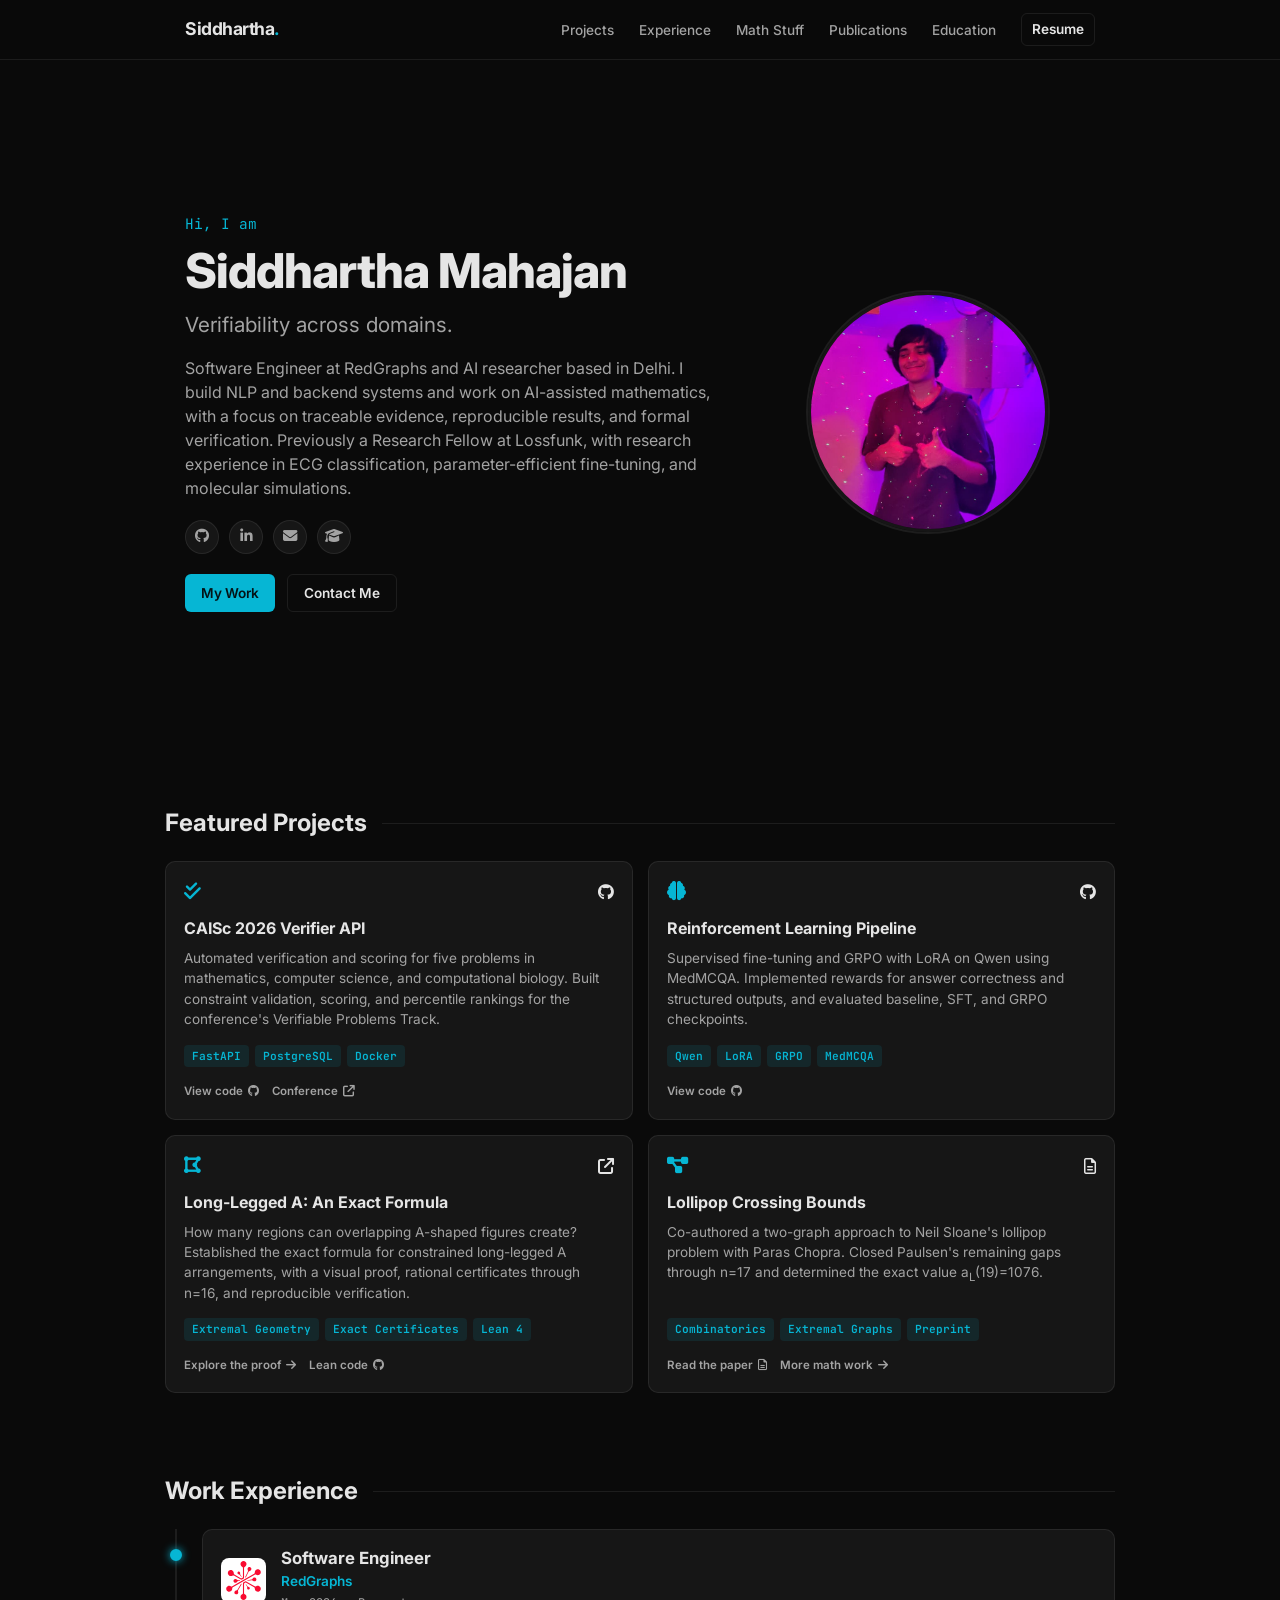
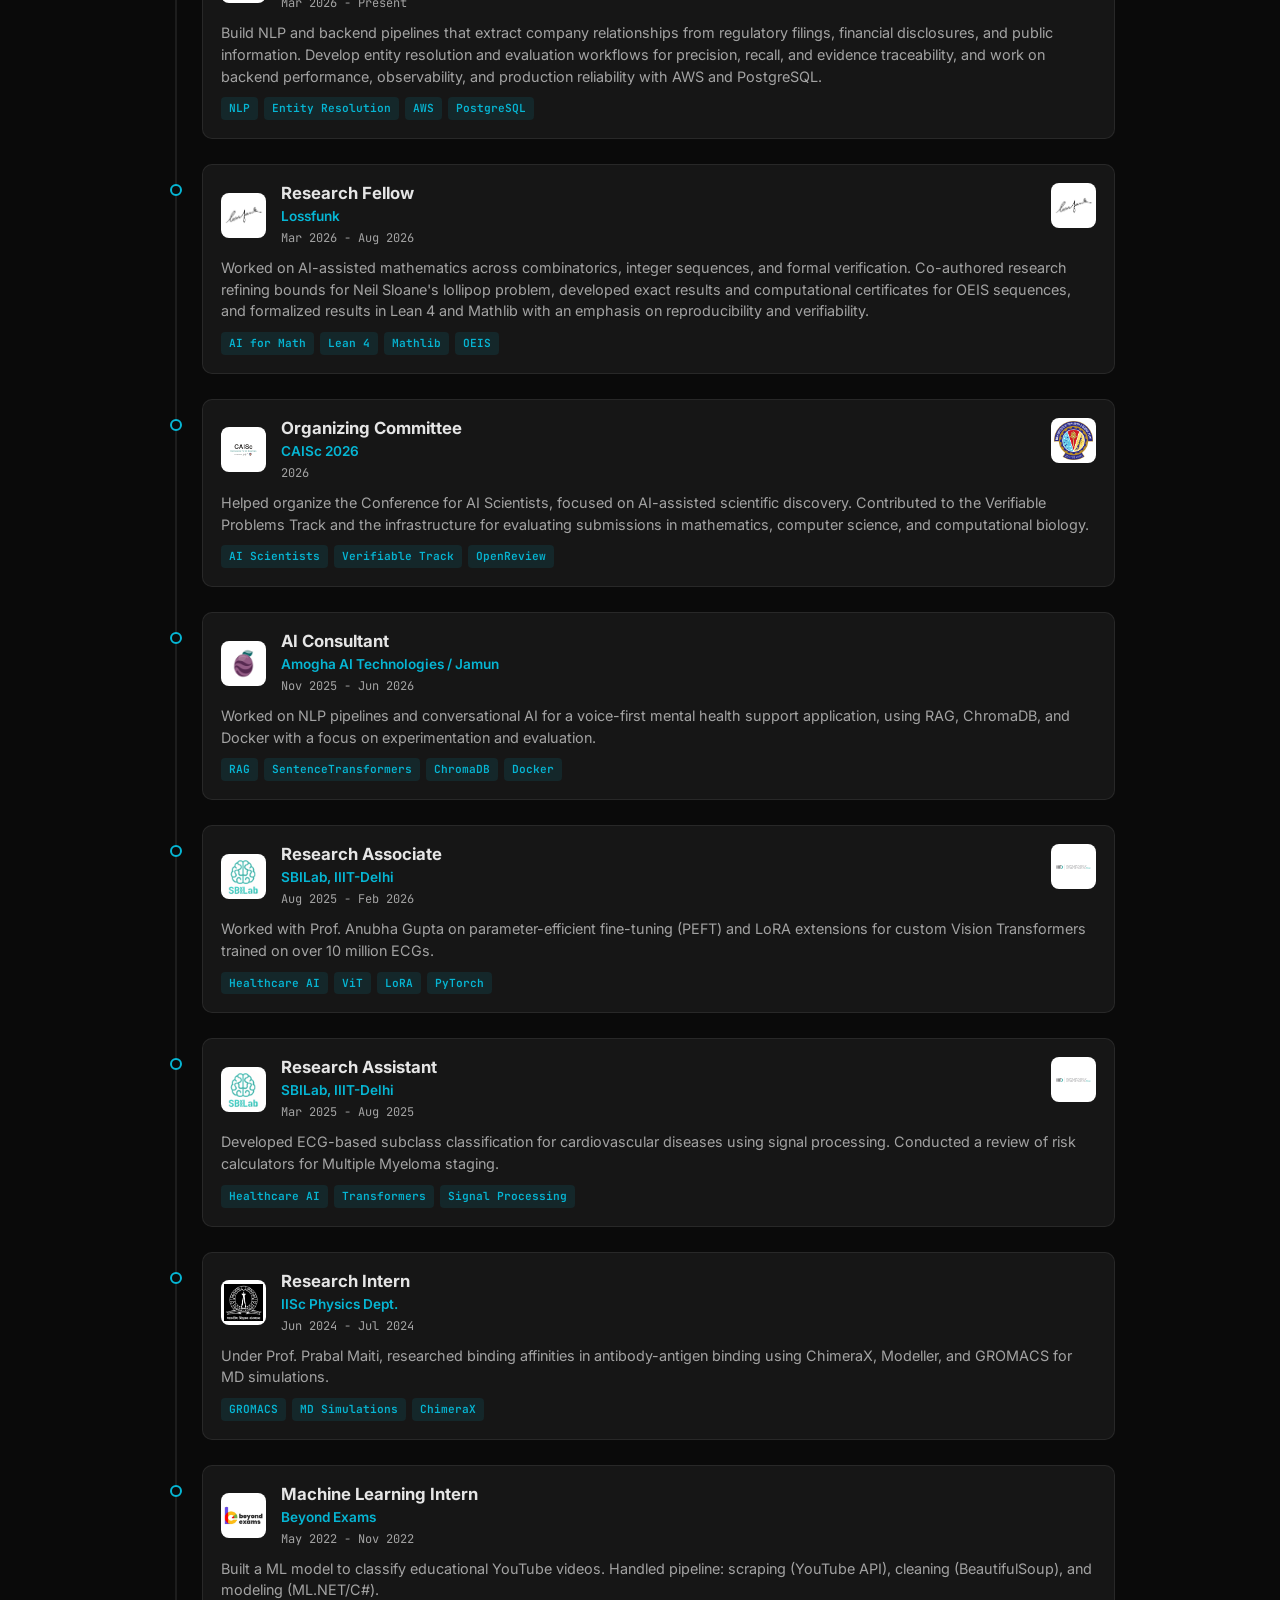
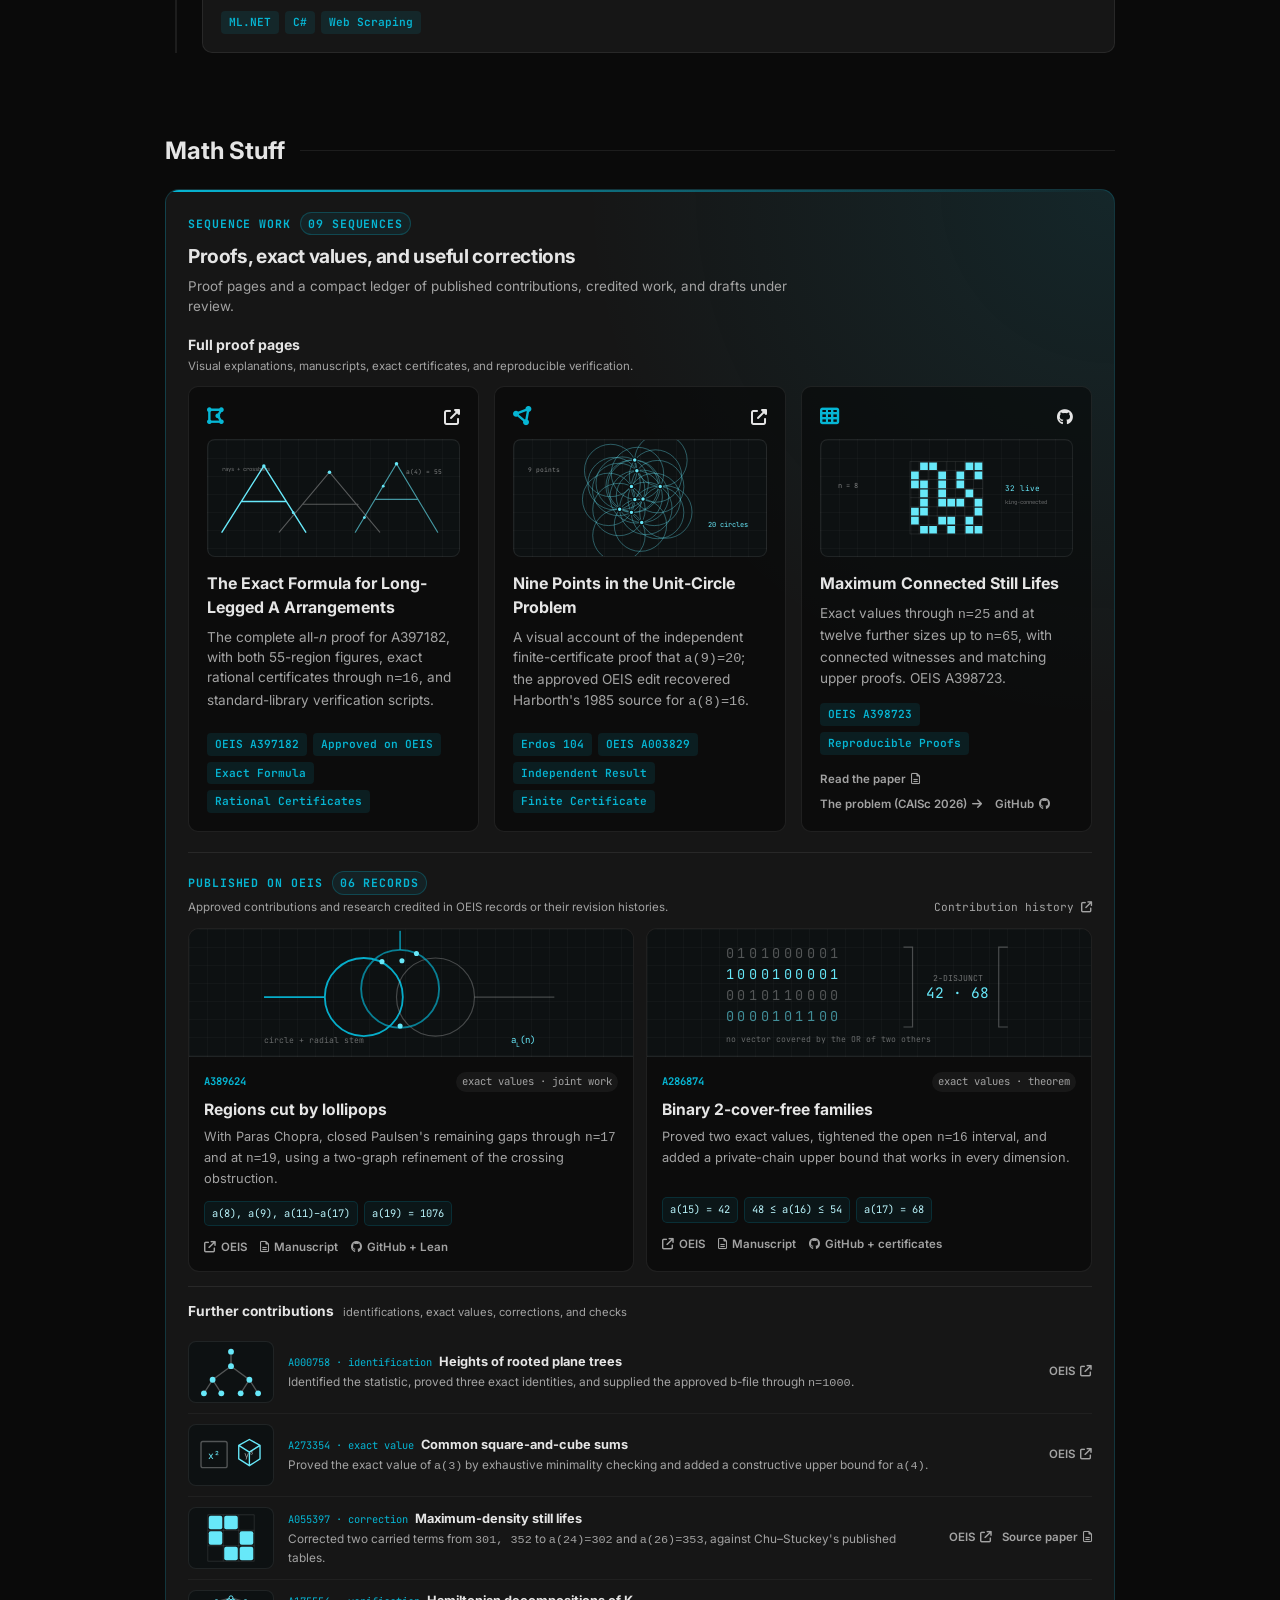
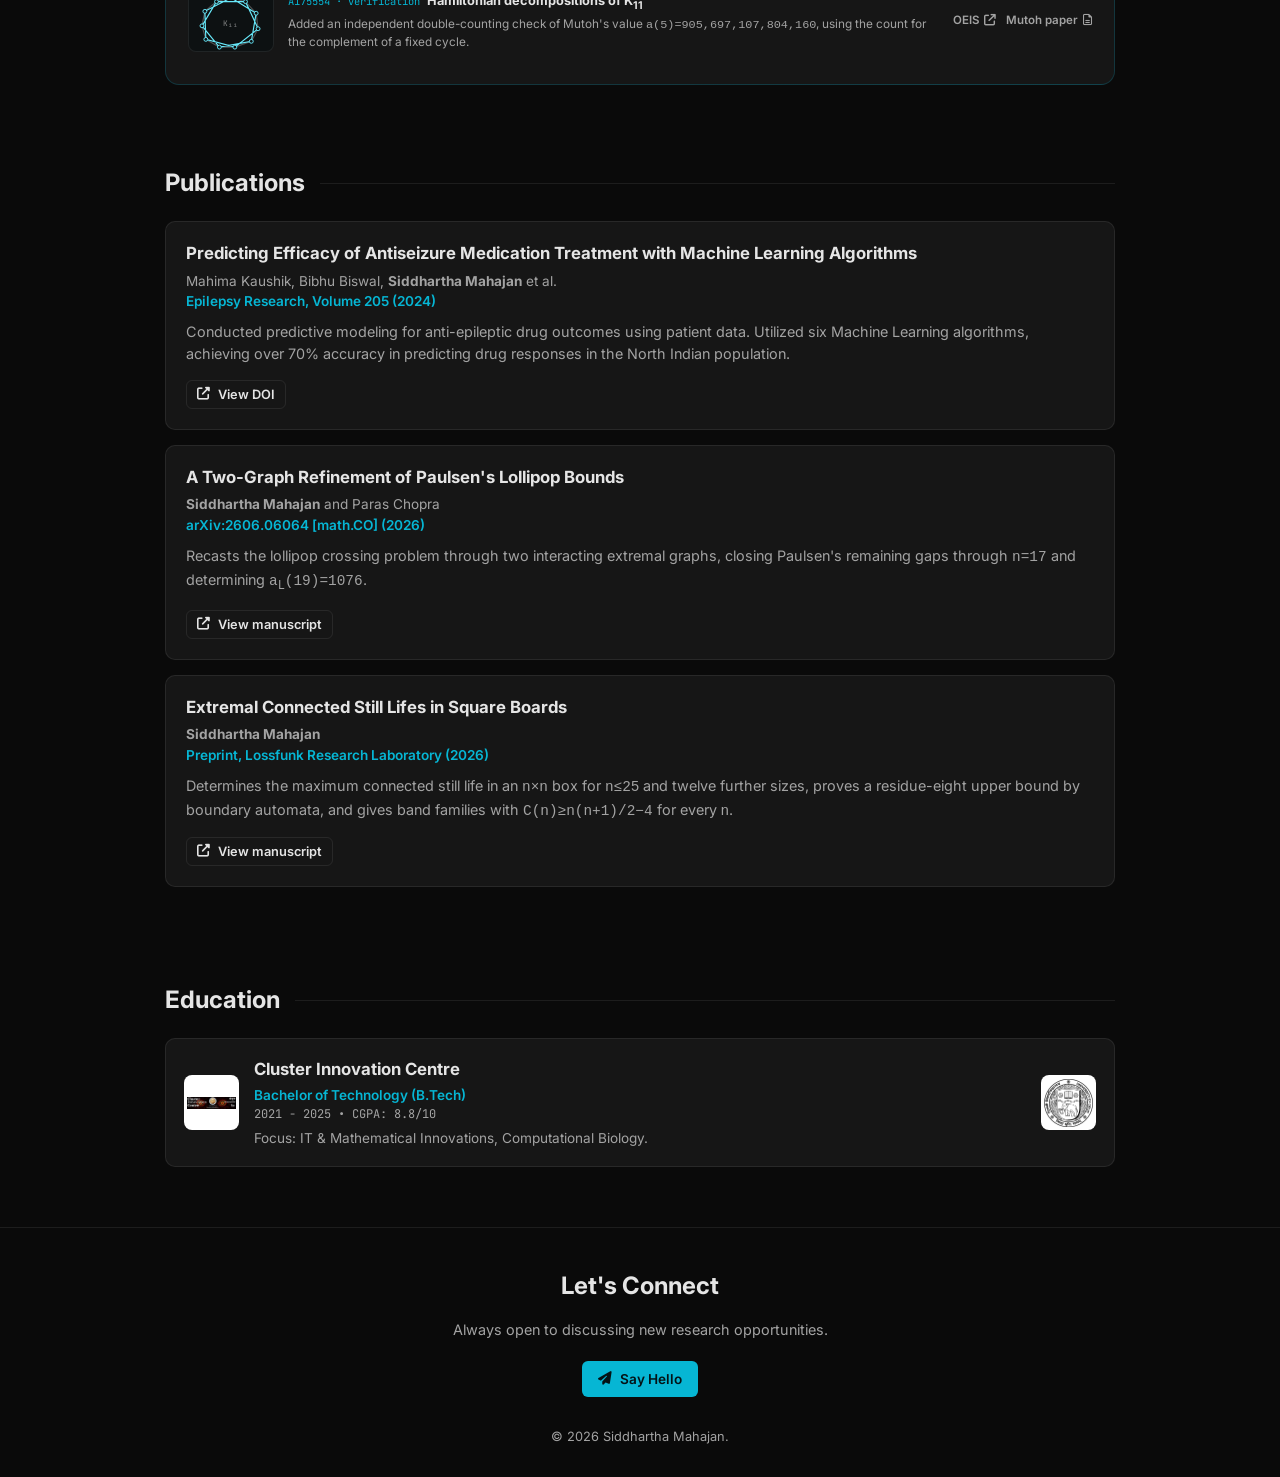
==== commit ab623cfa: "Mark A397182 approved, add ScholarlyArticle JSON-LD, add 1200x630 link-preview card" ====
--- a/index.html
+++ b/index.html
@@ -5,6 +5,42 @@
     <meta name="viewport" content="width=device-width, initial-scale=1.0">
     <title>Siddhartha Mahajan | Software Engineer &amp; AI Researcher</title>
     <meta name="description" content="Siddhartha Mahajan, software engineer at RedGraphs and AI researcher based in Delhi. Working on applied NLP, AI for mathematics, formal verification, and healthcare.">
+    <link rel="canonical" href="https://siddhartha-mahajan.github.io/">
+
+    <!-- Open Graph / social -->
+    <meta property="og:type" content="profile">
+    <meta property="og:site_name" content="Siddhartha Mahajan">
+    <meta property="og:title" content="Siddhartha Mahajan | Software Engineer &amp; AI Researcher">
+    <meta property="og:description" content="Siddhartha Mahajan, software engineer at RedGraphs and AI researcher based in Delhi. Working on applied NLP, AI for mathematics, formal verification, and healthcare.">
+    <meta property="og:url" content="https://siddhartha-mahajan.github.io/">
+    <meta property="og:image" content="https://siddhartha-mahajan.github.io/assets/og-card.png">
+    <meta property="og:image:width" content="1200">
+    <meta property="og:image:height" content="630">
+    <meta property="og:image:alt" content="Siddhartha Mahajan, Software Engineer &amp; AI Researcher. Verifiability across domains.">
+    <meta name="twitter:card" content="summary_large_image">
+    <meta name="twitter:image" content="https://siddhartha-mahajan.github.io/assets/og-card.png">
+
+    <!-- Structured data -->
+    <script type="application/ld+json">
+    {
+      "@context": "https://schema.org",
+      "@type": "Person",
+      "name": "Siddhartha Mahajan",
+      "url": "https://siddhartha-mahajan.github.io/",
+      "image": "https://siddhartha-mahajan.github.io/main.jpg",
+      "jobTitle": "Software Engineer",
+      "description": "Siddhartha Mahajan, software engineer at RedGraphs and AI researcher based in Delhi. Working on applied NLP, AI for mathematics, formal verification, and healthcare.",
+      "worksFor": { "@type": "Organization", "name": "RedGraphs", "url": "https://redgraphs.com/" },
+      "homeLocation": { "@type": "Place", "name": "Delhi, India" },
+      "knowsAbout": ["Software engineering", "Machine learning", "Natural language processing", "Retrieval-augmented generation", "Healthcare AI", "AI for mathematics", "Formal verification"],
+      "sameAs": [
+        "https://github.com/Siddhartha-Mahajan",
+        "https://www.linkedin.com/in/siddharthamahajan03",
+        "https://scholar.google.com/citations?user=G7iQK4sAAAAJ&hl=en",
+        "https://oeis.org/history?user=Siddhartha%20Mahajan"
+      ]
+    }
+    </script>
 
     <!-- Fonts -->
     <link rel="preconnect" href="https://fonts.googleapis.com">
@@ -1084,7 +1120,7 @@
                     <p>The complete all-<em>n</em> proof for A397182, with both 55-region figures, exact rational certificates through <code>n=16</code>, and standard-library verification scripts.</p>
                     <div class="tech-stack">
                         <span class="tag">OEIS A397182</span>
-                        <span class="tag">Draft under review</span>
+                        <span class="tag">Approved on OEIS</span>
                         <span class="tag">Exact Formula</span>
                         <span class="tag">Rational Certificates</span>
                     </div>
